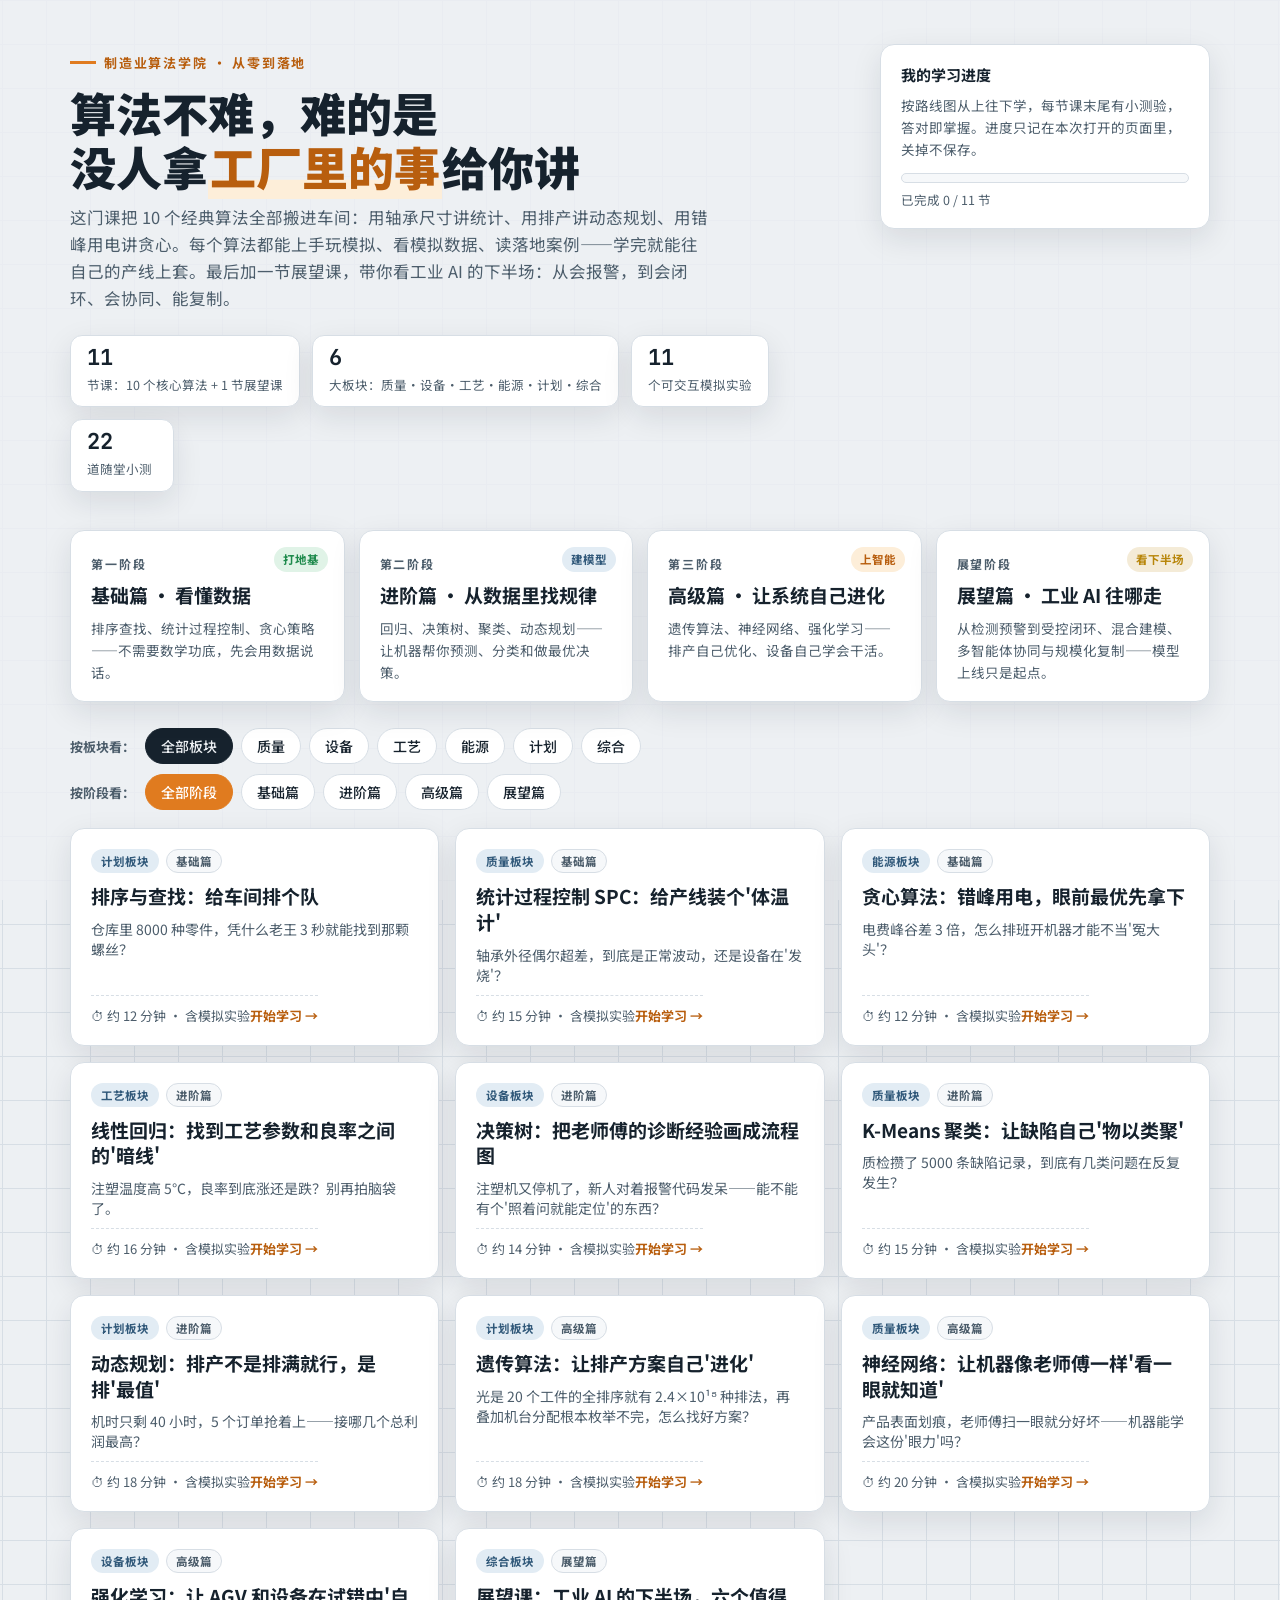
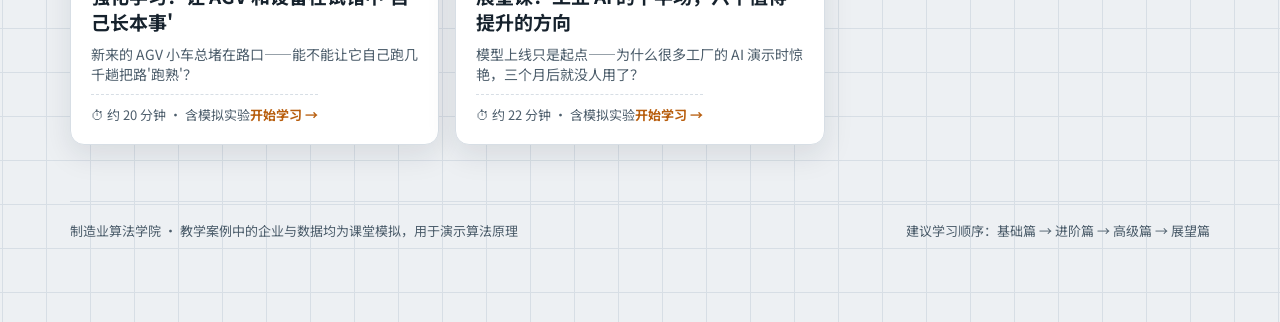
==== index.html @ 88071938 "发布制造业算法学院网站（11 节课互动版）" ====
<!doctype html>
<html lang="zh-CN">
  <head>
    <meta charset="utf-8" />
    <meta name="viewport" content="width=device-width, initial-scale=1, viewport-fit=cover" />
    <meta name="color-scheme" content="light dark" />
    <link rel="icon" href="data:," />
    <title>算法学习网站 · 制造业算法学院</title>
    <link rel="preconnect" href="https://fonts.googleapis.com" />
    <link rel="preconnect" href="https://fonts.gstatic.com" crossorigin />
    <link href="https://fonts.googleapis.com/css2?family=Noto+Sans+SC:wght@400;500;700;900&family=JetBrains+Mono:wght@500;700&display=swap" rel="stylesheet" />
    <style>
      :root{
        --bg:#edf0f3; --panel:#ffffff; --panel2:#f6f8fa; --ink:#16222d; --ink2:#4c5d6b;
        --line:#d7dee5; --accent:#e07b1f; --accent-ink:#b85e0e; --accent-soft:#fdeed9;
        --steel:#31597a; --steel-soft:#e2ecf4; --good:#1e8a4c; --good-soft:#e0f3e7;
        --bad:#c93a2e; --bad-soft:#fbe7e3; --gold:#b8860b;
        --shadow:0 10px 30px rgba(22,34,45,.10);
        --radius:14px;
      }
      @media (prefers-color-scheme: dark){
        :root{
          --bg:#0e141a; --panel:#17222d; --panel2:#1d2a37; --ink:#e8eef3; --ink2:#a7b8c6;
          --line:#2b3b4a; --accent:#f59a3d; --accent-ink:#ffb066; --accent-soft:#3a2a16;
          --steel:#7fb0d8; --steel-soft:#1d3247; --good:#4cc47e; --good-soft:#17382a;
          --bad:#f0766a; --bad-soft:#3d201c; --gold:#e3b64f;
          --shadow:0 10px 30px rgba(0,0,0,.45);
        }
      }
      *{box-sizing:border-box}
      body{
        margin:0; background:var(--bg); color:var(--ink);
        font-family:"Noto Sans SC",system-ui,-apple-system,"PingFang SC","Microsoft YaHei",sans-serif;
        line-height:1.65; -webkit-font-smoothing:antialiased;
        background-image:
          linear-gradient(var(--line) 1px, transparent 1px),
          linear-gradient(90deg, var(--line) 1px, transparent 1px);
        background-size:44px 44px; background-position:center top;
      }
      body::before{content:""; position:fixed; inset:0; background:var(--bg); opacity:.82; z-index:-1}
      .mono{font-family:"JetBrains Mono",ui-monospace,monospace}
      .wrap{max-width:1180px; margin:0 auto; padding:0 20px 80px}

      /* ---------- hero ---------- */
      .hero{padding:44px 0 8px}
      .hero-top{display:flex; gap:28px; align-items:flex-start; flex-wrap:wrap}
      .hero-main{flex:1 1 520px; min-width:280px}
      .crumb{display:inline-flex; align-items:center; gap:8px; font-size:13px; font-weight:700; letter-spacing:.14em; color:var(--accent-ink); text-transform:uppercase}
      .crumb::before{content:""; width:26px; height:3px; background:var(--accent); display:inline-block}
      h1{font-size:clamp(30px,5vw,46px); line-height:1.18; margin:12px 0 10px; font-weight:900}
      h1 .hl{color:var(--accent-ink); box-shadow:inset 0 -0.42em 0 var(--accent-soft); padding:0 2px}
      .hero-sub{font-size:16.5px; color:var(--ink2); max-width:640px; margin:0}
      .hero-stats{display:flex; gap:12px; margin-top:22px; flex-wrap:wrap}
      .stat{background:var(--panel); border:1px solid var(--line); border-radius:12px; padding:10px 16px; min-width:104px; box-shadow:var(--shadow)}
      .stat b{display:block; font-size:22px; line-height:1.1}
      .stat span{font-size:12.5px; color:var(--ink2)}
      .hero-card{flex:0 1 330px; background:var(--panel); border:1px solid var(--line); border-radius:var(--radius); box-shadow:var(--shadow); padding:18px 20px}
      .hero-card h3{margin:0 0 6px; font-size:15px}
      .hero-card p{margin:0 0 12px; font-size:13.5px; color:var(--ink2)}
      .pbar{height:10px; background:var(--panel2); border:1px solid var(--line); border-radius:99px; overflow:hidden}
      .pbar>i{display:block; height:100%; width:0%; background:var(--accent); transition:width .5s ease}
      .pbar-note{font-size:12.5px; color:var(--ink2); margin-top:7px}

      /* ---------- roadmap ---------- */
      .roadmap{display:grid; grid-template-columns:repeat(4,1fr); gap:14px; margin:30px 0 6px}
      @media (max-width:1020px){.roadmap{grid-template-columns:repeat(2,1fr)}}
      .stage{border-radius:var(--radius); padding:18px 20px; border:1px solid var(--line); background:var(--panel); box-shadow:var(--shadow); position:relative}
      .stage .lv{font-size:12px; font-weight:700; letter-spacing:.16em; color:var(--ink2)}
      .stage h3{margin:4px 0 6px; font-size:19px}
      .stage p{margin:0; font-size:13.5px; color:var(--ink2)}
      .stage .tag{position:absolute; top:16px; right:16px; font-size:11.5px; font-weight:700; padding:3px 9px; border-radius:99px}
      .stage.s1 .tag{background:var(--good-soft); color:var(--good)}
      .stage.s2 .tag{background:var(--steel-soft); color:var(--steel)}
      .stage.s3 .tag{background:var(--accent-soft); color:var(--accent-ink)}
      .stage.s4 .tag{background:rgba(184,134,11,.16); color:var(--gold)}

      /* ---------- filters ---------- */
      .filters{display:flex; gap:8px; flex-wrap:wrap; margin:26px 0 18px; align-items:center}
      .filters .flabel{font-size:13px; font-weight:700; color:var(--ink2); margin-right:2px}
      .chip{border:1px solid var(--line); background:var(--panel); color:var(--ink); border-radius:99px; padding:7px 15px; font-size:14px; font-weight:500; cursor:pointer; font-family:inherit; transition:all .15s}
      .chip:hover{border-color:var(--accent)}
      .chip.on{background:var(--ink); color:var(--bg); border-color:var(--ink)}
      .chip.lv.on{background:var(--accent); border-color:var(--accent); color:#fff}

      /* ---------- lesson grid ---------- */
      .grid{display:grid; grid-template-columns:repeat(auto-fill,minmax(330px,1fr)); gap:16px}
      .card{background:var(--panel); border:1px solid var(--line); border-radius:var(--radius); padding:20px; box-shadow:var(--shadow); cursor:pointer; display:flex; flex-direction:column; gap:10px; transition:transform .15s, border-color .15s; text-align:left; font-family:inherit; color:inherit; width:100%}
      .card:hover{transform:translateY(-3px); border-color:var(--accent)}
      .card .meta{display:flex; gap:7px; flex-wrap:wrap; align-items:center}
      .pill{font-size:11.5px; font-weight:700; padding:3px 9px; border-radius:99px; background:var(--panel2); border:1px solid var(--line); color:var(--ink2)}
      .pill.cat{background:var(--steel-soft); color:var(--steel); border-color:transparent}
      .pill.done{background:var(--good-soft); color:var(--good); border-color:transparent}
      .card h3{margin:0; font-size:19px; line-height:1.35}
      .card .hook{margin:0; font-size:14px; color:var(--ink2)}
      .card .foot{margin-top:auto; display:flex; justify-content:space-between; align-items:center; font-size:13px; color:var(--ink2); border-top:1px dashed var(--line); padding-top:10px}
      .card .go{color:var(--accent-ink); font-weight:700}
      .empty{grid-column:1/-1; text-align:center; color:var(--ink2); padding:44px 0; font-size:15px}

      /* ---------- lesson view ---------- */
      #lessonView{display:none}
      .backbtn{border:1px solid var(--line); background:var(--panel); color:var(--ink); border-radius:10px; padding:8px 16px; font-size:14px; font-weight:600; cursor:pointer; font-family:inherit; margin:26px 0 16px}
      .backbtn:hover{border-color:var(--accent)}
      .lhead{background:var(--panel); border:1px solid var(--line); border-radius:var(--radius); box-shadow:var(--shadow); padding:26px 28px}
      .lhead h2{margin:8px 0 6px; font-size:clamp(24px,4vw,34px); line-height:1.25}
      .lhead .analogy{font-size:16px; color:var(--ink2); margin:0}
      .lhead .analogy b{color:var(--accent-ink)}
      .cols{display:grid; grid-template-columns:1fr 1fr; gap:16px; margin-top:16px}
      .box{background:var(--panel); border:1px solid var(--line); border-radius:var(--radius); box-shadow:var(--shadow); padding:22px 24px; margin-top:16px}
      .cols .box{margin-top:0}
      .box h3{margin:0 0 12px; font-size:17px; display:flex; align-items:center; gap:9px}
      .box h3 .n{display:inline-flex; width:26px; height:26px; border-radius:8px; background:var(--accent); color:#fff; font-size:14px; align-items:center; justify-content:center; flex:none}
      .box p{margin:0 0 10px; font-size:14.5px}
      .box p:last-child{margin-bottom:0}
      .box ul{margin:6px 0 0; padding-left:20px; font-size:14.5px}
      .box li{margin-bottom:5px}
      .formula{background:var(--panel2); border:1px solid var(--line); border-radius:10px; padding:12px 16px; font-size:14.5px; margin:10px 0}
      .casebox{border-left:4px solid var(--steel); background:var(--steel-soft); border-radius:0 12px 12px 0; padding:16px 20px; margin-top:12px}
      .casebox h4{margin:0 0 6px; font-size:15px; color:var(--steel)}
      .casebox p{font-size:14.5px; margin:0 0 8px}
      .kpis{display:flex; gap:10px; flex-wrap:wrap; margin-top:10px}
      .kpi{background:var(--panel); border:1px solid var(--line); border-radius:10px; padding:8px 14px; font-size:13px}
      .kpi b{display:block; font-size:18px; color:var(--accent-ink)}

      /* demo */
      .demo-controls{display:flex; gap:8px; flex-wrap:wrap; margin-bottom:14px; align-items:center}
      .btn{border:1px solid var(--line); background:var(--panel2); color:var(--ink); border-radius:10px; padding:8px 15px; font-size:14px; font-weight:600; cursor:pointer; font-family:inherit; transition:all .15s}
      .btn:hover{border-color:var(--accent)}
      .btn.primary{background:var(--accent); border-color:var(--accent); color:#fff}
      .btn.primary:hover{filter:brightness(1.07)}
      .btn.warn{background:var(--bad-soft); border-color:var(--bad); color:var(--bad)}
      .btn:disabled{opacity:.45; cursor:not-allowed}
      .demo-controls label{font-size:13.5px; color:var(--ink2); display:inline-flex; gap:7px; align-items:center}
      .demo-controls input[type=range]{accent-color:var(--accent)}
      .demo-controls select{font-family:inherit; font-size:14px; padding:7px 10px; border-radius:9px; border:1px solid var(--line); background:var(--panel); color:var(--ink)}
      canvas.demo{width:100%; height:auto; display:block; background:var(--panel2); border:1px solid var(--line); border-radius:12px}
      .demo-note{font-size:13.5px; color:var(--ink2); margin-top:10px; min-height:22px}
      .demo-note b{color:var(--ink)}
      .readout{display:flex; gap:10px; flex-wrap:wrap; margin-top:10px}
      .readout .ro{background:var(--panel2); border:1px solid var(--line); border-radius:10px; padding:8px 14px; font-size:13px}
      .readout .ro b{display:block; font-size:17px}

      /* data table */
      .tablewrap{overflow-x:auto}
      table{border-collapse:collapse; width:100%; font-size:13.5px; min-width:520px}
      th,td{border-bottom:1px solid var(--line); padding:8px 10px; text-align:right; white-space:nowrap}
      th{color:var(--ink2); font-weight:700; background:var(--panel2)}
      th:first-child,td:first-child{text-align:left}
      tr.badrow td{color:var(--bad); font-weight:700}
      .dlbtn{margin-top:12px}

      /* quiz */
      .q{margin-bottom:18px}
      .q p{font-weight:700; margin:0 0 9px}
      .opts{display:grid; gap:8px}
      .opt{border:1px solid var(--line); background:var(--panel2); color:var(--ink); border-radius:10px; padding:10px 14px; font-size:14.5px; text-align:left; cursor:pointer; font-family:inherit; transition:all .15s}
      .opt:hover{border-color:var(--accent)}
      .opt.right{border-color:var(--good); background:var(--good-soft)}
      .opt.wrong{border-color:var(--bad); background:var(--bad-soft)}
      .qexp{font-size:13.5px; color:var(--ink2); margin-top:8px; display:none}
      .qexp.show{display:block}
      .finishrow{display:flex; gap:10px; align-items:center; flex-wrap:wrap; margin-top:6px}
      .finishmsg{font-size:14px; color:var(--good); font-weight:700; display:none}
      .finishmsg.show{display:block}

      footer{margin-top:56px; border-top:1px solid var(--line); padding-top:18px; font-size:13px; color:var(--ink2); display:flex; justify-content:space-between; gap:14px; flex-wrap:wrap}

      @media (max-width:820px){
        .roadmap{grid-template-columns:1fr}
        .cols{grid-template-columns:1fr}
        .lhead{padding:20px}
        .box{padding:18px}
      }
    </style>
  </head>
  <body>
    <div class="wrap">
      <!-- ============ HOME ============ -->
      <div id="homeView">
        <header class="hero">
          <div class="hero-top">
            <div class="hero-main">
              <span class="crumb">制造业算法学院 · 从零到落地</span>
              <h1>算法不难，难的是<br />没人拿<span class="hl">工厂里的事</span>给你讲</h1>
              <p class="hero-sub">这门课把 10 个经典算法全部搬进车间：用轴承尺寸讲统计、用排产讲动态规划、用错峰用电讲贪心。每个算法都能上手玩模拟、看模拟数据、读落地案例——学完就能往自己的产线上套。最后加一节展望课，带你看工业 AI 的下半场：从会报警，到会闭环、会协同、能复制。</p>
              <div class="hero-stats">
                <div class="stat"><b class="mono">11</b><span>节课：10 个核心算法 + 1 节展望课</span></div>
                <div class="stat"><b class="mono">6</b><span>大板块：质量·设备·工艺·能源·计划·综合</span></div>
                <div class="stat"><b class="mono">11</b><span>个可交互模拟实验</span></div>
                <div class="stat"><b class="mono">22</b><span>道随堂小测</span></div>
              </div>
            </div>
            <aside class="hero-card">
              <h3>我的学习进度</h3>
              <p>按路线图从上往下学，每节课末尾有小测验，答对即掌握。进度只记在本次打开的页面里，关掉不保存。</p>
              <div class="pbar"><i id="pbarFill"></i></div>
              <div class="pbar-note" id="pbarNote">已完成 0 / 11 节</div>
            </aside>
          </div>
        </header>

        <section class="roadmap" aria-label="学习路线">
          <div class="stage s1"><span class="lv">第一阶段</span><span class="tag">打地基</span><h3>基础篇 · 看懂数据</h3><p>排序查找、统计过程控制、贪心策略——不需要数学功底，先会用数据说话。</p></div>
          <div class="stage s2"><span class="lv">第二阶段</span><span class="tag">建模型</span><h3>进阶篇 · 从数据里找规律</h3><p>回归、决策树、聚类、动态规划——让机器帮你预测、分类和做最优决策。</p></div>
          <div class="stage s3"><span class="lv">第三阶段</span><span class="tag">上智能</span><h3>高级篇 · 让系统自己进化</h3><p>遗传算法、神经网络、强化学习——排产自己优化、设备自己学会干活。</p></div>
          <div class="stage s4"><span class="lv">展望阶段</span><span class="tag">看下半场</span><h3>展望篇 · 工业 AI 往哪走</h3><p>从检测预警到受控闭环、混合建模、多智能体协同与规模化复制——模型上线只是起点。</p></div>
        </section>

        <div class="filters" id="catFilters">
          <span class="flabel">按板块看：</span>
        </div>
        <div class="filters" id="lvFilters" style="margin-top:-8px">
          <span class="flabel">按阶段看：</span>
        </div>

        <main class="grid" id="lessonGrid"></main>
      </div>

      <!-- ============ LESSON ============ -->
      <div id="lessonView">
        <button class="backbtn" id="backBtn">← 返回课程目录</button>
        <div id="lessonBody"></div>
      </div>

      <footer>
        <span>制造业算法学院 · 教学案例中的企业与数据均为课堂模拟，用于演示算法原理</span>
        <span>建议学习顺序：基础篇 → 进阶篇 → 高级篇 → 展望篇</span>
      </footer>
    </div>

    <script>
      "use strict";
      /* ================= helpers ================= */
      const $ = (s, el) => (el || document).querySelector(s);
      const $$ = (s, el) => Array.from((el || document).querySelectorAll(s));
      const rand = (a, b) => a + Math.random() * (b - a);
      const randi = (a, b) => Math.floor(rand(a, b + 1));
      const gauss = () => (Math.random() + Math.random() + Math.random() - 1.5) / 1.5;
      const fmt = (n, d) => Number(n).toFixed(d == null ? 2 : d);
      function setupCanvas(cv, h) {
        const w = cv.clientWidth || 640;
        const dpr = window.devicePixelRatio || 1;
        cv.width = w * dpr; cv.height = h * dpr;
        cv.style.height = h + "px";
        const ctx = cv.getContext("2d");
        ctx.setTransform(dpr, 0, 0, dpr, 0, 0);
        return { ctx, w, h };
      }
      function cssVar(name) { return getComputedStyle(document.documentElement).getPropertyValue(name).trim(); }
      function colors() {
        return {
          ink: cssVar("--ink"), ink2: cssVar("--ink2"), line: cssVar("--line"),
          accent: cssVar("--accent"), steel: cssVar("--steel"), good: cssVar("--good"),
          bad: cssVar("--bad"), panel: cssVar("--panel"), panel2: cssVar("--panel2"), gold: cssVar("--gold")
        };
      }

      /* ================= course data ================= */
      const CATS = ["全部", "质量", "设备", "工艺", "能源", "计划", "综合"];
      const LEVELS = ["全部", "基础篇", "进阶篇", "高级篇", "展望篇"];

      const LESSONS = [
        {
          id: "sort", level: "基础篇", cat: "计划", minutes: 12,
          title: "排序与查找：给车间排个队",
          hook: "仓库里 8000 种零件，凭什么老王 3 秒就能找到那颗螺丝？",
          analogy: "像图书管理员整理书架：书按编号排好（排序），找书时对半翻（查找），比一本本翻快几百倍。",
          explain: [
            "排序就是把一堆乱序的东西按规则排整齐。最笨但最好懂的是<b>冒泡排序</b>：相邻两个比一比，大的往后沉，一轮一轮把最大值'冒'到末尾，像水里的气泡往上浮。数据量一大它就慢，于是有了<b>快速排序</b>：随便挑一个'标杆'，比它小的站左边、大的站右边，再对左右两队递归处理——分而治之，通常快几十倍。",
            "排好序之后，查找就有了神技<b>二分查找</b>：每次翻到中间，看目标在左半还是右半，直接砍掉一半。8000 个零件最多查 13 次（2¹³=8192），而挨个找平均要 4000 次。",
            "在工厂里，排序无处不在：订单按交期排序决定先做谁、库存按周转率排序决定先盘点谁、设备按故障风险排序决定先保养谁。算法的第一课，就是先学会'排队'。"
          ],
          points: ["冒泡排序：相邻比较交换，适合理解原理和小数据", "快速排序：分而治之，是工业界最常用的通用排序", "二分查找：前提是数据已排序，8000 条数据最多 13 步", "时间复杂度：O(n²) 与 O(n log n) 在大数据量下差距是数量级的"],
          demo: "sort",
          table: {
            title: "模拟数据：某仓库 12 种紧固件按库存周转天数排序（节选）",
            head: ["零件编号", "名称", "周转天数(天)", "二分查找步数", "顺序查找步数"],
            rows: [["M6-304-020", "内六角螺栓 M6", "4.2", "≤4", "1~12"], ["W-08-SPR", "弹簧垫圈 8mm", "6.8", "≤4", "1~12"], ["N-M10-ZN", "法兰螺母 M10", "9.5", "≤4", "1~12"], ["B-M12-88", "高强螺栓 M12", "15.1", "≤4", "1~12"], ["P-D5-30", "开口销 5×30", "22.7", "≤4", "1~12"], ["R-AL-12", "铝铆钉 4×12", "31.4", "≤4", "1~12"]],
            note: "全仓 8192 个 SKU 时：二分查找最多 13 步，顺序查找平均 4096 步——差 315 倍。"
          },
          caseStudy: {
            title: "落地案例：汽车零部件厂的立体仓库拣货优化",
            body: "某汽车零部件厂立体仓库有 8000 多个货位，拣货员按订单逐个找料，平均一单要走 6 分钟。改造分两步：先把全部 SKU 按出库频次排序，高频料自动迁移到离出货口最近的'黄金货位'；再给拣货系统加上按货位编号排序的批量拣货路径，同一趟把相邻货位的料一次取完。",
            kpis: [["单均拣货时间", "6.0 分钟 → 2.1 分钟"], ["日出库单量", "+38%"], ["改造投入", "仅软件，无硬件采购"]]
          },
          quiz: [
            { q: "二分查找能用的前提条件是什么？", opts: ["数据量必须超过 1000", "数据必须已经排好序", "数据必须是数字"], a: 1, exp: "二分查找靠'砍掉一半'工作，只有排好序才能判断目标在哪一半。" },
            { q: "8192 条已排序数据，二分查找最多需要多少步？", opts: ["13 步", "128 步", "4096 步"], a: 0, exp: "2¹³ = 8192，每一步砍掉一半，13 步必然找到或确认不存在。" }
          ]
        },
        {
          id: "spc", level: "基础篇", cat: "质量", minutes: 15,
          title: "统计过程控制 SPC：给产线装个'体温计'",
          hook: "轴承外径偶尔超差，到底是正常波动，还是设备在'发烧'？",
          analogy: "像人的体温：36.5℃ 上下浮动 0.3℃ 是正常的，突然冲到 38℃ 就是生病了——SPC 干的就是给产线量体温。",
          explain: [
            "任何工序的输出都有波动，比如轴承外径目标 25.00mm，实际测出来总在 24.98~25.02 之间跳。这种波动分两种：<b>偶然波动</b>（温度、电压的微小变化，人人都有，正常）和<b>异常波动</b>（刀具磨损、夹具松动，必须干预）。SPC 的核心任务就是把这两种波动分开。",
            "方法很简单：持续抽样测量，算出均值 μ 和标准差 σ，画两条<b>控制限</b>：μ±3σ。点落在控制限内、随机分布，就是'体温正常'；点越线、或连续多点朝一个方向跑，就是异常信号——这时别急着调机，先找原因。",
            "注意：控制限来自过程自身的波动，不是客户给的规格限。过程'健康'（受控）但能力不足（Cpk 低）和过程失控是两回事，SPC 先解决前者判断。"
          ],
          points: ["μ±3σ 控制限内约含 99.73% 的正常数据", "判异准则：点越界、连续 7 点同侧、连续 6 点同向趋势", "先判断'受控与否'，再谈'能力够不够'（Cpk）", "SPC 的价值是提前预警，而不是事后挑废品"],
          demo: "spc",
          table: {
            title: "模拟数据：轴承外径抽样测量（目标 25.00mm，每 30 分钟抽 1 件）",
            head: ["样本号", "测量值(mm)", "与均值偏差", "判定"],
            rows: [["1", "25.004", "+0.004", "正常"], ["2", "24.996", "-0.004", "正常"], ["3", "25.008", "+0.008", "正常"], ["4", "25.011", "+0.011", "正常"], ["5", "25.014", "+0.014", "趋势警告"], ["6", "25.019", "+0.019", "越上限·异常"]],
            note: "μ=25.000，σ=0.006，上控制限 = 25.018。第 6 点越限且前面已连续上行——典型的刀具磨损信号。"
          },
          caseStudy: {
            title: "落地案例：精密轴承厂的刀具磨损预警",
            body: "某轴承厂外圆磨削工序长期靠老师傅'听声音'判断换刀，废品率在 1.8% 上下。上了 SPC 后，在磨床出口加了自动测量+控制图：连续 6 点上行趋势一出现就自动提醒点检。三个月后确认主因正是砂轮钝化，换刀节点从'坏了再换'变成'趋势到了就换'。",
            kpis: [["废品率", "1.8% → 0.6%"], ["非计划停机", "-42%"], ["年节约（返工+报废）", "约 210 万元"]]
          },
          quiz: [
            { q: "控制图上的点越过 μ+3σ，最合理的解读是？", opts: ["这件肯定是废品，扔掉即可", "过程可能出现异常原因，应停机排查", "把控制限放宽到 ±4σ"], a: 1, exp: "越界说明波动模式变了，重点不是这一件产品，而是过程出了异常原因。" },
            { q: "连续 7 个点都落在均值同一侧但都没越界，应该？", opts: ["完全正常，不用管", "触发判异准则，过程均值可能已偏移", "立即报废这 7 件"], a: 1, exp: "链长判异：连续 7 点同侧也是异常信号，说明均值可能已经悄悄漂移。" }
          ]
        },
        {
          id: "greedy", level: "基础篇", cat: "能源", minutes: 12,
          title: "贪心算法：错峰用电，眼前最优先拿下",
          hook: "电费峰谷差 3 倍，怎么排班开机器才能不当'冤大头'？",
          analogy: "像自助餐夹菜：每次只夹眼前最划算的那盘。不回头、不瞻前顾后——简单粗暴，但很多时候真管用。",
          explain: [
            "贪心算法的策略是：<b>每一步都做当前看起来最划算的选择</b>，不纠结全局。比如错峰用电：把每台设备的活儿逐个安排到'当前电价最低、且总负荷还没超限'的时段，排满为止。",
            "它的优点是快、好懂、容易落地；缺点是眼光短浅——眼前的最优拼起来不一定是全局最优（比如为了省电把关键订单拖到最后，反而误了交期）。所以贪心通常用来快速生成一个'不错'的方案，再用更高级的算法（后面的动态规划、遗传算法）去精修。",
            "判断一个问题能不能用贪心，关键看它有没有'贪心选择性质'：局部最优能拼出全局最优。找零钱（用最大面额先凑）、活动排期、错峰用电都是经典适用场景。"
          ],
          points: ["核心：每一步选当前最优，不回溯", "优点：速度快、实现简单、结果通常'够好'", "缺点：可能错过全局最优，需要业务规则兜底", "常见搭档：先贪心出初版方案，再用优化算法精修"],
          demo: "greedy",
          table: {
            title: "模拟数据：某厂分时电价（元/kWh）",
            head: ["时段", "电价", "电网负荷水平", "建议"],
            rows: [["00:00–06:00 谷段", "0.32", "低", "安排可延后工序"], ["06:00–08:00 平段", "0.68", "中", "正常生产"], ["08:00–11:00 峰段", "1.15", "高", "只保留瓶颈设备"], ["11:00–13:00 平段", "0.68", "中", "午间补产"], ["18:00–21:00 尖峰", "1.42", "最高", "大功率设备避让"]],
            note: "同一度电，尖峰价是谷段的 4.4 倍。注塑机、空压机、热处理炉是'移峰填谷'的主力。"
          },
          caseStudy: {
            title: "落地案例：注塑车间的'夜班电老虎'改造",
            body: "某家电注塑车间 26 台注塑机全天候开着，白天尖峰时段电费占比惊人。能源团队用贪心策略重排生产：把非紧急订单的成型工序优先塞进 22:00–06:00 谷段，尖峰段只留瓶颈机台和赶交期订单，并给每台机器设了时段功率上限。规则简单到班组长手算都能执行。",
            kpis: [["月电费", "-18.6%"], ["尖峰负荷", "4200kW → 2900kW"], ["订单准时率", "保持 98% 以上"]]
          },
          quiz: [
            { q: "贪心算法最大的风险是什么？", opts: ["运行速度太慢", "局部最优拼起来可能不是全局最优", "需要大量训练数据"], a: 1, exp: "贪心只看眼前，可能为小利丢大局，所以重要场景常与全局优化算法搭配。" },
            { q: "下列哪个场景最适合贪心？", opts: ["需要绝对最优的航天轨道计算", "按电价从低到高依次安排可延后工序", "预测下季度销量"], a: 1, exp: "错峰排产每一步选最便宜时段，符合贪心选择性质，且业务上允许近似最优。" }
          ]
        },
        {
          id: "regression", level: "进阶篇", cat: "工艺", minutes: 16,
          title: "线性回归：找到工艺参数和良率之间的'暗线'",
          hook: "注塑温度高 5℃，良率到底涨还是跌？别再拍脑袋了。",
          analogy: "像老中医号脉积累经验：看得多了，就知道'温度每升 1℃，良率大约动几个点'——回归就是把老师傅的经验变成一条公式。",
          explain: [
            "回归分析要回答的是：<b>一个变量变了，另一个变量平均跟着变多少</b>。把历史数据画成散点（横轴注塑温度、纵轴良率），再找一条穿过点云中央的直线，让所有点到直线的总误差最小——这就是最小二乘法。",
            "直线的斜率就是工艺人员最想要的答案：温度每升高 1℃，良率平均变化几个百分点。有了公式，就能预测没试过的参数组合、反推参数窗口，还能算出 R² 判断这条'暗线'靠不靠谱（越接近 1 越可信）。",
            "要注意：相关不等于因果。温度与良率相关，可能背后是模具预热状态在同时影响两者。回归给的是强有力的线索，最终结论仍要靠 DOE 试验验证——这正是工艺工程师的价值所在。"
          ],
          points: ["斜率 = 自变量每变 1 单位，因变量的平均变化量", "R² 衡量模型解释力，低于 0.5 的结论要谨慎", "残差图能暴露'直线拟合错了'的非线性关系", "多变量回归可同时评估温度、压力、速度的贡献"],
          demo: "regression",
          table: {
            title: "模拟数据：注塑温度与外观良率（30 批次抽样）",
            head: ["批次", "料筒温度(℃)", "保压(MPa)", "良率(%)"],
            rows: [["B01", "228", "55", "91.2"], ["B02", "232", "56", "92.8"], ["B03", "238", "58", "94.1"], ["B04", "244", "60", "95.6"], ["B05", "250", "61", "96.3"], ["B06", "258", "63", "95.1（过冲回落）"]],
            note: "良率随温度先升后降——真实工艺常有最佳窗口，线性回归先帮你找到'上升段'的规律，再定位峰值区。"
          },
          caseStudy: {
            title: "落地案例：家电外壳注塑的良率爬坡",
            body: "某家电厂注塑外壳缩水缺陷居高不下，工艺组凭经验反复调参两个月无果。数据团队拉出 3 个月 900 多批次记录做多元回归，发现良率对料筒温度的敏感度是保压的 3 倍，且存在交互效应。按模型建议把温度窗口收紧到 242–248℃ 并微调保压，缩水缺陷率一周内从 4.7% 降到 1.1%。",
            kpis: [["缩水缺陷率", "4.7% → 1.1%"], ["调参试错批次", "-70%"], ["年节约物料", "约 160 万元"]]
          },
          quiz: [
            { q: "回归方程斜率为 0.42（温度→良率），含义是？", opts: ["温度升高 1℃，良率平均提高约 0.42 个百分点", "良率有 42% 由温度决定", "温度和良率无关"], a: 0, exp: "斜率的单位就是'因变量/自变量'，表示平均边际变化量。" },
            { q: "R² = 0.31 的模型，最稳妥的做法是？", opts: ["直接按它调工艺参数上线", "谨慎使用，继续找遗漏变量或做 DOE 验证", "把数据删一半重算"], a: 1, exp: "R² 低说明大部分波动没被解释，直接上线调参风险大。" }
          ]
        },
        {
          id: "tree", level: "进阶篇", cat: "设备", minutes: 14,
          title: "决策树：把老师傅的诊断经验画成流程图",
          hook: "注塑机又停机了，新人对着报警代码发呆——能不能有个'照着问就能定位'的东西？",
          analogy: "像玩'二十个问题'猜物游戏：每个问题把可能性砍掉一半，问到最后答案自己浮出来。",
          explain: [
            "决策树就是把判断过程组织成一棵树：每个节点问一个问题（温度正常吗？压力有没有？），按答案走分支，最后叶子给出结论（液压泵故障，建议更换）。它最大的好处是<b>完全透明</b>——每一步判断都看得见，老师傅能审核，新人能照着走。",
            "机器怎么自己'长'出这棵树？原则是每次挑那个<b>最能把故障和正常分开的问题</b>先问（信息增益最大的特征）。比如 200 条维修记录里，先问'电流是否异常'能一下分开 80% 的情况，那就把它放根节点。",
            "决策树是很多高级模型的地基：随机森林就是'种一片树投票'，后面学的梯度提升也是树的组合。先把一棵树吃透，后面的都不难。"
          ],
          points: ["每个节点 = 一个判断问题，叶子 = 一个结论", "选问题原则：优先选区分能力最强（信息增益最大）的特征", "优点：透明、可解释、不需要数据标准化", "缺点：树太深会'死记硬背'（过拟合），需要剪枝限深"],
          demo: "tree",
          table: {
            title: "模拟数据：注塑机停机维修记录（200 条）中的特征区分力",
            head: ["候选问题", "异常时占比", "信息增益", "在树中的位置"],
            rows: [["液压油温 > 75℃？", "38%", "0.41", "根节点"], ["系统压力 < 12MPa？", "31%", "0.33", "第二层"], ["伺服电流波动 > 15%？", "27%", "0.28", "第二层"], ["冷却水流量正常？", "12%", "0.12", "第三层"], ["滤芯使用 > 90 天？", "9%", "0.08", "第三层"]],
            note: "信息增益越高的问题越先问——先问最能缩小范围的问题，是决策树的灵魂。"
          },
          caseStudy: {
            title: "落地案例：设备部的'新员工诊断手册'数字化",
            body: "某塑胶厂设备部把近三年 1200 条维修工单喂给决策树模型，自动提炼出注塑机、空压机两类设备的诊断树，再由老师傅逐条审核修正，做成平板上的交互式诊断助手。新员工照着树一步步排查，平均故障定位时间从 47 分钟降到 15 分钟，且误换备件的情况大幅减少。",
            kpis: [["平均故障定位", "47 分钟 → 15 分钟"], ["误换备件率", "-56%"], ["新人独立上岗周期", "3 个月 → 6 周"]]
          },
          quiz: [
            { q: "决策树优先把哪个问题放在根节点？", opts: ["老师傅最常问的", "信息增益最大、最能区分故障与正常的", "最容易检测的"], a: 1, exp: "按区分能力排序提问，才能用最少的步骤定位问题。" },
            { q: "决策树太深导致过拟合，直观表现是？", opts: ["在历史工单上全对，遇到新故障就抓瞎", "树变透明了", "训练速度变快"], a: 0, exp: "过拟合 = 把历史噪声也背了下来，泛化能力差，需要剪枝或限定深度。" }
          ]
        },
        {
          id: "kmeans", level: "进阶篇", cat: "质量", minutes: 15,
          title: "K-Means 聚类：让缺陷自己'物以类聚'",
          hook: "质检攒了 5000 条缺陷记录，到底有几类问题在反复发生？",
          analogy: "像开学分宿舍：先随便指几个宿舍长，大家往最近的宿舍长那儿站，再重新选宿舍中心，反复几次，宿舍就分好了。",
          explain: [
            "聚类是<b>没有标准答案的分类</b>：没人告诉你数据该分几类，让算法按'距离近 = 相似'自己抱团。K-Means 的流程四步：① 随机选 K 个中心点；② 每个数据点投靠最近的中心；③ 每个团重新计算中心（取平均）；④ 重复②③直到中心不再挪动。",
            "放到质量管理里：把每条缺陷记录变成一组特征（发生时段、设备温度、产品型号、缺陷尺寸……），聚类后常常会发现惊人的结构——比如缺陷自动聚成'夜班+低温'一团、'某模具'一团，根因分析的方向一下就清楚了。",
            "用之前有两个坑要知道：一是特征量纲要先标准化（温度几十、尺寸零点几，不处理距离会被温度主导）；二是 K 要自己定，常用'肘部法则'看拐点。"
          ],
          points: ["核心循环：投靠最近中心 → 重算中心，直到稳定", "K 是人为指定的簇数，可用肘部法则辅助", "特征必须先标准化，否则大量纲特征会主导距离", "聚类结果需要业务解读：簇是数学结构，根因要人确认"],
          demo: "kmeans",
          table: {
            title: "模拟数据：缺陷记录聚类结果（5000 条 → 4 个簇）",
            head: ["簇", "记录数", "典型特征", "初步根因指向"],
            rows: [["簇 1", "1860", "夜班、模温偏低、缩水类", "夜班模具预热不足"], ["簇 2", "1420", "3 号模具、飞边类", "3 号模具配合间隙变大"], ["簇 3", "980", "高温时段、气泡类", "原料含水率超标"], ["簇 4", "740", "分散、无明显共性", "偶发因素，持续观察"]],
            note: "聚类不直接给根因，但把 5000 条记录变成 4 个可调查的方向——这就是它的价值。"
          },
          caseStudy: {
            title: "落地案例：压铸厂的缺陷'破案'提速",
            body: "某铝压铸厂月均缺陷记录 4000 余条，质量例会只能挑数量最多的缺陷类型讨论。引入聚类后，把缺陷按设备、班次、温度、压力、合金批次多维聚类，发现占总量 34% 的气孔缺陷高度集中在'雨季 + 某供应商原料'的组合上。更换原料干燥工艺后，该簇缺陷下降 62%。",
            kpis: [["气孔缺陷", "-62%"], ["根因定位周期", "2 周 → 2 天"], ["质量例会效率", "从报数改为定点攻关"]]
          },
          quiz: [
            { q: "K-Means 中 K 的含义是？", opts: ["迭代次数上限", "预先指定的簇（类别）数量", "数据点总数"], a: 1, exp: "K 是你要分成的团数，需要结合业务和肘部法则确定。" },
            { q: "聚类前为什么要做特征标准化？", opts: ["让图表更好看", "防止量纲大的特征（如温度）在距离计算中一家独大", "减少数据量"], a: 1, exp: "距离对量纲敏感，不标准化时几十量级的温度会淹没零点几量级的尺寸特征。" }
          ]
        },
        {
          id: "dp", level: "进阶篇", cat: "计划", minutes: 18,
          title: "动态规划：排产不是排满就行，是排'最值'",
          hook: "机时只剩 40 小时，5 个订单抢着上——接哪几个总利润最高？",
          analogy: "像拼乐高：一座大城堡（大问题）拆成一面面墙（小问题），每面墙的拼法算一次存好，最后组装时不用重拼。",
          explain: [
            "动态规划（DP）解决的是<b>'资源有限、选择很多、要全局最划算'的问题</b>。它的做法是：把大问题拆成层层递进的小问题，先解最小的，把答案记在表格里；再借这些答案拼出大一号的问题——每个小问题只算一次，绝不重复劳动。",
            "经典场景就是背包问题：产能（背包容量）有限，每个订单占工时、带利润，选哪些装进去总利润最大？DP 会逐行填表：'考虑到第 i 个订单、剩余 j 小时'的最优解。表格填满，右下角就是全局最优——这是贪心给不了的保证。",
            "排产、备件库存、换模顺序、切割下料都藏着 DP 的影子。它的代价是问题规模不能太大（状态爆炸），所以工业现场常把它用在单机台、单班次这种粒度上滚动求解。"
          ],
          points: ["核心思想：拆小问题 + 记答案（备忘录）+ 逐层拼大", "状态定义是关键：'处理到哪一步 + 还剩多少资源'", "能保证全局最优，这是与贪心的根本区别", "规模过大时状态爆炸，需配合滚动窗口或近似算法"],
          demo: "dp",
          table: {
            title: "模拟数据：5 个候选订单（本周瓶颈机台剩余 40 小时）",
            head: ["订单", "占用工时(h)", "利润(万元)", "交期紧迫度", "DP 结论"],
            rows: [["O1 汽车支架", "12", "9.6", "高", "✅ 接"], ["O2 泵体壳体", "18", "12.4", "中", "✅ 接"], ["O3 法兰盘", "8", "5.1", "低", "❌ 让位"], ["O4 阀体", "10", "8.3", "高", "✅ 接"], ["O5 齿轮箱盖", "15", "10.2", "中", "❌ 超时"]],
            note: "DP 最优组合 O1+O2+O4 = 40 小时、利润 30.3 万；若按'先来先得'接 O1+O2+O3 只有 27.1 万且 O4 高紧迫订单被误期。"
          },
          caseStudy: {
            title: "落地案例：机加工车间的周排产从'拍脑袋'到'算得出最优'",
            body: "某机加工车间每周一排产会要开 3 小时，计划员凭经验拼单，仍常出现瓶颈机台超负荷、急单插不进。改用 DP 做单瓶颈滚动排产后：以 4 小时为粒度滚动求解本周订单组合，计划员只需审核例外。排产会缩到 40 分钟，瓶颈机台利用率和急单交付率同时上升。",
            kpis: [["瓶颈机台利用率", "78% → 91%"], ["急单准时交付率", "82% → 96%"], ["排产会议时长", "3 小时 → 40 分钟"]]
          },
          quiz: [
            { q: "动态规划与贪心最根本的区别是？", opts: ["DP 速度更快", "DP 通过保存子问题答案保证全局最优", "DP 不需要数据"], a: 1, exp: "贪心只顾眼前，DP 系统地比较所有组合（借助子问题答案），能给出可证明的最优解。" },
            { q: "DP 里'状态'通常怎么定义？", opts: ["随便记个数就行", "'处理进度 + 剩余资源'这类能概括局面的量", "就是最终答案"], a: 1, exp: "状态定义得好，转移方程才写得出——这是 DP 设计的核心功夫。" }
          ]
        },
        {
          id: "ga", level: "高级篇", cat: "计划", minutes: 18,
          title: "遗传算法：让排产方案自己'进化'",
          hook: "光是 20 个工件的全排序就有 2.4×10¹⁸ 种排法，再叠加机台分配根本枚举不完，怎么找好方案？",
          analogy: "像育种：养一群方案，好的留下配对繁殖，差的淘汰——一代代下来，后代越来越能干。",
          explain: [
            "有些优化问题组合爆炸到无法枚举（车间调度就是典型），精确算法算到天荒地老。这时请出进化思路：<b>遗传算法</b>。把每个排产方案编码成一条'染色体'（工件顺序），随机生成一代种群，算每个方案的适应度（比如完工时间越短越好），让优秀方案'交叉配对+少量变异'产生下一代。",
            "几十代之后，种群整体水平大幅提升，通常能得到非常接近最优的方案。它不保证绝对最优，但能在几分钟内给出人算不出来的好排产——对每天都在变的车间，这就够了。",
            "关键参数就三个：种群规模（多样性）、变异率（探索新可能）、代数（计算预算）。和后面的强化学习一样，遗传算法属于'不给公式、靠试错进化'的智能优化家族。"
          ],
          points: ["编码：把方案变成可交叉、变异的'染色体'", "适应度函数决定进化方向，必须对准业务目标", "交叉保留优良片段，变异防止过早收敛到次优", "适合组合爆炸问题：排产、路径、布局、参数寻优"],
          demo: "ga",
          table: {
            title: "模拟数据：8 工件 × 3 机台排产，遗传算法进化过程",
            head: ["代数", "最优完工时间(h)", "种群平均(h)", "说明"],
            rows: [["第 1 代", "46.5", "58.2", "随机方案，惨不忍睹"], ["第 10 代", "38.9", "44.6", "优良顺序片段开始传播"], ["第 25 代", "34.2", "37.8", "整体水平明显抬升"], ["第 50 代", "32.6", "34.1", "接近收敛"], ["人工排产", "41.0", "—", "老师傅经验方案作对照"]],
            note: "50 代进化把完工时间从随机的 46.5 小时压到 32.6 小时，比人工排产还短 20%。"
          },
          caseStudy: {
            title: "落地案例：多品种小批量工厂的 APS 排产",
            body: "某精密零件厂产品 300 多种、月订单 2000+，人工排产只能顾大放小，设备闲忙不均。APS 系统以遗传算法为核心：每晚把次日订单、设备状态、换模时间喂进去，20 分钟生成全厂排产甘特图；急单插入时增量重排。运行半年，平均订单周期缩短 19%，计划员从'排产员'转型为'异常处理员'。",
            kpis: [["平均订单周期", "-19%"], ["设备负荷均衡度", "+27%"], ["排产人力", "3 人 → 1 人审核"]]
          },
          quiz: [
            { q: "遗传算法中'变异'的作用是？", opts: ["让方案随机出错，应避免", "引入新基因，防止种群过早收敛到次优解", "加快计算速度"], a: 1, exp: "没有变异，种群很快会变得千篇一律；适度变异保持探索能力。" },
            { q: "遗传算法适合哪类问题？", opts: ["答案唯一且能直接算出的公式题", "组合爆炸、无法枚举、需要好方案而非证明最优的问题", "数据清洗"], a: 1, exp: "排产、路径规划等组合优化正是遗传算法的主场。" }
          ]
        },
        {
          id: "nn", level: "高级篇", cat: "质量", minutes: 20,
          title: "神经网络：让机器像老师傅一样'看一眼就知道'",
          hook: "产品表面划痕，老师傅扫一眼就分好坏——机器能学会这份'眼力'吗？",
          analogy: "像带徒弟：拿一万张'好件/坏件'照片反复给他看、纠错，看多了他自己就摸到了门道——虽然说不清具体规则。",
          explain: [
            "神经网络由一层层'神经元'组成：输入层接收数据（像素、传感器读数），隐藏层逐层提取特征（先认边缘、再认形状、最后认缺陷模式），输出层给出判断（合格概率 97%）。每个连接都有一个权重，训练就是用大量标注样本反复微调这些权重，让判断越来越准——这个过程叫反向传播。",
            "在工厂里它最出圈的应用是<b>机器视觉质检</b>：摄像头拍下产品，网络在几十毫秒内判出划痕、凹坑、污渍。传统算法要工程师手写规则，新缺陷一出就抓瞎；神经网络只要补样本重训就能跟上。",
            "它的短板也要心里有数：是个'黑盒'，说不清为什么判坏；吃数据，小样本场景反而是决策树这类模型更稳。所以现场常是组合拳：神经网络负责看，SPC 负责监控它的稳定性。"
          ],
          points: ["结构：输入层 → 隐藏层（提特征）→ 输出层（给判断）", "训练 = 用标注样本反复调权重（反向传播）", "强项：图像、声音、振动等'说不清规则'的感知任务", "短板：黑盒、吃数据，上线后要用 SPC 思维监控漂移"],
          demo: "nn",
          table: {
            title: "模拟数据：视觉质检模型在验证集上的表现（2000 张）",
            head: ["缺陷类型", "样本数", "检出率", "误报率"],
            rows: [["划痕", "420", "98.6%", "1.2%"], ["凹坑", "310", "97.4%", "1.8%"], ["污渍", "380", "96.8%", "2.4%"], ["裂纹", "150", "99.3%", "0.7%"], ["合格品", "740", "—", "总误报 1.6%"]],
            note: "裂纹漏检代价最高，所以单独看它的检出率；误报率决定人工复检工作量，要一起权衡。"
          },
          caseStudy: {
            title: "落地案例：手机盖板玻璃的 AI 视觉质检",
            body: "某消费电子代工厂盖板玻璃质检岗有 46 名检验员，三班倒仍漏检不断，不同检验员标准还不一致。部署视觉检测系统后：高速相机+深度学习模型在线全检，存疑件自动分流人工复检。上线 3 个月，漏检率从 2.3% 降到 0.2% 以下，检验员转岗到复检与设备维护岗，标准一致性问题彻底消失。",
            kpis: [["漏检率", "2.3% → 0.2%"], ["单件检测耗时", "3.2 秒 → 0.4 秒"], ["检验人力", "46 人 → 9 人（复检+维护）"]]
          },
          quiz: [
            { q: "神经网络训练时调整的是什么？", opts: ["摄像头的角度", "神经元之间连接的权重", "产品的规格限"], a: 1, exp: "反向传播根据预测误差逐层调整权重，让网络的判断逐步贴近标注答案。" },
            { q: "下列哪个任务最适合神经网络？", opts: ["按固定公式算工资", "从照片中识别表面缺陷", "按交期给订单排序"], a: 1, exp: "图像识别这类'有规律但写不出规则'的感知任务，正是神经网络的强项。" }
          ]
        },
        {
          id: "rl", level: "高级篇", cat: "设备", minutes: 20,
          title: "强化学习：让 AGV 和设备在试错中'自己长本事'",
          hook: "新来的 AGV 小车总堵在路口——能不能让它自己跑几千趟把路'跑熟'？",
          analogy: "像学骑自行车：没人给你公式，摔一次（负反馈）就少犯一次，骑顺了（正反馈）就强化——练得多了自然成老手。",
          explain: [
            "强化学习只有四个要素：<b>智能体</b>（AGV）、<b>环境</b>（车间通道）、<b>动作</b>（走哪条路）、<b>奖励</b>（按时送达 +10，堵车 -5，绕远 -1）。智能体在环境中反复试错，把'在什么状态下做什么动作好'记成一张经验表（或一个神经网络），目标是让长期总奖励最大。",
            "它和前面算法最大的不同：<b>没有标准答案给它抄</b>，全靠奖励信号自己摸索。所以它特别适合规则复杂、环境多变、又难以建模的场景：AGV 路径、多机协同、空压站群控、工艺参数自寻优。",
            "落地时有个关键技巧：先在仿真环境里让它'跑几万趟'练好，再迁移到真实设备小步验证——没人敢让一台没练过的 AGV 直接在车间里横冲直撞找经验。"
          ],
          points: ["四要素：智能体、环境、动作、奖励", "学的是'状态→动作'的策略，目标是长期总奖励", "探索 vs 利用：偶尔试新路，才不会错过更优解", "工业落地标配：仿真预训练 + 真实环境小步验证"],
          demo: "rl",
          table: {
            title: "模拟数据：AGV 在仿真车间中的训练进程（单趟任务）",
            head: ["训练轮次", "平均送达时间", "堵车次数/百趟", "平均绕行距离"],
            rows: [["第 100 趟", "312 秒", "41", "+38%"], ["第 1000 趟", "228 秒", "17", "+19%"], ["第 5000 趟", "186 秒", "6", "+7%"], ["第 20000 趟", "174 秒", "3", "+3%"], ["固定路线方案", "205 秒", "11", "+12%"]],
            note: "练到 2 万趟后，AGV 学会提前避开高峰通道，全面超过工程师设定的固定路线。"
          },
          caseStudy: {
            title: "落地案例：空压站群控的'自学'节能",
            body: "某轮胎厂空压站 7 台空压机靠 PLC 按压力阈值启停，加载率长期只有 55%，电费居高不下。改造时先用历史数据搭了仿真环境，让强化学习智能体在里面练了相当于 3 年的启停调度，再上线接管建议模式、一个月后转自动。策略学会了'预判班次用气高峰提前蓄压、低谷让高效机多干活'。",
            kpis: [["空压站电耗", "-13.8%"], ["平均加载率", "55% → 74%"], ["年节约电费", "约 340 万元"]]
          },
          quiz: [
            { q: "强化学习靠什么信号学习？", opts: ["人工标注的正确答案", "动作带来的奖励与惩罚（长期累计）", "老师傅的口头指导"], a: 1, exp: "RL 没有标准答案，靠奖励信号在试错中摸索长期最优策略。" },
            { q: "工业现场部署强化学习前通常先做什么？", opts: ["直接全量上线边跑边学", "在仿真环境预训练，再小步迁移到真机验证", "先写一份详细规则手册"], a: 1, exp: "仿真里试错零成本、零风险，是 RL 工业落地的标准路径。" }
          ]
        },
        {
          id: "outlook", level: "展望篇", cat: "综合", minutes: 22,
          title: "展望课：工业 AI 的下半场，六个值得提升的方向",
          hook: "模型上线只是起点——为什么很多工厂的 AI 演示时惊艳，三个月后就没人用了？",
          analogy: "像一家餐厅从'能炒出一盘好菜'到'能稳定开连锁'：前者靠一位大厨，后者靠标准、品控、供应链和复制能力。工业 AI 也一样，拼的不是单个模型多聪明，而是整套系统能不能持续、协同、可复制地赚钱。",
          explain: [
            "前面十节课，我们把单个算法一个个练成了'单项技能'：会检测、会预测、会排产。但走进真实工厂你会发现，天花板不在算法本身，而在六个系统问题上。这一课不讲新公式，讲路线图——<b>先看清自己卡在哪一层，再决定下一笔钱投哪儿</b>，别一上来就追最热的模型。",
            "<b>方向一 · 从检测预警到受控闭环控制。</b>现在多数 AI 只做到'看见和报警'：发现缺陷、发出预警，调不调、调多少全靠人。下一步是让 AI 在安全护栏内直接调参——但必须分级：低风险参数自动调（受控自动）、中风险先弹确认（人工确认）、高风险只给建议（关闭自动）。就像把新手司机升级成老司机，不是一下子放手，而是先在空旷路段让他练，护栏、限速、随时接管一样不能少。闭环的价值不在'全自动'三个字，而在响应从'小时级'压到'分钟级'。",
            "<b>方向二 · 机理模型与数据模型混合建模。</b>纯数据模型有个硬伤：它只见过历史工况，新配方、新原料一来就抓瞎，还容易学出'违背物理常识'的结论。机理模型正好相反：懂传热、懂流体、懂反应动力学，算得慢但不会胡说。把两者拼起来——<b>机理给边界和骨架，数据补经验和细节</b>——就像老师傅带徒弟：老师傅讲清原理和禁区，徒弟负责在禁区内快速试错。发泡、注塑、热处理这类强物理过程，尤其适合这条路，物理信息神经网络（PINN）就是把方程直接写进训练目标的新玩法。",
            "<b>方向三 · 小样本与数据治理。</b>工厂最缺的从来不是算法，是干净、带标签的数据：缺陷样本一个月才攒几十个，标注还全靠老师傅肉眼，MES、PLC、质检系统各说各话、时间戳都对不齐。提升办法分两手：一手治数据——统一编码、自动打标、把老师傅的判断沉淀成案例库（还记得决策树那节的诊断手册吗？）；一手练'少吃多餐'的本事——迁移学习借别家产线的经验、合成数据补稀有缺陷、主动学习专挑最值得标注的样本让老师傅看。<b>数据治理听着不性感，却是决定上限的地基。</b>",
            "<b>方向四 · 从单工序到全价值链多智能体协同。</b>单条线优化到头，只是局部最优：发泡调得再好，前道注塑来料波动、后道总装节拍跟不上，整体收益还是被卡住。下一步是让质检、排产、设备维护、能耗几个智能体（Agent）坐到一张桌子上算总账——排产 Agent 想赶交期，维护 Agent 说设备该保养了，能耗 Agent 提醒现在是尖峰电价，它们协商出一个全局方案，而不是各管一段、互相打架。这是从'一个聪明工具'到'一个会配合的班组'的跃迁。",
            "<b>方向五 · 可靠性、可解释与模型持续运维（MLOps）。</b>模型上线那天不是终点，是衰老的开始：原料批次变了、设备大修了、季节换了，数据分布悄悄漂移，准确率三个月掉一截还没人发现。靠谱的做法是给模型也装上 SPC 控制图（对，就是基础篇那节）——监控它的输入分布、置信度和误报漏报率，漂移越线就报警、触发再训练；同时让它能'说人话'：为什么判这件是缺陷、依据是哪几个特征，老师傅信得过，才会真的用。<b>没有运维的 AI 项目，本质上是一次性演示。</b>",
            "<b>方向六 · 规模化复制与 ROI。</b>一条灯塔线跑通，只证明了'能做'，没证明'划算'。真正的分水岭是复制：第二条线要改多少参数？换个工厂、换批设备还能不能用？答案藏在标准化里——数据接口标准化、模型做成可配置的'模板'、新线只做小样本校准。算 ROI 时也别只算省了几个人，要算全账：良率提升、停机减少、能耗下降是收益，标注、运维、算力、改造停机是成本，<b>回收期算得过来，项目才活得下去</b>。",
            "六个方向不是要你同时开工。给个实用的优先级口诀：<b>先补地基（方向三、五），再挖深度（方向一、二），最后扩版图（方向四、六）</b>。地基不牢时追闭环和多智能体，就像地基没打就盖三楼——下面的模拟实验里，你可以亲手推演一家工厂三年怎么走这张路线图。"
          ],
          points: ["方向一 闭环控制：分级下发（关闭/人工确认/受控自动）+ 安全护栏 + 可回退", "方向二 混合建模：机理给物理边界，数据补经验细节，强物理过程优先用", "方向三 小样本与数据治理：统一编码、案例库、迁移学习、合成数据、主动学习", "方向四 多智能体协同：质检/排产/维护/能耗共同算总账，跳出单工序局部最优", "方向五 可靠与运维：用 SPC 思维监控模型漂移，可解释赢信任，再训练成常态", "方向六 规模化与 ROI：模板化复制、小样本校准新线，全账算回收期"],
          demo: "outlook",
          table: {
            title: "模拟数据：某中型制造企业工业 AI 成熟度评估（课堂模拟，满分 100）",
            head: ["提升方向", "现状得分", "一年目标", "当前最明显的短板"],
            rows: [["① 受控闭环控制", "35", "60", "只报警不调参，响应靠人工"], ["② 混合建模", "40", "65", "纯数据模型，换配方就漂移"], ["③ 小样本与数据治理", "30", "62", "标签靠人工，系统间编码不一"], ["④ 多智能体协同", "20", "45", "各工序系统互不通气"], ["⑤ 可靠性与持续运维", "28", "60", "无漂移监控，上线后无人管"], ["⑥ 规模化复制与 ROI", "22", "50", "每条线都要从头定制"]],
            note: "六个方向里得分最低的恰恰是最'不性感'的两项：数据治理（30）和持续运维（28）——这也是多数 AI 项目悄悄烂尾的真正起点。先补地基，再谈进阶。"
          },
          caseStudy: {
            title: "落地案例（课堂模拟）：汽车内饰发泡车间的三年升级之路",
            body: "某汽车内饰厂（课堂模拟企业）第一年先补地基：统一三套系统的物料编码，把老师傅的调参经验做成案例库，并给已上线的缺陷检测模型加上漂移监控——先止住'模型越用越不准'的漏。第二年在一条发泡线上试点受控闭环：温度、压力两个低风险参数改为受控自动下发（带上下限护栏和一键回退），其余仍走人工确认；同时上线机理+数据混合模型，换新配方时先用机理模型圈定安全窗口，再让数据模型在窗口内寻优，调试周期明显缩短。第三年把质检、排产、维护、能耗四个智能体联起来算总账，并把整套方案做成模板复制到另外两个工厂，新厂只用两周小样本校准就达到老厂九成水平。",
            kpis: [["综合良率", "91.2% → 96.5%"], ["参数调整响应", "45 分钟 → 8 分钟（受控自动）"], ["新配方调试周期", "12 天 → 4 天"], ["复制到新工厂周期", "约 3 个月 → 3 周 · 回收期约 11 个月"]]
          },
          quiz: [
            { q: "推进受控闭环控制时，最关键的设计是什么？", opts: ["自动调参的比例越高越好，尽快实现全自动", "分级下发 + 安全护栏 + 随时可回退，先低风险参数试点", "先把人工岗位全部撤掉再上线"], a: 1, exp: "闭环拼的不是胆量是分寸：关闭/人工确认/受控自动三级分开，低风险先行、护栏和回退齐全，自动比例才敢慢慢放大。" },
            { q: "模型上线三个月后准确率明显下滑，最优先排查什么？", opts: ["立刻换一个更大的模型", "数据分布是否漂移，并检查再训练与监控机制（MLOps）", "把报警阈值调松一点，眼不见为净"], a: 1, exp: "原料、设备、季节变化都会让数据漂移。没有漂移监控和再训练机制，换再大的模型也会重蹈覆辙——先查漂移，再谈换模型。" }
          ]
        }
      ];

      /* ================= home render ================= */
      let curCat = "全部", curLv = "全部";
      const done = {}; // in-memory only
      const grid = $("#lessonGrid");

      function renderFilters() {
        const cf = $("#catFilters");
        cf.querySelectorAll(".chip").forEach(n => n.remove());
        CATS.forEach(c => {
          const b = document.createElement("button");
          b.className = "chip" + (c === curCat ? " on" : "");
          b.textContent = c === "全部" ? "全部板块" : c;
          b.onclick = () => { curCat = c; renderFilters(); renderGrid(); };
          cf.appendChild(b);
        });
        const lf = $("#lvFilters");
        lf.querySelectorAll(".chip").forEach(n => n.remove());
        LEVELS.forEach(l => {
          const b = document.createElement("button");
          b.className = "chip lv" + (l === curLv ? " on" : "");
          b.textContent = l === "全部" ? "全部阶段" : l;
          b.onclick = () => { curLv = l; renderFilters(); renderGrid(); };
          lf.appendChild(b);
        });
      }

      function renderGrid() {
        grid.innerHTML = "";
        const list = LESSONS.filter(l => (curCat === "全部" || l.cat === curCat) && (curLv === "全部" || l.level === curLv));
        if (!list.length) {
          grid.innerHTML = '<div class="empty">这个组合下暂时没有课程，换个筛选试试。</div>';
          return;
        }
        list.forEach(l => {
          const card = document.createElement("button");
          card.className = "card";
          card.innerHTML =
            '<div class="meta"><span class="pill cat">' + l.cat + '板块</span><span class="pill">' + l.level + '</span>' +
            (done[l.id] ? '<span class="pill done">✓ 已学完</span>' : '') + '</div>' +
            "<h3>" + l.title + "</h3>" +
            '<p class="hook">' + l.hook + "</p>" +
            '<div class="foot"><span>⏱ 约 ' + l.minutes + ' 分钟 · 含模拟实验</span><span class="go">开始学习 →</span></div>';
          card.onclick = () => openLesson(l.id);
          grid.appendChild(card);
        });
      }

      function updateProgress() {
        const n = Object.keys(done).filter(k => done[k]).length;
        $("#pbarFill").style.width = (n / LESSONS.length * 100) + "%";
        $("#pbarNote").textContent = "已完成 " + n + " / " + LESSONS.length + " 节" + (n === LESSONS.length ? " · 全部学完，🎉 你已经打通从基础到高级的完整链路！" : "");
      }

      /* ================= lesson view ================= */
      let animTimers = [];
      function clearAnims() { animTimers.forEach(t => { cancelAnimationFrame(t.raf); clearInterval(t.iv); clearTimeout(t.to); }); animTimers = []; }

      function openLesson(id) {
        const l = LESSONS.find(x => x.id === id);
        if (!l) return;
        clearAnims();
        $("#homeView").style.display = "none";
        $("#lessonView").style.display = "block";
        window.scrollTo({ top: 0 });
        const body = $("#lessonBody");
        body.innerHTML =
          '<div class="lhead"><div class="meta" style="display:flex;gap:7px;flex-wrap:wrap"><span class="pill cat">' + l.cat + '板块</span><span class="pill">' + l.level + '</span><span class="pill">⏱ 约 ' + l.minutes + ' 分钟</span></div>' +
          "<h2>" + l.title + "</h2>" +
          '<p class="analogy">先打个比方：<b>' + l.analogy + "</b></p></div>" +

          '<div class="box"><h3><span class="n">1</span>通俗讲解</h3>' +
          l.explain.map(p => "<p>" + p + "</p>").join("") +
          '<div class="formula"><b>记住这几点：</b><ul>' + l.points.map(p => "<li>" + p + "</li>").join("") + "</ul></div></div>" +

          '<div class="box"><h3><span class="n">2</span>动手模拟实验</h3><div id="demoMount"></div></div>' +

          '<div class="cols"><div class="box"><h3><span class="n">3</span>模拟数据</h3><p style="font-weight:700">' + l.table.title + '</p><div class="tablewrap"><table><thead><tr>' +
          l.table.head.map(h => "<th>" + h + "</th>").join("") + "</tr></thead><tbody>" +
          l.table.rows.map(r => "<tr>" + r.map(c => "<td>" + c + "</td>").join("") + "</tr>").join("") +
          "</tbody></table></div><p style='margin-top:10px;color:var(--ink2);font-size:13.5px'>" + l.table.note + "</p>" +
          '<button class="btn dlbtn" id="dlCsv">⬇ 下载这份模拟数据 (CSV)</button></div>' +

          '<div class="box"><h3><span class="n">4</span>制造业落地案例</h3><div class="casebox"><h4>' + l.caseStudy.title + "</h4><p>" + l.caseStudy.body + '</p><div class="kpis">' +
          l.caseStudy.kpis.map(k => '<div class="kpi">' + k[0] + "<b>" + k[1] + "</b></div>").join("") + "</div></div></div></div>" +

          '<div class="box"><h3><span class="n">5</span>随堂小测</h3><div id="quizMount"></div>' +
          '<div class="finishrow"><button class="btn primary" id="finishBtn">' + (done[l.id] ? "已学完 ✓ 再点一次可取消" : "我学完了，标记完成") + '</button><span class="finishmsg" id="finishMsg">🎉 本节已计入学习进度</span></div></div>';

        // quiz
        const qm = $("#quizMount");
        l.quiz.forEach((q, qi) => {
          const div = document.createElement("div");
          div.className = "q";
          div.innerHTML = "<p>" + (qi + 1) + ". " + q.q + '</p><div class="opts"></div><div class="qexp">' + q.exp + "</div>";
          const optsEl = div.querySelector(".opts");
          q.opts.forEach((o, oi) => {
            const b = document.createElement("button");
            b.className = "opt";
            b.textContent = "ABCD"[oi] + ". " + o;
            b.onclick = () => {
              optsEl.querySelectorAll(".opt").forEach(x => x.classList.remove("right", "wrong"));
              b.classList.add(oi === q.a ? "right" : "wrong");
              optsEl.children[q.a].classList.add("right");
              div.querySelector(".qexp").classList.add("show");
            };
            optsEl.appendChild(b);
          });
          qm.appendChild(div);
        });

        // csv download
        $("#dlCsv").onclick = () => {
          const rows = [l.table.head].concat(l.table.rows).map(r => r.map(c => '"' + String(c).replace(/✅|❌/g, "").replace(/"/g, '""') + '"').join(",")).join("\n");
          const blob = new Blob(["\ufeff" + rows], { type: "text/csv;charset=utf-8" });
          const a = document.createElement("a");
          a.href = URL.createObjectURL(blob);
          a.download = l.id + "-模拟数据.csv";
          a.click();
          setTimeout(() => URL.revokeObjectURL(a.href), 2000);
        };

        // finish
        $("#finishBtn").onclick = () => {
          done[l.id] = !done[l.id];
          $("#finishBtn").textContent = done[l.id] ? "已学完 ✓ 再点一次可取消" : "我学完了，标记完成";
          $("#finishMsg").classList.toggle("show", !!done[l.id]);
          updateProgress();
        };
        if (done[l.id]) $("#finishMsg").classList.add("show");

        // demo
        DEMOS[l.demo]($("#demoMount"));
      }

      $("#backBtn").onclick = () => {
        clearAnims();
        $("#lessonView").style.display = "none";
        $("#homeView").style.display = "block";
        renderGrid();
        window.scrollTo({ top: 0 });
      };

      /* ================= DEMOS ================= */
      const DEMOS = {};

      function mountShell(mount, controlsHTML, noteText) {
        mount.innerHTML =
          '<div class="demo-controls">' + controlsHTML + "</div>" +
          '<canvas class="demo"></canvas>' +
          '<div class="readout"></div>' +
          '<p class="demo-note">' + (noteText || "") + "</p>";
        return { cv: mount.querySelector("canvas"), note: mount.querySelector(".demo-note"), ro: mount.querySelector(".readout") };
      }
      function setRO(roEl, items) {
        roEl.innerHTML = items.map(i => '<div class="ro">' + i[0] + "<b>" + i[1] + "</b></div>").join("");
      }

      /* ---------- 1. sorting ---------- */
      DEMOS.sort = function (mount) {
        const { cv, note, ro } = mountShell(mount,
          '<button class="btn primary" data-a="bubble">▶ 冒泡排序</button>' +
          '<button class="btn primary" data-a="quick">▶ 快速排序</button>' +
          '<button class="btn" data-a="shuffle">打乱数据</button>',
          "柱子是 24 个零件的库存周转天数。点一种排序看它怎么归位——注意两种算法的步数差距。");
        let data = [], steps = [], idx = 0, timer = null, comparisons = 0;
        function shuffle() {
          data = Array.from({ length: 24 }, () => randi(8, 98));
          steps = []; idx = 0; comparisons = 0;
          stop(); draw(null, new Set());
          setRO(ro, [["当前状态", "乱序"], ["已比较次数", "0"]]);
        }
        function stop() { if (timer) { clearInterval(timer); timer = null; } }
        function buildSteps(kind) {
          const a = data.slice(), st = [];
          const sorted = new Set();
          if (kind === "bubble") {
            for (let end = a.length - 1; end > 0; end--) {
              for (let i = 0; i < end; i++) {
                st.push({ a: a.slice(), cmp: [i, i + 1], sorted: new Set(sorted) });
                if (a[i] > a[i + 1]) { const t = a[i]; a[i] = a[i + 1]; a[i + 1] = t; st.push({ a: a.slice(), cmp: [i, i + 1], sorted: new Set(sorted) }); }
              }
              sorted.add(end);
            }
          } else {
            const qs = (lo, hi) => {
              if (lo > hi) { if (lo === hi) sorted.add(lo); return; }
              if (lo === hi) { sorted.add(lo); return; }
              const pivot = a[hi]; let i = lo;
              for (let j = lo; j < hi; j++) {
                st.push({ a: a.slice(), cmp: [j, hi], sorted: new Set(sorted) });
                if (a[j] < pivot) { const t = a[i]; a[i] = a[j]; a[j] = t; st.push({ a: a.slice(), cmp: [i, j], sorted: new Set(sorted) }); i++; }
              }
              const t = a[i]; a[i] = a[hi]; a[hi] = t;
              sorted.add(i);
              st.push({ a: a.slice(), cmp: [i, hi], sorted: new Set(sorted) });
              qs(lo, i - 1); qs(i + 1, hi);
            };
            qs(0, a.length - 1);
            for (let k = 0; k < a.length; k++) sorted.add(k);
          }
          st.push({ a: a.slice(), cmp: [], sorted: new Set(Array.from({ length: a.length }, (_, i) => i)) });
          return st;
        }
        function draw(cmp, sortedSet) {
          const { ctx, w } = setupCanvas(cv, 260); const c = colors();
          const bw = w / data.length;
          data.forEach((v, i) => {
            const h = (v / 100) * 210;
            ctx.fillStyle = sortedSet.has(i) ? c.good : (cmp && cmp.includes(i) ? c.accent : c.steel);
            ctx.fillRect(i * bw + 3, 240 - h, bw - 6, h);
            ctx.fillStyle = c.ink2; ctx.font = "10px sans-serif"; ctx.textAlign = "center";
            ctx.fillText(v, i * bw + bw / 2, 254);
          });
        }
        function play(kind) {
          stop(); steps = buildSteps(kind); idx = 0; comparisons = 0;
          timer = setInterval(() => {
            if (idx >= steps.length) {
              stop(); data = steps.length ? steps[steps.length - 1].a : data; draw([], new Set(data.map((_, i) => i)));
              setRO(ro, [["当前状态", "已排好序 ✓"], ["总比较次数", comparisons]]);
              note.innerHTML = kind === "bubble"
                ? "<b>冒泡排序</b>一步步把大值往后沉，24 条数据比较了 <b>" + comparisons + "</b> 次。数据量涨到 8000 时，这个数字会涨到约 3200 万次。"
                : "<b>快速排序</b>靠分而治之，24 条数据只比较了 <b>" + comparisons + "</b> 次。排好序后，二分查找 8000 条数据最多只要 13 步。";
              return;
            }
            const s = steps[idx++]; data = s.a; comparisons++;
            draw(s.cmp, s.sorted);
            setRO(ro, [["当前状态", "排序中…"], ["已比较次数", comparisons]]);
          }, 30);
          animTimers.push({ iv: timer });
        }
        mount.querySelector('[data-a="bubble"]').onclick = () => play("bubble");
        mount.querySelector('[data-a="quick"]').onclick = () => play("quick");
        mount.querySelector('[data-a="shuffle"]').onclick = shuffle;
        shuffle();
      };

      /* ---------- 2. SPC control chart ---------- */
      DEMOS.spc = function (mount) {
        const { cv, note, ro } = mountShell(mount,
          '<button class="btn primary" data-a="normal">生成：正常过程</button>' +
          '<button class="btn warn" data-a="drift">注入异常：刀具磨损漂移</button>',
          "控制限 = 均值 ± 3σ。正常波动在限内随机跳动；一旦越线或连续上行，就是过程在'喊疼'。");
        const MU = 25.0, SIG = 0.006;
        let pts = [];
        function gen(drift) {
          pts = [];
          for (let i = 0; i < 36; i++) {
            let v = MU + gauss() * SIG * 1.6;
            if (drift && i >= 17) v += (i - 16) * 0.0016;
            pts.push(v);
          }
          draw(drift);
        }
        function draw(drift) {
          const { ctx, w } = setupCanvas(cv, 280); const c = colors();
          const lo = MU - 4.5 * SIG, hi = MU + 4.5 * SIG;
          const Y = v => 250 - (v - lo) / (hi - lo) * 220;
          const X = i => 44 + i * (w - 60) / 35;
          ctx.strokeStyle = c.line; ctx.fillStyle = c.ink2; ctx.font = "11px sans-serif"; ctx.textAlign = "right";
          [MU + 3 * SIG, MU, MU - 3 * SIG].forEach(v => {
            ctx.beginPath(); ctx.moveTo(40, Y(v)); ctx.lineTo(w - 12, Y(v));
            ctx.strokeStyle = v === MU ? c.steel : c.bad; ctx.setLineDash(v === MU ? [] : [6, 4]); ctx.stroke(); ctx.setLineDash([]);
            ctx.fillText(fmt(v, 3), 38, Y(v) + 4);
          });
          ctx.fillStyle = c.bad; ctx.textAlign = "left";
          ctx.fillText("上控制限 UCL", w - 108, Y(MU + 3 * SIG) - 7);
          ctx.fillText("下控制限 LCL", w - 108, Y(MU - 3 * SIG) + 15);
          ctx.fillStyle = c.steel; ctx.fillText("目标均值 25.000", w - 130, Y(MU) - 7);
          ctx.beginPath();
          pts.forEach((v, i) => { i ? ctx.lineTo(X(i), Y(v)) : ctx.moveTo(X(i), Y(v)); });
          ctx.strokeStyle = c.ink2; ctx.lineWidth = 1.4; ctx.stroke(); ctx.lineWidth = 1;
          let ooc = 0, runUp = 1, maxRun = 1;
          pts.forEach((v, i) => {
            if (i && v > pts[i - 1]) { runUp++; maxRun = Math.max(maxRun, runUp); } else runUp = 1;
            const bad = v > MU + 3 * SIG || v < MU - 3 * SIG;
            if (bad) ooc++;
            ctx.beginPath(); ctx.arc(X(i), Y(v), bad ? 5 : 3.4, 0, 7);
            ctx.fillStyle = bad ? c.bad : c.accent; ctx.fill();
          });
          const mean = pts.reduce((s, v) => s + v, 0) / pts.length;
          setRO(ro, [["样本均值", fmt(mean, 3) + " mm"], ["越界点数", ooc + " 个"], ["最长连续上升", maxRun + " 点"]]);
          note.innerHTML = drift
            ? "第 18 件起刀具开始磨损，尺寸一路爬升，<b>" + ooc + " 个点越过上控制限</b>且出现长串上升趋势——SPC 在批量报废之前就报警了。"
            : "点子在控制限内随机分布、无趋势——这就是<b>受控状态</b>：波动只是'体温的正常起伏'，不要乱调机，越调越乱（过度调整是新手最常见的错）。";
        }
        mount.querySelector('[data-a="normal"]').onclick = () => gen(false);
        mount.querySelector('[data-a="drift"]').onclick = () => gen(true);
        gen(false);
      };

      /* ---------- 3. greedy peak shaving ---------- */
      DEMOS.greedy = function (mount) {
        const { cv, note, ro } = mountShell(mount,
          '<button class="btn" data-a="before">方案 A：全部 8 点开工</button>' +
          '<button class="btn primary" data-a="greedy">方案 B：贪心错峰</button>',
          "4 个可延后的活儿：注塑机组 800kW×6h、热处理炉 600kW×4h、空压机增开 450kW×5h、清洗线 300kW×3h。贪心逐个把它们塞进'电价最低且不超负荷上限'的时段。");
        const price = h => h < 6 ? 0.32 : h < 8 ? 0.68 : h < 11 ? 1.15 : h < 13 ? 0.68 : h < 18 ? 0.92 : h < 21 ? 1.42 : 0.32;
        const base = Array.from({ length: 24 }, (_, h) => 900 + 1500 * Math.exp(-Math.pow(h - 10, 2) / 18) + 1300 * Math.exp(-Math.pow(h - 19, 2) / 8) + rand(-60, 60));
        const jobs = [
          { name: "注塑机组", kw: 800, dur: 6 }, { name: "热处理炉", kw: 600, dur: 4 },
          { name: "空压机增开", kw: 450, dur: 5 }, { name: "清洗线", kw: 300, dur: 3 }
        ];
        const CAP = 3300;
        function schedule(greedyMode) {
          const load = base.slice(), place = [];
          jobs.forEach(j => {
            let bestStart = 8, bestCost = Infinity;
            const starts = greedyMode ? Array.from({ length: 24 - j.dur + 1 }, (_, i) => i) : [8];
            starts.forEach(s => {
              let cost = 0, ok = true;
              for (let h = s; h < s + j.dur; h++) { cost += price(h) * j.kw; if (load[h] + j.kw > CAP && greedyMode) { ok = false; break; } }
              if (ok && cost < bestCost) { bestCost = cost; bestStart = s; }
            });
            for (let h = bestStart; h < bestStart + j.dur; h++) load[h] += j.kw;
            place.push({ name: j.name, start: bestStart, dur: j.dur });
          });
          const jobCost = jobs.reduce((s, j, i) => {
            let cst = 0; for (let h = place[i].start; h < place[i].start + j.dur; h++) cst += price(h) * j.kw;
            return s + cst;
          }, 0);
          return { load, place, jobCost };
        }
        function draw(mode) {
          const r = schedule(mode === "greedy");
          const { ctx, w } = setupCanvas(cv, 280); const c = colors();
          const bw = (w - 50) / 24, maxV = 4200;
          for (let h = 0; h < 24; h++) {
            const x = 34 + h * bw;
            const bh = base[h] / maxV * 200, jh = (r.load[h] - base[h]) / maxV * 200;
            ctx.fillStyle = price(h) >= 1.15 ? c.bad : price(h) >= 0.9 ? c.gold : c.steel;
            ctx.globalAlpha = 0.75; ctx.fillRect(x + 1, 236 - bh, bw - 2, bh); ctx.globalAlpha = 1;
            if (jh > 0) { ctx.fillStyle = c.accent; ctx.fillRect(x + 1, 236 - bh - jh, bw - 2, jh); }
            if (h % 3 === 0) { ctx.fillStyle = c.ink2; ctx.font = "10px sans-serif"; ctx.textAlign = "center"; ctx.fillText(h + ":00", x + bw / 2, 252); }
          }
          ctx.strokeStyle = c.bad; ctx.setLineDash([6, 4]);
          ctx.beginPath(); ctx.moveTo(30, 236 - CAP / maxV * 200); ctx.lineTo(w - 8, 236 - CAP / maxV * 200); ctx.stroke(); ctx.setLineDash([]);
          ctx.fillStyle = c.bad; ctx.textAlign = "left"; ctx.font = "11px sans-serif";
          ctx.fillText("负荷上限 " + CAP + " kW", 36, 236 - CAP / maxV * 200 - 6);
          ctx.fillStyle = c.ink2; ctx.fillText("■ 基础负荷（红=尖峰价时段）", 36, 18); ctx.fillStyle = c.accent; ctx.fillText("■ 可延后工序", 260, 18);
          const peak = Math.max.apply(null, r.load);
          setRO(ro, [["全厂峰值负荷", Math.round(peak) + " kW"], ["这批活儿的电费", "¥" + Math.round(r.jobCost)], ["排布", r.place.map(p => p.name + " " + p.start + "点").join(" · ")]]);
          note.innerHTML = mode === "greedy"
            ? "贪心把活儿逐个塞进谷段和午间平段：<b>峰值从超限压回上限以内</b>，同一批活儿电费明显下降——规则简单到班组长手算就能执行。"
            : "全部 8 点开工：基础负荷叠上 4 个活儿，<b>峰值冲破上限</b>，不但要交高额需量电费，还可能被限电。点一下方案 B 看贪心怎么拆。";
        }
        mount.querySelector('[data-a="before"]').onclick = () => draw("before");
        mount.querySelector('[data-a="greedy"]').onclick = () => draw("greedy");
        draw("before");
      };

      /* ---------- 4. regression ---------- */
      DEMOS.regression = function (mount) {
        const { cv, note, ro } = mountShell(mount,
          '<label>设定料筒温度 <input type="range" min="220" max="262" value="244" data-r="temp"> <b class="mono" data-r="tv">244℃</b></label>' +
          '<button class="btn" data-a="regen">换一批数据</button>',
          "每批数据都由'温度→良率'的真实规律加随机噪声生成。调温度滑杆，看模型预测的良率怎么走。");
        let pts = [], fit = null, tempSet = 244;
        function gen() {
          pts = [];
          for (let i = 0; i < 42; i++) {
            const x = rand(221, 261);
            const y = Math.min(98.5, 58 + 0.155 * (x - 220) - 0.0035 * Math.pow(Math.max(0, x - 250), 2) + gauss() * 1.5);
            pts.push([x, y]);
          }
          const n = pts.length, mx = pts.reduce((s, p) => s + p[0], 0) / n, my = pts.reduce((s, p) => s + p[1], 0) / n;
          let sxy = 0, sxx = 0, syy = 0;
          pts.forEach(p => { sxy += (p[0] - mx) * (p[1] - my); sxx += Math.pow(p[0] - mx, 2); syy += Math.pow(p[1] - my, 2); });
          const b = sxy / sxx, a = my - b * mx;
          fit = { a, b, r2: Math.pow(sxy / Math.sqrt(sxx * syy), 2) };
          draw();
        }
        function draw() {
          const { ctx, w } = setupCanvas(cv, 280); const c = colors();
          const X = v => 46 + (v - 218) / 46 * (w - 66), Y = v => 244 - (v - 52) / 48 * 204;
          ctx.strokeStyle = c.line; ctx.strokeRect(46, 40, w - 66, 204);
          ctx.fillStyle = c.ink2; ctx.font = "11px sans-serif"; ctx.textAlign = "center";
          ctx.fillText("料筒温度 (℃)", w / 2, 266);
          ctx.save(); ctx.translate(13, 142); ctx.rotate(-Math.PI / 2); ctx.fillText("良率 (%)", 0, 0); ctx.restore();
          pts.forEach(p => { ctx.beginPath(); ctx.arc(X(p[0]), Y(p[1]), 3.6, 0, 7); ctx.fillStyle = c.steel; ctx.globalAlpha = .75; ctx.fill(); ctx.globalAlpha = 1; });
          ctx.beginPath(); ctx.moveTo(X(220), Y(fit.a + fit.b * 220)); ctx.lineTo(X(262), Y(fit.a + fit.b * 262));
          ctx.strokeStyle = c.accent; ctx.lineWidth = 2.4; ctx.stroke(); ctx.lineWidth = 1;
          const pred = fit.a + fit.b * tempSet;
          ctx.strokeStyle = c.bad; ctx.setLineDash([5, 4]);
          ctx.beginPath(); ctx.moveTo(X(tempSet), Y(52)); ctx.lineTo(X(tempSet), Y(pred)); ctx.lineTo(X(218), Y(pred)); ctx.stroke(); ctx.setLineDash([]);
          ctx.beginPath(); ctx.arc(X(tempSet), Y(pred), 5.5, 0, 7); ctx.fillStyle = c.bad; ctx.fill();
          setRO(ro, [["回归方程", "良率 = " + fmt(fit.a, 1) + " + " + fmt(fit.b, 3) + " × 温度"], ["R²", fmt(fit.r2, 2)], [tempSet + "℃ 预测良率", fmt(pred, 1) + "%"]]);
          note.innerHTML = "斜率 <b>" + fmt(fit.b, 3) + "</b> 的含义：温度每升高 1℃，良率平均提高约 " + fmt(fit.b, 2) + " 个百分点（在当前数据范围内）。注意 250℃ 后数据开始回落——真实工艺有最佳窗口，线性模型只在拟合区间内可信。";
        }
        const slider = mount.querySelector('[data-r="temp"]');
        slider.oninput = () => { tempSet = +slider.value; mount.querySelector('[data-r="tv"]').textContent = tempSet + "℃"; draw(); };
        mount.querySelector('[data-a="regen"]').onclick = gen;
        gen();
      };

      /* ---------- 5. decision tree ---------- */
      DEMOS.tree = function (mount) {
        mount.innerHTML =
          '<p style="margin:0 0 6px;font-size:14.5px">场景：注塑机无报警停机。跟着决策树一步步回答问题，看它怎么定位故障。点答案往下走：</p>' +
          '<div class="readout" data-r="path"></div><div data-r="stage" style="margin-top:14px"></div>';
        const N = {
          q1: { q: "① 液压油温是否超过 75℃？", yes: "q2", no: "q4" },
          q2: { q: "② 系统压力是否低于 12MPa？", yes: "leaf_pump", no: "q3" },
          q3: { q: "③ 冷却水流量是否正常？", yes: "leaf_oil", no: "leaf_cooler" },
          q4: { q: "② 伺服电机电流波动是否超过 15%？", yes: "leaf_servo", no: "q5" },
          q5: { q: "③ 滤芯使用是否已超过 90 天？", yes: "leaf_filter", no: "leaf_watch" },
          leaf_pump: { leaf: "液压泵磨损 / 内泄", act: "停机检查液压泵容积效率，更换密封件，复测压力。" },
          leaf_oil: { leaf: "油液劣化或溢流阀持续发热", act: "化验油液清洁度与黏度，检查溢流阀设定，必要时换油。" },
          leaf_cooler: { leaf: "冷却器堵塞或冷却水泵故障", act: "清洗冷却器水路，检查水泵扬程与阀门开度。" },
          leaf_servo: { leaf: "伺服驱动器或编码器异常", act: "调取驱动报警历史，检查编码器线缆与接地，备件替换验证。" },
          leaf_filter: { leaf: "液压滤芯堵塞", act: "更换滤芯并记录压差，纳入 90 天周期点检。" },
          leaf_watch: { leaf: "未见典型异常", act: "恢复运行并加密巡检频次，同步采集振动频谱待进一步分析。" }
        };
        let cur = "q1", path = [];
        const stage = mount.querySelector('[data-r="stage"]'), pathEl = mount.querySelector('[data-r="path"]');
        function render() {
          pathEl.innerHTML = path.map(p => '<div class="ro">' + p + "</div>").join("") || '<div class="ro">诊断路径会显示在这里</div>';
          const n = N[cur];
          if (n.leaf) {
            stage.innerHTML = '<div class="casebox" style="margin-top:0"><h4>🎯 定位结论：' + n.leaf + "</h4><p>" + n.act + '</p></div>' +
              '<button class="btn primary" data-a="restart" style="margin-top:12px">↺ 再诊一次</button>';
          } else {
            stage.innerHTML = '<p style="font-weight:700;font-size:16px;margin:4px 0 12px">' + n.q + "</p>" +
              '<div style="display:flex;gap:10px"><button class="btn primary" data-a="yes">是</button><button class="btn" data-a="no">否</button></div>';
          }
          const y = stage.querySelector('[data-a="yes"]'), nn = stage.querySelector('[data-a="no"]'), rs = stage.querySelector('[data-a="restart"]');
          if (y) y.onclick = () => { path.push(N[cur].q.replace(/^[①②③]\s*/, "") + " → 是"); cur = N[cur].yes; render(); };
          if (nn) nn.onclick = () => { path.push(N[cur].q.replace(/^[①②③]\s*/, "") + " → 否"); cur = N[cur].no; render(); };
          if (rs) rs.onclick = () => { cur = "q1"; path = []; render(); };
        }
        render();
      };

      /* ---------- 6. k-means ---------- */
      DEMOS.kmeans = function (mount) {
        const { cv, note, ro } = mountShell(mount,
          '<label>簇数 K <select data-r="k"><option>2</option><option selected>3</option><option>4</option><option>5</option></select></label>' +
          '<button class="btn primary" data-a="step">单步迭代</button>' +
          '<button class="btn" data-a="auto">自动跑完</button>' +
          '<button class="btn" data-a="regen">换一批缺陷数据</button>',
          "每个点 = 一条缺陷记录（横轴：发生时段对应的模温偏差，纵轴：压力偏差）。× 是簇中心。反复点'单步迭代'，看点如何'投靠'最近的中心、中心又如何移动。");
        let pts = [], centers = [], assign = [], iter = 0, timer = null;
        const PALETTE = ["#e07b1f", "#31597a", "#1e8a4c", "#c93a2e", "#b8860b"];
        function gen() {
          pts = [];
          const blobs = [[0.28, 0.3], [0.68, 0.62], [0.45, 0.8], [0.8, 0.25]];
          const nb = randi(3, 4);
          for (let b = 0; b < nb; b++) for (let i = 0; i < 34; i++)
            pts.push([Math.min(0.98, Math.max(0.02, blobs[b][0] + gauss() * 0.09)), Math.min(0.98, Math.max(0.02, blobs[b][1] + gauss() * 0.09))]);
          reset();
        }
        function reset() {
          const K = +mount.querySelector('[data-r="k"]').value;
          centers = []; iter = 0;
          const used = new Set();
          while (centers.length < K) { const i = randi(0, pts.length - 1); if (!used.has(i)) { used.add(i); centers.push(pts[i].slice()); } }
          assign = pts.map(() => -1);
          if (timer) { clearInterval(timer); timer = null; }
          draw(); setRO(ro, [["迭代次数", "0"], ["簇内误差 SSE", "—"]]);
          note.innerHTML = "已随机撒下 <b>" + K + " 个中心</b>。点'单步迭代'开始第一次投靠。";
        }
        function step() {
          let moved = 0;
          assign = pts.map(p => { let bi = 0, bd = 1e9; centers.forEach((c, i) => { const d = Math.pow(p[0] - c[0], 2) + Math.pow(p[1] - c[1], 2); if (d < bd) { bd = d; bi = i; } }); return bi; });
          centers = centers.map((c, i) => {
            const mem = pts.filter((_, j) => assign[j] === i);
            if (!mem.length) return c;
            const nc = [mem.reduce((s, p) => s + p[0], 0) / mem.length, mem.reduce((s, p) => s + p[1], 0) / mem.length];
            moved += Math.abs(nc[0] - c[0]) + Math.abs(nc[1] - c[1]);
            return nc;
          });
          iter++;
          const sse = pts.reduce((s, p, j) => s + Math.pow(p[0] - centers[assign[j]][0], 2) + Math.pow(p[1] - centers[assign[j]][1], 2), 0);
          draw(); setRO(ro, [["迭代次数", iter], ["簇内误差 SSE", fmt(sse, 3)], ["中心移动量", fmt(moved, 3)]]);
          note.innerHTML = moved < 0.005
            ? "中心几乎不再移动——<b>收敛了</b>。现在回看每个簇的业务含义：它们是不是分别对应'夜班低温''某号模具'？聚类给方向，根因靠人确认。"
            : "第 " + iter + " 次迭代：点重新投靠、中心跟着人群挪。误差 SSE 在下降，说明簇越来越'紧实'。";
          return moved;
        }
        function draw() {
          const { ctx, w } = setupCanvas(cv, 300); const c = colors();
          ctx.strokeStyle = c.line; ctx.strokeRect(30, 14, w - 44, 252);
          ctx.fillStyle = c.ink2; ctx.font = "11px sans-serif"; ctx.textAlign = "center";
          ctx.fillText("模温偏差 →", w / 2, 288);
          const X = v => 30 + v * (w - 44), Y = v => 266 - v * 252;
          pts.forEach((p, i) => {
            ctx.beginPath(); ctx.arc(X(p[0]), Y(p[1]), 4, 0, 7);
            ctx.fillStyle = assign[i] < 0 ? c.ink2 : PALETTE[assign[i] % PALETTE.length]; ctx.fill();
          });
          centers.forEach((cn, i) => {
            ctx.strokeStyle = PALETTE[i % PALETTE.length]; ctx.lineWidth = 3;
            const x = X(cn[0]), y = Y(cn[1]);
            ctx.beginPath(); ctx.moveTo(x - 8, y - 8); ctx.lineTo(x + 8, y + 8); ctx.moveTo(x + 8, y - 8); ctx.lineTo(x - 8, y + 8); ctx.stroke(); ctx.lineWidth = 1;
          });
        }
        mount.querySelector('[data-a="step"]').onclick = () => step();
        mount.querySelector('[data-a="regen"]').onclick = gen;
        mount.querySelector('[data-r="k"]').onchange = reset;
        mount.querySelector('[data-a="auto"]').onclick = () => {
          if (timer) return;
          timer = setInterval(() => { if (step() < 0.005) { clearInterval(timer); timer = null; } }, 550);
          animTimers.push({ iv: timer });
        };
        gen();
      };

      /* ---------- 7. dynamic programming ---------- */
      DEMOS.dp = function (mount) {
        const { cv, note, ro } = mountShell(mount,
          '<label>可用机时 <input type="range" min="10" max="30" value="24" data-r="cap"> <b class="mono" data-r="cv">24 小时</b></label>',
          "表格每一格 = '考虑到第 i 个订单、可用 j 小时'时的最高利润。拖动机时滑杆，看 DP 填出的最优解怎么变——这是贪心给不了的全局最优保证。");
        const orders = [
          { n: "O1 支架", h: 6, p: 5.2 }, { n: "O2 泵体", h: 10, p: 8.0 },
          { n: "O3 法兰", h: 8, p: 5.6 }, { n: "O4 阀体", h: 12, p: 10.8 },
          { n: "O5 箱盖", h: 14, p: 11.2 }, { n: "O6 齿轮", h: 9, p: 8.1 }
        ];
        function solve(cap) {
          const dp = [Array(cap + 1).fill(0)];
          orders.forEach(o => {
            const prev = dp[dp.length - 1], row = [];
            for (let j = 0; j <= cap; j++) row.push(j >= o.h ? Math.max(prev[j], prev[j - o.h] + o.p) : prev[j]);
            dp.push(row);
          });
          const chosen = []; let j = cap;
          for (let i = orders.length; i >= 1; i--) if (dp[i][j] !== dp[i - 1][j]) { chosen.push(i - 1); j -= orders[i - 1].h; }
          return { dp, chosen: chosen.reverse(), cap };
        }
        function draw(cap) {
          const r = solve(cap);
          const { ctx, w } = setupCanvas(cv, 250); const c = colors();
          const cols = cap + 1, rows = orders.length + 1;
          const cw = (w - 86) / cols, chh = 30;
          ctx.font = "10px sans-serif"; ctx.textAlign = "center";
          for (let i = 0; i < rows; i++) {
            ctx.fillStyle = c.ink2; ctx.textAlign = "left";
            ctx.fillText(i === 0 ? "不接单" : orders[i - 1].n, 4, 30 + i * chh + chh / 2 + 3);
            ctx.textAlign = "center";
            for (let j = 0; j < cols; j++) {
              const x = 84 + j * cw, y = 30 + i * chh;
              const inPath = r.chosen.includes(i - 1) && i > 0;
              ctx.fillStyle = inPath ? c.accentSoft || c.panel2 : c.panel2;
              ctx.fillStyle = (i === rows - 1 && j === cap) ? c.accent : (inPath ? "#fdeed9" : c.panel2);
              if (document.documentElement.classList.contains("dark")) ctx.fillStyle = c.panel2;
              ctx.fillRect(x + 0.5, y + 0.5, cw - 1, chh - 1);
              ctx.fillStyle = (i === rows - 1 && j === cap) ? "#fff" : c.ink;
              ctx.fillText(fmt(r.dp[i][j], 1), x + cw / 2, y + chh / 2 + 3);
            }
          }
          ctx.fillStyle = c.ink2; ctx.textAlign = "center";
          for (let j = 0; j < cols; j += 2) ctx.fillText(j + "h", 84 + j * cw + cw / 2, 20);
          const usedH = r.chosen.reduce((s, i) => s + orders[i].h, 0);
          setRO(ro, [["最优总利润", fmt(r.dp[orders.length][cap], 1) + " 万元"], ["接单组合", r.chosen.map(i => orders[i].n).join(" + ") || "无"], ["占用机时", usedH + " / " + cap + " 小时"]]);
          note.innerHTML = "右下角的 <b>" + fmt(r.dp[orders.length][cap], 1) + "</b> 就是答案：它由左上方一格格子问题的答案逐层拼出。试着把机时拖到 30 或 14，看最优组合如何整体换人——这正是'全局最优'和'先来先得'的区别。";
        }
        const sl = mount.querySelector('[data-r="cap"]');
        sl.oninput = () => { mount.querySelector('[data-r="cv"]').textContent = sl.value + " 小时"; draw(+sl.value); };
        draw(24);
      };

      /* ---------- 8. genetic algorithm ---------- */
      DEMOS.ga = function (mount) {
        const { cv, note, ro } = mountShell(mount,
          '<button class="btn primary" data-a="run">▶ 开始进化</button>' +
          '<button class="btn" data-a="reset">重置种群</button>',
          "8 个工件在 3 台机床上流水加工，染色体 = 加工顺序。每一代：选优 → 交叉 → 变异，看完工时间怎么被'进化'压下来。");
        const T = [
          [4, 3, 5], [2, 6, 3], [5, 2, 4], [3, 4, 2], [6, 3, 3], [2, 5, 6], [4, 4, 2], [3, 2, 5]
        ];
        function makespan(seq) {
          const c = [0, 0, 0];
          seq.forEach(j => { let prev = 0; for (let m = 0; m < 3; m++) { c[m] = Math.max(c[m], prev) + T[j][m]; prev = c[m]; } });
          return c[2];
        }
        const MANUAL = makespan([0, 1, 2, 3, 4, 5, 6, 7]);
        let pop = [], genN = 0, hist = [], timer = null, bestSeq = null;
        function randomSeq() { const s = [0, 1, 2, 3, 4, 5, 6, 7]; for (let i = 7; i > 0; i--) { const j = randi(0, i); const t = s[i]; s[i] = s[j]; s[j] = t; } return s; }
        function reset() {
          pop = Array.from({ length: 40 }, randomSeq); genN = 0; hist = [];
          if (timer) { clearInterval(timer); timer = null; }
          evolve(true); draw();
        }
        function evolve(first) {
          pop.sort((a, b) => makespan(a) - makespan(b));
          bestSeq = pop[0].slice();
          hist.push(makespan(pop[0]));
          if (first) return;
          const next = pop.slice(0, 6);
          while (next.length < 40) {
            const p1 = pop[randi(0, 12)], p2 = pop[randi(0, 12)];
            const cut = randi(2, 5);
            let child = p1.slice(0, cut);
            p2.forEach(g => { if (!child.includes(g)) child.push(g); });
            if (Math.random() < 0.25) { const i = randi(0, 7), j = randi(0, 7); const t = child[i]; child[i] = child[j]; child[j] = t; }
            next.push(child);
          }
          pop = next; genN++;
        }
        function draw() {
          const { ctx, w } = setupCanvas(cv, 260); const c = colors();
          ctx.strokeStyle = c.line; ctx.strokeRect(44, 16, w - 60, 190);
          const maxY = Math.max.apply(null, hist.concat([MANUAL])) * 1.08, minY = Math.min.apply(null, hist) * 0.9;
          const X = i => 44 + i / Math.max(60, hist.length) * (w - 60), Y = v => 206 - (v - minY) / (maxY - minY) * 190;
          ctx.strokeStyle = c.bad; ctx.setLineDash([6, 4]);
          ctx.beginPath(); ctx.moveTo(44, Y(MANUAL)); ctx.lineTo(w - 16, Y(MANUAL)); ctx.stroke(); ctx.setLineDash([]);
          ctx.fillStyle = c.bad; ctx.font = "11px sans-serif"; ctx.textAlign = "left";
          ctx.fillText("人工排产 " + MANUAL + "h", 48, Y(MANUAL) - 6);
          ctx.beginPath();
          hist.forEach((v, i) => { i ? ctx.lineTo(X(i), Y(v)) : ctx.moveTo(X(i), Y(v)); });
          ctx.strokeStyle = c.accent; ctx.lineWidth = 2.4; ctx.stroke(); ctx.lineWidth = 1;
          ctx.fillStyle = c.ink2; ctx.fillText("最优完工时间 (h)", 48, 30);
          const best = hist[hist.length - 1];
          setRO(ro, [["进化代数", genN], ["当前最优完工", best + " 小时"], ["比人工排产", (best < MANUAL ? "快 " + (MANUAL - best) + " 小时 🎉" : "还在进化中")], ["最优顺序", bestSeq.map(i => "J" + (i + 1)).join("→")]]);
          note.innerHTML = genN === 0
            ? "初始种群全是随机顺序，最优完工时间 <b>" + best + " 小时</b>，还不如老师傅。点'开始进化'看它反超。"
            : "第 " + genN + " 代最优 <b>" + best + " 小时</b>。" + (best < MANUAL ? "已经反超人工排产（" + MANUAL + " 小时）——优良的'顺序片段'在种群里传播开来，这就是交叉的力量。" : "优秀基因正在传播，继续跑几代看看。");
        }
        mount.querySelector('[data-a="run"]').onclick = (e) => {
          if (timer) { clearInterval(timer); timer = null; e.target.textContent = "▶ 继续进化"; return; }
          e.target.textContent = "⏸ 暂停";
          timer = setInterval(() => { for (let k = 0; k < 3; k++) evolve(false); draw(); if (genN >= 90) { clearInterval(timer); timer = null; e.target.textContent = "▶ 开始进化"; } }, 120);
          animTimers.push({ iv: timer });
        };
        mount.querySelector('[data-a="reset"]').onclick = reset;
        reset();
      };

      /* ---------- 9. neural network ---------- */
      DEMOS.nn = function (mount) {
        const { cv, note, ro } = mountShell(mount,
          '<label>表面亮度差 <input type="range" min="0" max="100" value="30" data-r="f0"></label>' +
          '<label>划痕长度 <input type="range" min="0" max="100" value="20" data-r="f1"></label>' +
          '<label>凹坑深度 <input type="range" min="0" max="100" value="15" data-r="f2"></label>',
          "拖动三个特征，看信号怎样流过隐藏层、最后汇成一个'缺陷概率'。权重是离线用 2 万张标注照片训练好的，这里只做演示推断。");
        const W1 = [[1.4, -0.6, 0.9, 0.3], [0.8, 1.7, -0.4, 1.1], [1.9, 0.5, 1.2, -0.7]];
        const B1 = [-0.9, -1.2, -0.7, -0.5];
        const W2 = [1.6, 1.3, 1.5, 0.9], B2 = -1.6;
        const sig = x => 1 / (1 + Math.exp(-x));
        const relu = x => Math.max(0, x);
        function forward(f) {
          const h = W1[0].map((_, j) => relu(f[0] * W1[0][j] + f[1] * W1[1][j] + f[2] * W1[2][j] + B1[j]));
          const out = sig(h.reduce((s, v, j) => s + v * W2[j], 0) + B2);
          return { h, out };
        }
        function draw() {
          const f = [0, 1, 2].map(i => +mount.querySelector('[data-r="f' + i + '"]').value / 100);
          const { h, out } = forward(f);
          const { ctx, w } = setupCanvas(cv, 280); const c = colors();
          const layers = [{ x: w * 0.16, vals: f, labels: ["亮度差", "划痕", "凹坑"] }, { x: w * 0.52, vals: h.map(v => Math.min(1, v)), labels: ["特征1", "特征2", "特征3", "特征4"] }, { x: w * 0.86, vals: [out], labels: ["缺陷概率"] }];
          const Ys = n => Array.from({ length: n }, (_, i) => 150 + (i - (n - 1) / 2) * 62);
          for (let l = 0; l < 2; l++) {
            const A = layers[l], B = layers[l + 1], ya = Ys(A.vals.length), yb = Ys(B.vals.length);
            A.vals.forEach((_, i) => B.vals.forEach((_, j) => {
              const wgt = l === 0 ? W1[i][j] : W2[j];
              ctx.strokeStyle = wgt > 0 ? c.accent : c.steel; ctx.globalAlpha = 0.18 + Math.min(0.6, Math.abs(wgt) / 3);
              ctx.lineWidth = 1 + Math.abs(wgt); ctx.beginPath(); ctx.moveTo(A.x, ya[i]); ctx.lineTo(B.x, yb[j]); ctx.stroke();
            }));
          }
          ctx.globalAlpha = 1; ctx.lineWidth = 1;
          layers.forEach((L, li) => {
            const ys = Ys(L.vals.length);
            L.vals.forEach((v, i) => {
              ctx.beginPath(); ctx.arc(L.x, ys[i], li === 2 ? 30 : 21, 0, 7);
              ctx.fillStyle = li === 2 ? (out > 0.5 ? c.bad : c.good) : c.panel; ctx.fill();
              ctx.strokeStyle = c.ink2; ctx.stroke();
              ctx.beginPath(); ctx.arc(L.x, ys[i], (li === 2 ? 30 : 21) * Math.max(0.12, v), 0, 7);
              ctx.fillStyle = li === 2 ? "#fff" : c.accent; ctx.globalAlpha = li === 2 ? 0.92 : 0.75; ctx.fill(); ctx.globalAlpha = 1;
              ctx.fillStyle = c.ink2; ctx.font = "11.5px sans-serif"; ctx.textAlign = "center";
              ctx.fillText(L.labels[i], L.x, ys[i] + (li === 2 ? 52 : 40));
              if (li === 2) { ctx.fillStyle = "#fff"; ctx.font = "bold 15px sans-serif"; ctx.fillText(Math.round(out * 100) + "%", L.x, ys[i] + 5); }
            });
          });
          ctx.fillStyle = c.ink2; ctx.font = "12px sans-serif";
          ctx.fillText("输入层（传感器特征）", layers[0].x, 26); ctx.fillText("隐藏层（自动提取特征）", layers[1].x, 26); ctx.fillText("输出层", layers[2].x, 26);
          const verdict = out > 0.65 ? "判定：缺陷件，自动剔除" : out > 0.4 ? "判定：存疑，分流人工复检" : "判定：合格，放行";
          setRO(ro, [["缺陷概率", Math.round(out * 100) + "%"], ["结论", verdict]]);
          note.innerHTML = "注意：你全程<b>没有写过一条判断规则</b>——'划痕多长算坏'这类知识全藏在权重数字里，是训练数据一点点'教'出来的。这既是它的强大之处，也是它黑盒难解释的原因。";
        }
        [0, 1, 2].forEach(i => { mount.querySelector('[data-r="f' + i + '"]').oninput = draw; });
        draw();
      };

      /* ---------- 10. reinforcement learning (AGV grid) ---------- */
      DEMOS.rl = function (mount) {
        const { cv, note, ro } = mountShell(mount,
          '<button class="btn primary" data-a="train">▶ 训练 2000 趟</button>' +
          '<button class="btn" data-a="reset">重置经验</button>',
          "6×6 车间网格：左下是上料点，右上是卸货点，灰格是货架。AGV 每走一步 -1 分，撞墙 -5 分，按时到达 +20 分。它不知道地图，全靠试错攒经验（Q 表）。");
        const N = 6, OBS = new Set(["2,1", "2,2", "2,3", "3,3", "1,4", "4,1"]);
        const START = [0, 5], GOAL = [5, 0];
        let Q = {}, episodes = 0, recent = [];
        const key = (x, y, a) => x + "," + y + "," + a;
        function qv(x, y, a) { return Q[key(x, y, a)] || 0; }
        function bestA(x, y) { let ba = 0, bv = -1e9; for (let a = 0; a < 4; a++) if (qv(x, y, a) > bv) { bv = qv(x, y, a); ba = a; } return ba; }
        function stepEnv(x, y, a) {
          const dx = [0, 1, 0, -1][a], dy = [-1, 0, 1, 0][a];
          const nx = x + dx, ny = y + dy;
          if (nx < 0 || ny < 0 || nx >= N || ny >= N || OBS.has(nx + "," + ny)) return [x, y, -5, false];
          if (nx === GOAL[0] && ny === GOAL[1]) return [nx, ny, 20, true];
          return [nx, ny, -1, false];
        }
        function episode() {
          let x = START[0], y = START[1], steps = 0;
          const eps = Math.max(0.06, 0.5 - episodes / 4000);
          while (steps < 120) {
            const a = Math.random() < eps ? randi(0, 3) : bestA(x, y);
            const r = stepEnv(x, y, a);
            const maxNext = Math.max.apply(null, [0, 1, 2, 3].map(aa => qv(r[0], r[1], aa)));
            Q[key(x, y, a)] = qv(x, y, a) + 0.25 * (r[2] + 0.92 * (r[3] ? 0 : maxNext) - qv(x, y, a));
            x = r[0]; y = r[1]; steps++;
            if (r[3]) break;
          }
          episodes++; recent.push(steps); if (recent.length > 100) recent.shift();
        }
        function greedyPath() {
          const path = [[START[0], START[1]]]; let x = START[0], y = START[1];
          for (let i = 0; i < 30; i++) {
            if (x === GOAL[0] && y === GOAL[1]) break;
            const r = stepEnv(x, y, bestA(x, y));
            if (r[0] === x && r[1] === y) break;
            x = r[0]; y = r[1]; path.push([x, y]);
          }
          return path;
        }
        function draw() {
          const { ctx, w } = setupCanvas(cv, 320); const c = colors();
          const cell = Math.min(52, (w - 30) / N), ox = (w - cell * N) / 2, oy = 8;
          let maxQ = 0.001;
          for (let x = 0; x < N; x++) for (let y = 0; y < N; y++) maxQ = Math.max(maxQ, qv(x, y, bestA(x, y)));
          for (let x = 0; x < N; x++) for (let y = 0; y < N; y++) {
            const px = ox + x * cell, py = oy + y * cell;
            if (OBS.has(x + "," + y)) { ctx.fillStyle = c.ink2; ctx.fillRect(px + 1, py + 1, cell - 2, cell - 2); }
            else {
              const v = Math.max(0, qv(x, y, bestA(x, y))) / maxQ;
              ctx.fillStyle = c.panel2; ctx.fillRect(px + 1, py + 1, cell - 2, cell - 2);
              ctx.fillStyle = c.good; ctx.globalAlpha = v * 0.45; ctx.fillRect(px + 1, py + 1, cell - 2, cell - 2); ctx.globalAlpha = 1;
            }
            ctx.strokeStyle = c.line; ctx.strokeRect(px + 1, py + 1, cell - 2, cell - 2);
          }
          ctx.fillStyle = c.good; ctx.fillRect(ox + GOAL[0] * cell + 1, oy + GOAL[1] * cell + 1, cell - 2, cell - 2);
          ctx.fillStyle = "#fff"; ctx.font = "bold 11px sans-serif"; ctx.textAlign = "center";
          ctx.fillText("卸货", ox + GOAL[0] * cell + cell / 2, oy + GOAL[1] * cell + cell / 2 + 4);
          const path = greedyPath();
          ctx.strokeStyle = c.accent; ctx.lineWidth = 3.4; ctx.beginPath();
          path.forEach((p, i) => { const cx = ox + p[0] * cell + cell / 2, cy = oy + p[1] * cell + cell / 2; i ? ctx.lineTo(cx, cy) : ctx.moveTo(cx, cy); });
          ctx.stroke(); ctx.lineWidth = 1;
          ctx.beginPath(); ctx.arc(ox + START[0] * cell + cell / 2, oy + START[1] * cell + cell / 2, 9, 0, 7); ctx.fillStyle = c.accent; ctx.fill();
          ctx.fillStyle = "#fff"; ctx.font = "bold 10px sans-serif"; ctx.fillText("车", ox + START[0] * cell + cell / 2, oy + START[1] * cell + cell / 2 + 3.5);
          const avg = recent.length ? recent.reduce((s, v) => s + v, 0) / recent.length : 0;
          const reached = path[path.length - 1][0] === GOAL[0] && path[path.length - 1][1] === GOAL[1];
          setRO(ro, [["已训练趟数", episodes], ["最近百趟平均步数", recent.length ? fmt(avg, 1) : "—"], ["当前最优路线", reached ? (path.length - 1) + " 步到达" : "还没找到路"]]);
          note.innerHTML = episodes === 0
            ? "还没训练：AGV 只会乱撞，绿色经验值全空。点'训练 2000 趟'——在仿真里它几秒钟就能跑完。"
            : reached
              ? "训练后它找到了一条 <b>" + (path.length - 1) + " 步</b>的路线（理论最短 10 步），绿色越深的格子它越'有把握'。真实上线前还会加安全规则兜底，经验只负责效率。"
              : "还在摸索中，继续训练——它离找到稳定路线不远了。";
        }
        mount.querySelector('[data-a="train"]').onclick = () => { for (let i = 0; i < 2000; i++) episode(); draw(); };
        mount.querySelector('[data-a="reset"]').onclick = () => { Q = {}; episodes = 0; recent = []; draw(); };
        draw();
      };

      /* ---------- 11. outlook roadmap ---------- */
      DEMOS.outlook = function (mount) {
        const { cv, note, ro } = mountShell(mount,
          '<button class="btn" data-a="now">① 现状：只会报警</button>' +
          '<button class="btn primary" data-a="y1">② 第一年：先补地基</button>' +
          '<button class="btn primary" data-a="y3">③ 第三年：闭环 + 协同 + 复制</button>',
          "六个方向的成熟度（课堂模拟评估，满分 100）。依次点三个阶段，看一家工厂的升级顺序——注意第一年涨得最快的不是最炫的闭环，而是数据治理和持续运维这两块地基。");
        const labels = ["受控闭环", "混合建模", "小样本·治理", "多智能体", "可靠·运维", "规模复制"];
        const stages = {
          now: { vals: [35, 40, 30, 20, 28, 22], label: "现状", yield: "91.2%", payback: "—", msg: "<b>现状画像：</b>模型能检测、能报警，但调参靠人、换工况就漂、上线后无人运维。综合成熟度只有 <b>29 分</b>——这不是算法不行，是地基和运维没跟上。" },
          y1: { vals: [48, 52, 62, 30, 60, 34], label: "第一年", yield: "93.8%", payback: "开始回本", msg: "<b>第一年先补地基：</b>数据治理 30→62、持续运维 28→60 涨幅最大；闭环只在低风险参数上小步试点。综合成熟度 <b>48 分</b>，良率先涨 2.6 个点——钱花在刀刃上。" },
          y3: { vals: [85, 88, 84, 80, 86, 82], label: "第三年", yield: "96.5%", payback: "约 11 个月（新厂复制）", msg: "<b>第三年扩版图：</b>地基牢了，闭环、多智能体和规模复制才敢全面铺开，六个方向齐头并进到 80+。综合成熟度 <b>84 分</b>——这时拼的已经不是单个模型，而是整套可复制的系统。" }
        };
        let cur = "now";
        function draw() {
          const s = stages[cur];
          const { ctx, w } = setupCanvas(cv, 300); const c = colors();
          const maxBarW = w - 190;
          ctx.font = "12.5px sans-serif";
          s.vals.forEach((v, i) => {
            const y = 26 + i * 44;
            ctx.fillStyle = c.ink; ctx.textAlign = "right";
            ctx.fillText(labels[i], 108, y + 16);
            ctx.fillStyle = c.panel; ctx.strokeStyle = c.line;
            ctx.fillRect(118, y, maxBarW, 22); ctx.strokeRect(118, y, maxBarW, 22);
            const isBase = (i === 2 || i === 4);
            ctx.fillStyle = cur === "now" ? c.steel : (isBase && cur === "y1" ? c.good : c.accent);
            ctx.fillRect(118, y, maxBarW * v / 100, 22);
            ctx.fillStyle = c.ink; ctx.textAlign = "left"; ctx.font = "bold 12.5px sans-serif";
            ctx.fillText(v + " 分", 124 + maxBarW * v / 100, y + 16);
            ctx.font = "12.5px sans-serif";
          });
          ctx.fillStyle = c.ink2; ctx.textAlign = "left";
          ctx.fillText("0", 118, 292); ctx.fillText("成熟度（满分 100）", w / 2 - 50, 292); ctx.fillText("100", 112 + maxBarW, 292);
          const avg = Math.round(s.vals.reduce((a, b) => a + b, 0) / s.vals.length);
          setRO(ro, [["阶段", s.label], ["综合成熟度", avg + " / 100"], ["综合良率（模拟）", s.yield], ["回收期（模拟）", s.payback]]);
          note.innerHTML = s.msg;
        }
        ["now", "y1", "y3"].forEach(k => {
          mount.querySelector('[data-a="' + k + '"]').onclick = () => { cur = k; draw(); };
        });
        draw();
      };

      /* ================= init ================= */
      renderFilters();
      renderGrid();
      updateProgress();
    </script>
  </body>
</html>
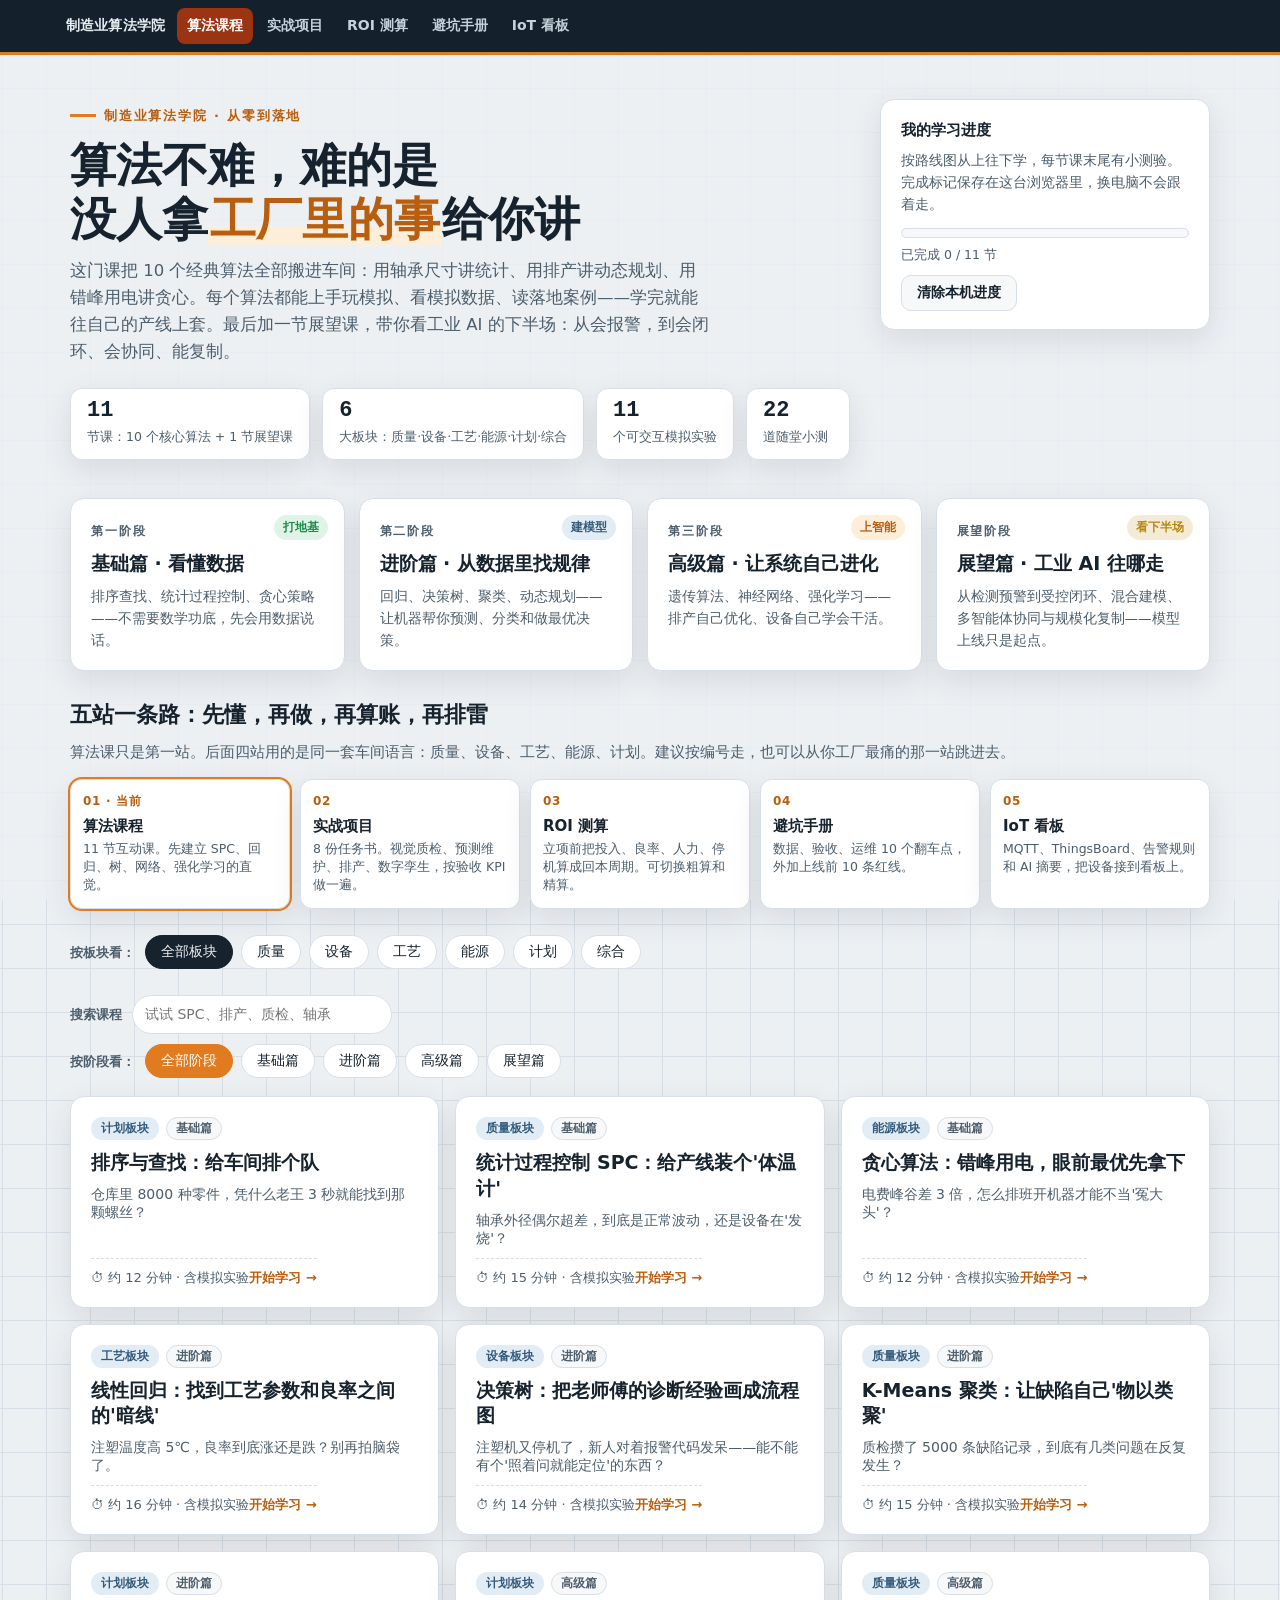
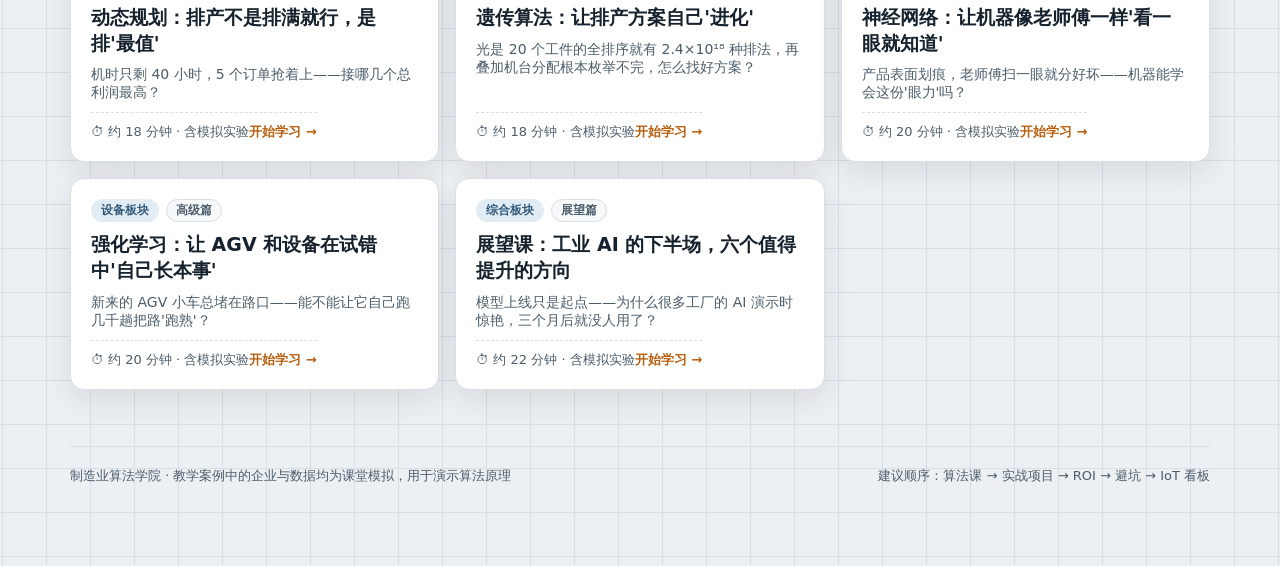
==== commit a6279b73: "把五个学习站收成一条可导航的路径 补上全站导航、课程深链接和本机进度，校准 SPC 国标判异、ROI 粗算/精算与预测维护的振动口径，并去掉对 Google Fonts 的依赖。实战项目页的首图改为独" ====
--- a/index.html
+++ b/index.html
@@ -4,11 +4,15 @@
     <meta charset="utf-8" />
     <meta name="viewport" content="width=device-width, initial-scale=1, viewport-fit=cover" />
     <meta name="color-scheme" content="light dark" />
-    <link rel="icon" href="data:," />
-    <title>算法学习网站 · 制造业算法学院</title>
-    <link rel="preconnect" href="https://fonts.googleapis.com" />
-    <link rel="preconnect" href="https://fonts.gstatic.com" crossorigin />
-    <link href="https://fonts.googleapis.com/css2?family=Noto+Sans+SC:wght@400;500;700;900&family=JetBrains+Mono:wght@500;700&display=swap" rel="stylesheet" />
+    <title>制造业算法学院 · 用工厂里的事讲算法</title>
+    <meta name="description" content="面向制造业工程师的中文互动课：11 节算法课、8 个落地项目、ROI 测算、避坑手册和 IoT 看板实战。SPC、预测性维护、视觉质检、排产与强化学习，全部用车间场景讲清楚。" />
+    <meta property="og:title" content="制造业算法学院" />
+    <meta property="og:description" content="从排序、SPC 到神经网络和强化学习，再用项目、ROI 和避坑清单把算法落到产线。" />
+    <meta property="og:type" content="website" />
+    <meta property="og:locale" content="zh_CN" />
+    <link rel="canonical" href="https://nalgnep.github.io/muse-projects/" />
+    <link rel="icon" href="assets/favicon.svg" type="image/svg+xml" />
+    <meta name="theme-color" content="#14202b" />
     <style>
       :root{
         --bg:#edf0f3; --panel:#ffffff; --panel2:#f6f8fa; --ink:#16222d; --ink2:#4c5d6b;
@@ -170,7 +174,28 @@
         .lhead{padding:20px}
         .box{padding:18px}
       }
+
+      .path{margin:26px 0 4px}
+      .path h2{font-size:22px;margin:4px 0 8px}
+      .path .plead{margin:0 0 14px;color:var(--ink2);font-size:14.5px}
+      .path-grid{list-style:none;margin:0;padding:0;display:grid;grid-template-columns:repeat(5,1fr);gap:10px}
+      .path-grid a{display:flex;flex-direction:column;gap:4px;height:100%;background:var(--panel);border:1px solid var(--line);border-radius:12px;padding:12px 12px 14px;text-decoration:none;color:inherit;box-shadow:var(--shadow)}
+      .path-grid a:hover{border-color:var(--accent)}
+      .path-grid .here{outline:2px solid var(--accent)}
+      .path-grid .n{font-size:12px;font-weight:800;letter-spacing:.06em;color:var(--accent-ink)}
+      .path-grid b{font-size:15px;line-height:1.35}
+      .path-grid .d{font-size:12.5px;color:var(--ink2);line-height:1.45}
+      .expert{margin-top:14px;border:1px solid var(--line);border-left:4px solid var(--steel);background:var(--panel2);border-radius:0 12px 12px 0;padding:12px 16px}
+      .expert b{display:block;font-size:13px;letter-spacing:.08em;color:var(--steel);margin-bottom:4px}
+      .expert p{margin:0;font-size:14.5px}
+      .nexts{display:flex;flex-wrap:wrap;gap:8px;margin-top:10px}
+      .nexts a{display:inline-flex;align-items:center;border:1px solid var(--line);background:var(--panel);color:var(--accent-ink);font-weight:700;font-size:13.5px;border-radius:999px;padding:7px 12px;text-decoration:none}
+      .nexts a:hover{border-color:var(--accent)}
+      #lessonSearch{font:inherit;font-size:14px;padding:7px 12px;border-radius:999px;border:1px solid var(--line);background:var(--panel);color:var(--ink);min-width:min(260px,72vw)}
+      @media (max-width:980px){.path-grid{grid-template-columns:1fr 1fr}}
+      @media (max-width:560px){.path-grid{grid-template-columns:1fr}}
     </style>
+    <link rel="stylesheet" href="assets/site.css" />
   </head>
   <body>
     <div class="wrap">
@@ -191,9 +216,10 @@
             </div>
             <aside class="hero-card">
               <h3>我的学习进度</h3>
-              <p>按路线图从上往下学，每节课末尾有小测验，答对即掌握。进度只记在本次打开的页面里，关掉不保存。</p>
-              <div class="pbar"><i id="pbarFill"></i></div>
+              <p>按路线图从上往下学，每节课末尾有小测验。完成标记保存在这台浏览器里，换电脑不会跟着走。</p>
+              <div class="pbar" role="progressbar" aria-valuemin="0" aria-valuemax="11" aria-valuenow="0" id="pbar"><i id="pbarFill"></i></div>
               <div class="pbar-note" id="pbarNote">已完成 0 / 11 节</div>
+              <button class="btn" id="resetProgress" type="button" style="margin-top:10px">清除本机进度</button>
             </aside>
           </div>
         </header>
@@ -205,8 +231,24 @@
           <div class="stage s4"><span class="lv">展望阶段</span><span class="tag">看下半场</span><h3>展望篇 · 工业 AI 往哪走</h3><p>从检测预警到受控闭环、混合建模、多智能体协同与规模化复制——模型上线只是起点。</p></div>
         </section>
 
+        <section class="path" aria-label="整站学习路径">
+          <h2>五站一条路：先懂，再做，再算账，再排雷</h2>
+          <p class="plead">算法课只是第一站。后面四站用的是同一套车间语言：质量、设备、工艺、能源、计划。建议按编号走，也可以从你工厂最痛的那一站跳进去。</p>
+          <ol class="path-grid">
+            <li><a class="here" href="#lessonGrid"><span class="n">01 · 当前</span><b>算法课程</b><span class="d">11 节互动课。先建立 SPC、回归、树、网络、强化学习的直觉。</span></a></li>
+            <li><a href="industrial-ai-projects/"><span class="n">02</span><b>实战项目</b><span class="d">8 份任务书。视觉质检、预测维护、排产、数字孪生，按验收 KPI 做一遍。</span></a></li>
+            <li><a href="industrial-ai-roi-calculator/"><span class="n">03</span><b>ROI 测算</b><span class="d">立项前把投入、良率、人力、停机算成回本周期。可切换粗算和精算。</span></a></li>
+            <li><a href="industrial-ai-pitfalls/"><span class="n">04</span><b>避坑手册</b><span class="d">数据、验收、运维 10 个翻车点，外加上线前 10 条红线。</span></a></li>
+            <li><a href="industrial-ai-iot-dashboard/"><span class="n">05</span><b>IoT 看板</b><span class="d">MQTT、ThingsBoard、告警规则和 AI 摘要，把设备接到看板上。</span></a></li>
+          </ol>
+        </section>
+
         <div class="filters" id="catFilters">
           <span class="flabel">按板块看：</span>
+        </div>
+        <div class="filters">
+          <label class="flabel" for="lessonSearch">搜索课程</label>
+          <input id="lessonSearch" type="search" placeholder="试试 SPC、排产、质检、轴承" autocomplete="off" />
         </div>
         <div class="filters" id="lvFilters" style="margin-top:-8px">
           <span class="flabel">按阶段看：</span>
@@ -223,7 +265,7 @@
 
       <footer>
         <span>制造业算法学院 · 教学案例中的企业与数据均为课堂模拟，用于演示算法原理</span>
-        <span>建议学习顺序：基础篇 → 进阶篇 → 高级篇 → 展望篇</span>
+        <span>建议顺序：算法课 → 实战项目 → ROI → 避坑 → IoT 看板</span>
       </footer>
     </div>
 
@@ -236,6 +278,15 @@
       const randi = (a, b) => Math.floor(rand(a, b + 1));
       const gauss = () => (Math.random() + Math.random() + Math.random() - 1.5) / 1.5;
       const fmt = (n, d) => Number(n).toFixed(d == null ? 2 : d);
+      function normal() {
+        let u = 0, v = 0, s = 0;
+        while (s === 0 || s >= 1) {
+          u = Math.random() * 2 - 1;
+          v = Math.random() * 2 - 1;
+          s = u * u + v * v;
+        }
+        return u * Math.sqrt(-2 * Math.log(s) / s);
+      }
       function setupCanvas(cv, h) {
         const w = cv.clientWidth || 640;
         const dpr = window.devicePixelRatio || 1;
@@ -265,11 +316,12 @@
           hook: "仓库里 8000 种零件，凭什么老王 3 秒就能找到那颗螺丝？",
           analogy: "像图书管理员整理书架：书按编号排好（排序），找书时对半翻（查找），比一本本翻快几百倍。",
           explain: [
-            "排序就是把一堆乱序的东西按规则排整齐。最笨但最好懂的是<b>冒泡排序</b>：相邻两个比一比，大的往后沉，一轮一轮把最大值'冒'到末尾，像水里的气泡往上浮。数据量一大它就慢，于是有了<b>快速排序</b>：随便挑一个'标杆'，比它小的站左边、大的站右边，再对左右两队递归处理——分而治之，通常快几十倍。",
+            "排序就是把一堆乱序的东西按规则排整齐。最笨但最好懂的是<b>冒泡排序</b>：相邻两个比一比，大的往后沉，一轮一轮把最大值'冒'到末尾，像水里的气泡往上浮。数据量一大它就慢，于是有了<b>快速排序</b>：随便挑一个'标杆'，比它小的站左边、大的站右边，再对左右两队递归处理——分而治之，平均情况下通常快几十倍。标杆每次都挑得很偏时，它会退化得和冒泡一样慢，所以真正上线的排序库会在退化时自动换算法。",
             "排好序之后，查找就有了神技<b>二分查找</b>：每次翻到中间，看目标在左半还是右半，直接砍掉一半。8000 个零件最多查 13 次（2¹³=8192），而挨个找平均要 4000 次。",
             "在工厂里，排序无处不在：订单按交期排序决定先做谁、库存按周转率排序决定先盘点谁、设备按故障风险排序决定先保养谁。算法的第一课，就是先学会'排队'。"
           ],
-          points: ["冒泡排序：相邻比较交换，适合理解原理和小数据", "快速排序：分而治之，是工业界最常用的通用排序", "二分查找：前提是数据已排序，8000 条数据最多 13 步", "时间复杂度：O(n²) 与 O(n log n) 在大数据量下差距是数量级的"],
+          points: ["冒泡排序：相邻比较交换，适合理解原理和小数据", "快速排序：分而治之，平均 O(n log n)，最坏会退回 O(n²)", "二分查找：前提是数据已排序，8192 条最多 13 次比较", "生产库常用内省排序或 Timsort，而不是手写快排"],
+          expert: "C++ 的 std::sort 是内省排序：快速排序递归太深就改堆排序，避免最坏情况。Java、Python 对对象多用 Timsort，它利用现实数据里已经有序的片段。二分查找的比较上界是 floor(log2 n)+1，所以 8192 条最多 13 次。课上的动画只演示分治思想，不要把「随便挑一个标杆」直接搬进生产代码。",
           demo: "sort",
           table: {
             title: "模拟数据：某仓库 12 种紧固件按库存周转天数排序（节选）",
@@ -294,16 +346,17 @@
           analogy: "像人的体温：36.5℃ 上下浮动 0.3℃ 是正常的，突然冲到 38℃ 就是生病了——SPC 干的就是给产线量体温。",
           explain: [
             "任何工序的输出都有波动，比如轴承外径目标 25.00mm，实际测出来总在 24.98~25.02 之间跳。这种波动分两种：<b>偶然波动</b>（温度、电压的微小变化，人人都有，正常）和<b>异常波动</b>（刀具磨损、夹具松动，必须干预）。SPC 的核心任务就是把这两种波动分开。",
-            "方法很简单：持续抽样测量，算出均值 μ 和标准差 σ，画两条<b>控制限</b>：μ±3σ。点落在控制限内、随机分布，就是'体温正常'；点越线、或连续多点朝一个方向跑，就是异常信号——这时别急着调机，先找原因。",
+            "方法很简单：持续抽样测量，算出均值 μ 和标准差 σ，画两条<b>控制限</b>：μ±3σ。点落在控制限内、随机分布，就是'体温正常'。国内产线的正式判异看 GB/T 4091：1 点越出控制限、连续 9 点落在中心线同一侧、连续 6 点递增或递减，都是异常信号——这时别急着调机，先找原因。",
             "注意：控制限来自过程自身的波动，不是客户给的规格限。过程'健康'（受控）但能力不足（Cpk 低）和过程失控是两回事，SPC 先解决前者判断。"
           ],
-          points: ["μ±3σ 控制限内约含 99.73% 的正常数据", "判异准则：点越界、连续 7 点同侧、连续 6 点同向趋势", "先判断'受控与否'，再谈'能力够不够'（Cpk）", "SPC 的价值是提前预警，而不是事后挑废品"],
+          points: ["μ±3σ 控制限内约含 99.73% 的正态数据", "GB/T 4091：1 点越界、连续 9 点同侧、连续 6 点单调", "控制限来自过程，规格限来自客户，不要画在一张图上混判", "先判断受控与否，再谈能力够不够（Cpk）"],
+          expert: "坊间讲义里的「连续 7 点同侧」来自更早的西方电气规则，和现行 GB/T 4091 不一致。准则 2 是连续 9 点在中心线同一侧，准则 3 才是连续 6 点递增或递减。验收文件、控制计划请写国标编号。这节演示用的是个体值图，方便看懂；批量生产更常见的是均值-极差图或均值-标准差图，子组大小要先定下来，不能把单值和均值的控制限混用。",
           demo: "spc",
           table: {
             title: "模拟数据：轴承外径抽样测量（目标 25.00mm，每 30 分钟抽 1 件）",
             head: ["样本号", "测量值(mm)", "与均值偏差", "判定"],
             rows: [["1", "25.004", "+0.004", "正常"], ["2", "24.996", "-0.004", "正常"], ["3", "25.008", "+0.008", "正常"], ["4", "25.011", "+0.011", "正常"], ["5", "25.014", "+0.014", "趋势警告"], ["6", "25.019", "+0.019", "越上限·异常"]],
-            note: "μ=25.000，σ=0.006，上控制限 = 25.018。第 6 点越限且前面已连续上行——典型的刀具磨损信号。"
+            note: "μ=25.000，σ=0.006，上控制限 = 25.018。第 6 点越出控制限（准则 1）。从第 2 点起已经连续上行，再多两点就构成准则 3 的连续 6 点递增。这是刀具磨损的典型形状。"
           },
           caseStudy: {
             title: "落地案例：精密轴承厂的刀具磨损预警",
@@ -312,7 +365,7 @@
           },
           quiz: [
             { q: "控制图上的点越过 μ+3σ，最合理的解读是？", opts: ["这件肯定是废品，扔掉即可", "过程可能出现异常原因，应停机排查", "把控制限放宽到 ±4σ"], a: 1, exp: "越界说明波动模式变了，重点不是这一件产品，而是过程出了异常原因。" },
-            { q: "连续 7 个点都落在均值同一侧但都没越界，应该？", opts: ["完全正常，不用管", "触发判异准则，过程均值可能已偏移", "立即报废这 7 件"], a: 1, exp: "链长判异：连续 7 点同侧也是异常信号，说明均值可能已经悄悄漂移。" }
+            { q: "连续 9 个点都落在中心线同一侧，但都没有越出控制限。按 GB/T 4091 应该？", opts: ["完全正常，不用管", "触发准则 2，过程均值可能已经偏移", "立即报废这 9 件"], a: 1, exp: "GB/T 4091 准则 2：连续 9 点落在中心线同一侧即判异。老资料里的「7 点」来自更早的西方电气规则，验收时以国标为准。判的是过程，不是把这 9 件直接报废。" }
           ]
         },
         {
@@ -323,9 +376,10 @@
           explain: [
             "贪心算法的策略是：<b>每一步都做当前看起来最划算的选择</b>，不纠结全局。比如错峰用电：把每台设备的活儿逐个安排到'当前电价最低、且总负荷还没超限'的时段，排满为止。",
             "它的优点是快、好懂、容易落地；缺点是眼光短浅——眼前的最优拼起来不一定是全局最优（比如为了省电把关键订单拖到最后，反而误了交期）。所以贪心通常用来快速生成一个'不错'的方案，再用更高级的算法（后面的动态规划、遗传算法）去精修。",
-            "判断一个问题能不能用贪心，关键看它有没有'贪心选择性质'：局部最优能拼出全局最优。找零钱（用最大面额先凑）、活动排期、错峰用电都是经典适用场景。"
+            "判断一个问题能不能用贪心，关键看它有没有'贪心选择性质'：局部最优能拼出全局最优。活动排期，以及人民币这种币值规范的找零钱，可以保证最优。换成 1、3、4 元面额，每次拿最大的就会错。错峰用电通常够用，但交期、换型和最小开机时间一加上，就不能盲信眼前最便宜的那个时段。"
           ],
-          points: ["核心：每一步选当前最优，不回溯", "优点：速度快、实现简单、结果通常'够好'", "缺点：可能错过全局最优，需要业务规则兜底", "常见搭档：先贪心出初版方案，再用优化算法精修"],
+          points: ["核心：每一步选当前最优，不回溯", "只有具备贪心选择性质时，局部最优才等于全局最优", "错峰用电要加交期和换型约束，否则省下的电费会被罚金吃掉", "常见搭档：先贪心出可执行初案，再用动态规划或遗传算法精修"],
+          expert: "「找零钱总是拿最大面额」只在币值体系规范时成立，例如人民币。1、3、4 元凑 6 元，贪心会拿 4+1+1，最优是 3+3。车间里的错峰同样不是纯贪心：一台热处理炉有最小保温时间，一个急单有交期，贪心排完可能省了电、误了货。把它当成初案生成器，而不是最优性证明。",
           demo: "greedy",
           table: {
             title: "模拟数据：某厂分时电价（元/kWh）",
@@ -353,7 +407,8 @@
             "直线的斜率就是工艺人员最想要的答案：温度每升高 1℃，良率平均变化几个百分点。有了公式，就能预测没试过的参数组合、反推参数窗口，还能算出 R² 判断这条'暗线'靠不靠谱（越接近 1 越可信）。",
             "要注意：相关不等于因果。温度与良率相关，可能背后是模具预热状态在同时影响两者。回归给的是强有力的线索，最终结论仍要靠 DOE 试验验证——这正是工艺工程师的价值所在。"
           ],
-          points: ["斜率 = 自变量每变 1 单位，因变量的平均变化量", "R² 衡量模型解释力，低于 0.5 的结论要谨慎", "残差图能暴露'直线拟合错了'的非线性关系", "多变量回归可同时评估温度、压力、速度的贡献"],
+          points: ["斜率 = 自变量每变 1 单位，因变量的平均变化量", "R² 衡量解释力，低于 0.5 时不要直接拿去调机", "残差呈曲线，说明不该用直线外推", "相关不是因果，关键结论要用 DOE 复核"],
+          expert: "注塑良率对温度经常是先升后降的窗口，一条直线只能描述窗口的某一侧。残差图一旦弯了，就改用二次项、分段，或者直接做实验设计，不要把斜率无限外推。温度和良率一起动，也可能是模具状态在同时驱动两者——回归给线索，不给因果。",
           demo: "regression",
           table: {
             title: "模拟数据：注塑温度与外观良率（30 批次抽样）",
@@ -409,7 +464,8 @@
             "放到质量管理里：把每条缺陷记录变成一组特征（发生时段、设备温度、产品型号、缺陷尺寸……），聚类后常常会发现惊人的结构——比如缺陷自动聚成'夜班+低温'一团、'某模具'一团，根因分析的方向一下就清楚了。",
             "用之前有两个坑要知道：一是特征量纲要先标准化（温度几十、尺寸零点几，不处理距离会被温度主导）；二是 K 要自己定，常用'肘部法则'看拐点。"
           ],
-          points: ["核心循环：投靠最近中心 → 重算中心，直到稳定", "K 是人为指定的簇数，可用肘部法则辅助", "特征必须先标准化，否则大量纲特征会主导距离", "聚类结果需要业务解读：簇是数学结构，根因要人确认"],
+          points: ["核心循环：投靠最近中心 → 重算中心，直到稳定", "K 要人指定，肘部法则只是参考，最后要业务解释得通", "先标准化；班次、模具号这类类别字段不能和温度直接拼距离", "一次随机初始化可能停在差解，实务上要多次重启取最好的"],
+          expert: "K-Means 用的是欧氏距离，对初始中心敏感。sklearn 默认会多次重启（n_init），取簇内平方和最小的那次。类别型字段要先编码，而且不要和连续变量无脑拼在一个向量里，否则距离没有物理含义。簇是调查方向，不是根因结论。",
           demo: "kmeans",
           table: {
             title: "模拟数据：缺陷记录聚类结果（5000 条 → 4 个簇）",
@@ -493,7 +549,8 @@
             "在工厂里它最出圈的应用是<b>机器视觉质检</b>：摄像头拍下产品，网络在几十毫秒内判出划痕、凹坑、污渍。传统算法要工程师手写规则，新缺陷一出就抓瞎；神经网络只要补样本重训就能跟上。",
             "它的短板也要心里有数：是个'黑盒'，说不清为什么判坏；吃数据，小样本场景反而是决策树这类模型更稳。所以现场常是组合拳：神经网络负责看，SPC 负责监控它的稳定性。"
           ],
-          points: ["结构：输入层 → 隐藏层（提特征）→ 输出层（给判断）", "训练 = 用标注样本反复调权重（反向传播）", "强项：图像、声音、振动等'说不清规则'的感知任务", "短板：黑盒、吃数据，上线后要用 SPC 思维监控漂移"],
+          points: ["结构：输入层 → 隐藏层（提特征）→ 输出层（给判断）", "训练 = 用标注样本反复调权重（反向传播）", "阈值按漏检成本和误杀成本调，不要默认 0.5", "上线后用 SPC 的思路盯输入分布、误报率和漏检，漂移就回流样本"],
+          expert: "缺陷占比很低时，总准确率 99% 可能意味着缺陷全漏了。按类别看召回和误杀，再按「漏一件的客诉」和「误杀一件的复检」调置信度阈值。新缺陷只有几十张图时，规则或浅模型加硬样本回流，往往比从头训大网络稳。模型说不清理由时，把不确定的件分流给人工，不要让黑盒直接拦截高代价缺陷。",
           demo: "nn",
           table: {
             title: "模拟数据：视觉质检模型在验证集上的表现（2000 张）",
@@ -575,8 +632,31 @@
       ];
 
       /* ================= home render ================= */
-      let curCat = "全部", curLv = "全部";
-      const done = {}; // in-memory only
+      let curCat = "全部", curLv = "全部", query = "";
+      const done = {};
+      const PROG_KEY = "mfg-academy-progress-v1";
+      function loadDone() {
+        try {
+          const raw = JSON.parse(localStorage.getItem(PROG_KEY) || "{}");
+          if (raw && typeof raw === "object") Object.assign(done, raw);
+        } catch (e) {}
+      }
+      function saveDone() {
+        try { localStorage.setItem(PROG_KEY, JSON.stringify(done)); } catch (e) {}
+      }
+      const NEXT = {
+        sort: [["industrial-ai-projects/#p5", "去做：智能排产"], ["industrial-ai-projects/#p7", "去做：需求预测与库存"]],
+        spc: [["industrial-ai-projects/#p6", "去做：焊接根因分析"], ["industrial-ai-pitfalls/#pit-06", "对照：没有基线就没有验收"]],
+        greedy: [["industrial-ai-projects/#p4", "去做：峰谷负荷调度"], ["industrial-ai-roi-calculator/", "算一笔电费账"]],
+        regression: [["industrial-ai-projects/#p3", "去做：注塑工艺优化"]],
+        tree: [["industrial-ai-projects/#p2", "去做：预测性维护"], ["industrial-ai-projects/#p6", "去做：焊接根因分析"]],
+        kmeans: [["industrial-ai-projects/#p6", "去做：焊接根因分析"], ["industrial-ai-pitfalls/#pit-03", "对照：只采好天气数据"]],
+        dp: [["industrial-ai-projects/#p5", "去做：智能排产"], ["industrial-ai-projects/#p7", "去做：安全库存"]],
+        ga: [["industrial-ai-projects/#p5", "去做：智能排产"]],
+        nn: [["industrial-ai-projects/#p1", "去做：视觉质检"], ["industrial-ai-pitfalls/#pit-05", "对照：别拿实验室精度验收"]],
+        rl: [["industrial-ai-projects/#p8", "去做：数字孪生闭环"], ["industrial-ai-iot-dashboard/", "动手：把设备接到看板"]],
+        outlook: [["industrial-ai-roi-calculator/", "先把回收期算清楚"], ["industrial-ai-pitfalls/#redline", "上线前过 10 条红线"], ["industrial-ai-projects/", "按 90 天路线选一个项目"]]
+      };
       const grid = $("#lessonGrid");
 
       function renderFilters() {
@@ -585,6 +665,8 @@
         CATS.forEach(c => {
           const b = document.createElement("button");
           b.className = "chip" + (c === curCat ? " on" : "");
+          b.type = "button";
+          b.setAttribute("aria-pressed", c === curCat ? "true" : "false");
           b.textContent = c === "全部" ? "全部板块" : c;
           b.onclick = () => { curCat = c; renderFilters(); renderGrid(); };
           cf.appendChild(b);
@@ -594,6 +676,8 @@
         LEVELS.forEach(l => {
           const b = document.createElement("button");
           b.className = "chip lv" + (l === curLv ? " on" : "");
+          b.type = "button";
+          b.setAttribute("aria-pressed", l === curLv ? "true" : "false");
           b.textContent = l === "全部" ? "全部阶段" : l;
           b.onclick = () => { curLv = l; renderFilters(); renderGrid(); };
           lf.appendChild(b);
@@ -602,9 +686,10 @@
 
       function renderGrid() {
         grid.innerHTML = "";
-        const list = LESSONS.filter(l => (curCat === "全部" || l.cat === curCat) && (curLv === "全部" || l.level === curLv));
+        const q = query.toLowerCase();
+        const list = LESSONS.filter(l => (curCat === "全部" || l.cat === curCat) && (curLv === "全部" || l.level === curLv) && (!q || (l.title + l.hook + l.cat + l.level + l.analogy).toLowerCase().includes(q)));
         if (!list.length) {
-          grid.innerHTML = '<div class="empty">这个组合下暂时没有课程，换个筛选试试。</div>';
+          grid.innerHTML = '<div class="empty">没有匹配的课程。试试「SPC」「排产」或「质检」，或清空搜索。</div>';
           return;
         }
         list.forEach(l => {
@@ -624,16 +709,19 @@
       function updateProgress() {
         const n = Object.keys(done).filter(k => done[k]).length;
         $("#pbarFill").style.width = (n / LESSONS.length * 100) + "%";
-        $("#pbarNote").textContent = "已完成 " + n + " / " + LESSONS.length + " 节" + (n === LESSONS.length ? " · 全部学完，🎉 你已经打通从基础到高级的完整链路！" : "");
+        $("#pbar").setAttribute("aria-valuenow", String(n));
+        $("#pbarNote").textContent = "已完成 " + n + " / " + LESSONS.length + " 节" + (n === LESSONS.length ? " · 全部学完。下一步去实战项目里选一个任务书。" : "");
+        saveDone();
       }
 
       /* ================= lesson view ================= */
       let animTimers = [];
       function clearAnims() { animTimers.forEach(t => { cancelAnimationFrame(t.raf); clearInterval(t.iv); clearTimeout(t.to); }); animTimers = []; }
 
-      function openLesson(id) {
+      function openLesson(id, fromPop) {
         const l = LESSONS.find(x => x.id === id);
         if (!l) return;
+        if (!fromPop && location.hash !== "#" + id) history.pushState({ lesson: id }, "", "#" + id);
         clearAnims();
         $("#homeView").style.display = "none";
         $("#lessonView").style.display = "block";
@@ -646,7 +734,8 @@
 
           '<div class="box"><h3><span class="n">1</span>通俗讲解</h3>' +
           l.explain.map(p => "<p>" + p + "</p>").join("") +
-          '<div class="formula"><b>记住这几点：</b><ul>' + l.points.map(p => "<li>" + p + "</li>").join("") + "</ul></div></div>" +
+          '<div class="formula"><b>记住这几点：</b><ul>' + l.points.map(p => "<li>" + p + "</li>").join("") + "</ul></div>" +
+          (l.expert ? '<div class="expert"><b>专家校准</b><p>' + l.expert + "</p></div>" : "") + "</div>" +
 
           '<div class="box"><h3><span class="n">2</span>动手模拟实验</h3><div id="demoMount"></div></div>' +
 
@@ -660,7 +749,8 @@
           l.caseStudy.kpis.map(k => '<div class="kpi">' + k[0] + "<b>" + k[1] + "</b></div>").join("") + "</div></div></div></div>" +
 
           '<div class="box"><h3><span class="n">5</span>随堂小测</h3><div id="quizMount"></div>' +
-          '<div class="finishrow"><button class="btn primary" id="finishBtn">' + (done[l.id] ? "已学完 ✓ 再点一次可取消" : "我学完了，标记完成") + '</button><span class="finishmsg" id="finishMsg">🎉 本节已计入学习进度</span></div></div>';
+          '<div class="finishrow"><button class="btn primary" id="finishBtn" type="button">' + (done[l.id] ? "已学完 · 再点一次可取消" : "我学完了，标记完成") + '</button><span class="finishmsg" id="finishMsg">本节已计入这台浏览器的学习进度</span></div></div>' +
+          ((NEXT[l.id] && NEXT[l.id].length) ? '<div class="box"><h3><span class="n">6</span>接着往下走</h3><p>同一套方法在其他站里有任务书、测算或排雷清单。</p><div class="nexts">' + NEXT[l.id].map(it => '<a href="' + it[0] + '">' + it[1] + "</a>").join("") + "</div></div>" : "");
 
         // quiz
         const qm = $("#quizMount");
@@ -698,7 +788,7 @@
         // finish
         $("#finishBtn").onclick = () => {
           done[l.id] = !done[l.id];
-          $("#finishBtn").textContent = done[l.id] ? "已学完 ✓ 再点一次可取消" : "我学完了，标记完成";
+          $("#finishBtn").textContent = done[l.id] ? "已学完 · 再点一次可取消" : "我学完了，标记完成";
           $("#finishMsg").classList.toggle("show", !!done[l.id]);
           updateProgress();
         };
@@ -708,13 +798,22 @@
         DEMOS[l.demo]($("#demoMount"));
       }
 
-      $("#backBtn").onclick = () => {
+      function showHome() {
         clearAnims();
         $("#lessonView").style.display = "none";
         $("#homeView").style.display = "block";
         renderGrid();
         window.scrollTo({ top: 0 });
+      }
+      $("#backBtn").onclick = () => {
+        if (location.hash) history.pushState({ lesson: null }, "", location.pathname + location.search);
+        showHome();
       };
+      window.addEventListener("popstate", () => {
+        const id = (location.hash || "").replace(/^#/, "");
+        if (LESSONS.some(l => l.id === id)) openLesson(id, true);
+        else showHome();
+      });
 
       /* ================= DEMOS ================= */
       const DEMOS = {};
@@ -752,7 +851,7 @@
           if (kind === "bubble") {
             for (let end = a.length - 1; end > 0; end--) {
               for (let i = 0; i < end; i++) {
-                st.push({ a: a.slice(), cmp: [i, i + 1], sorted: new Set(sorted) });
+                st.push({ a: a.slice(), cmp: [i, i + 1], sorted: new Set(sorted), hit: 1 });
                 if (a[i] > a[i + 1]) { const t = a[i]; a[i] = a[i + 1]; a[i + 1] = t; st.push({ a: a.slice(), cmp: [i, i + 1], sorted: new Set(sorted) }); }
               }
               sorted.add(end);
@@ -763,7 +862,7 @@
               if (lo === hi) { sorted.add(lo); return; }
               const pivot = a[hi]; let i = lo;
               for (let j = lo; j < hi; j++) {
-                st.push({ a: a.slice(), cmp: [j, hi], sorted: new Set(sorted) });
+                st.push({ a: a.slice(), cmp: [j, hi], sorted: new Set(sorted), hit: 1 });
                 if (a[j] < pivot) { const t = a[i]; a[i] = a[j]; a[j] = t; st.push({ a: a.slice(), cmp: [i, j], sorted: new Set(sorted) }); i++; }
               }
               const t = a[i]; a[i] = a[hi]; a[hi] = t;
@@ -799,7 +898,7 @@
                 : "<b>快速排序</b>靠分而治之，24 条数据只比较了 <b>" + comparisons + "</b> 次。排好序后，二分查找 8000 条数据最多只要 13 步。";
               return;
             }
-            const s = steps[idx++]; data = s.a; comparisons++;
+            const s = steps[idx++]; data = s.a; if (s.hit) comparisons++;
             draw(s.cmp, s.sorted);
             setRO(ro, [["当前状态", "排序中…"], ["已比较次数", comparisons]]);
           }, 30);
@@ -822,7 +921,7 @@
         function gen(drift) {
           pts = [];
           for (let i = 0; i < 36; i++) {
-            let v = MU + gauss() * SIG * 1.6;
+            let v = MU + normal() * SIG;
             if (drift && i >= 17) v += (i - 16) * 0.0016;
             pts.push(v);
           }
@@ -857,7 +956,7 @@
           const mean = pts.reduce((s, v) => s + v, 0) / pts.length;
           setRO(ro, [["样本均值", fmt(mean, 3) + " mm"], ["越界点数", ooc + " 个"], ["最长连续上升", maxRun + " 点"]]);
           note.innerHTML = drift
-            ? "第 18 件起刀具开始磨损，尺寸一路爬升，<b>" + ooc + " 个点越过上控制限</b>且出现长串上升趋势——SPC 在批量报废之前就报警了。"
+            ? "第 18 件起刀具开始磨损，尺寸一路爬升，<b>" + ooc + " 个点越过上控制限</b>。最长连续上升 " + maxRun + " 点；满 6 点就是 GB/T 4091 准则 3，不等批量报废再动手。"
             : "点子在控制限内随机分布、无趋势——这就是<b>受控状态</b>：波动只是'体温的正常起伏'，不要乱调机，越调越乱（过度调整是新手最常见的错）。";
         }
         mount.querySelector('[data-a="normal"]').onclick = () => gen(false);
@@ -1380,9 +1479,24 @@
       };
 
       /* ================= init ================= */
+      loadDone();
       renderFilters();
       renderGrid();
       updateProgress();
+      $("#lessonSearch").addEventListener("input", () => {
+        query = $("#lessonSearch").value.trim();
+        renderGrid();
+      });
+      $("#resetProgress").onclick = () => {
+        if (!window.confirm("清除这台浏览器里的课程完成标记？")) return;
+        Object.keys(done).forEach(k => delete done[k]);
+        saveDone();
+        updateProgress();
+        renderGrid();
+      };
+      const startId = (location.hash || "").replace(/^#/, "");
+      if (LESSONS.some(l => l.id === startId)) openLesson(startId, true);
     </script>
+    <script src="assets/site.js"></script>
   </body>
 </html>
--- a/assets/site.css
+++ b/assets/site.css
@@ -0,0 +1,108 @@
+/* Shared chrome for the five-station learning site. Page themes stay local. */
+:root { --site-nav-offset: 52px; }
+html { scroll-padding-top: 64px; }
+
+body {
+  font-family: "PingFang SC", "Hiragino Sans GB", "Microsoft YaHei", "WenQuanYi Micro Hei", "Noto Sans SC", "Source Han Sans SC", system-ui, -apple-system, sans-serif;
+}
+code, pre, .mono, kbd, samp {
+  font-family: "Noto Sans Mono", ui-monospace, "WenQuanYi Micro Hei Mono", "Cascadia Mono", Consolas, monospace;
+}
+
+.site-nav {
+  position: sticky;
+  top: 0;
+  z-index: 40;
+  background: #14202b;
+  color: #e7eef4;
+  border-bottom: 3px solid #e07b1f;
+}
+.site-nav a { color: inherit; text-decoration: none; }
+.site-nav-inner {
+  max-width: 1180px;
+  margin: 0 auto;
+  padding: 0 16px;
+  min-height: 52px;
+  display: flex;
+  align-items: center;
+  gap: 12px;
+}
+.site-nav .brand {
+  flex: none;
+  font-weight: 800;
+  font-size: 14px;
+  letter-spacing: 0.01em;
+}
+.site-nav nav {
+  display: flex;
+  gap: 4px;
+  flex: 1;
+  min-width: 0;
+  overflow-x: auto;
+  scrollbar-width: none;
+}
+.site-nav nav::-webkit-scrollbar { display: none; }
+.site-nav nav a {
+  flex: none;
+  display: inline-flex;
+  align-items: center;
+  min-height: 36px;
+  padding: 6px 10px;
+  border-radius: 8px;
+  font-size: 14px;
+  font-weight: 650;
+  color: #c5d2dc;
+}
+.site-nav nav a:hover { color: #fff; background: rgba(255,255,255,.06); }
+.site-nav nav a[aria-current="page"] {
+  background: #9a3412;
+  color: #fff;
+  font-weight: 800;
+}
+.skip {
+  position: absolute;
+  left: 12px;
+  top: -48px;
+  background: #fff;
+  color: #14202b;
+  padding: 8px 12px;
+  z-index: 50;
+  border-radius: 8px;
+  font-weight: 700;
+}
+.skip:focus { top: 8px; }
+
+.tocbar, .dir { top: var(--site-nav-offset); }
+
+:focus-visible {
+  outline: 2px solid #e07b1f;
+  outline-offset: 2px;
+}
+.rels {
+  display: flex;
+  flex-wrap: wrap;
+  gap: 8px;
+  margin-top: 12px;
+}
+.rels a {
+  font-size: 13px;
+  font-weight: 700;
+  border: 1px solid var(--line, #d7dee5);
+  border-radius: 999px;
+  padding: 4px 10px;
+  text-decoration: none;
+}
+
+@media (max-width: 780px) {
+  .site-nav-inner { flex-wrap: wrap; align-items: flex-start; padding-top: 8px; padding-bottom: 8px; }
+  .site-nav .brand { line-height: 36px; }
+  .site-nav nav { flex-wrap: wrap; overflow: visible; }
+  :root { --site-nav-offset: 108px; }
+  html { scroll-padding-top: 120px; }
+}
+@media print {
+  .site-nav { display: none; }
+}
+@media (prefers-reduced-motion: reduce) {
+  html { scroll-behavior: auto; }
+}
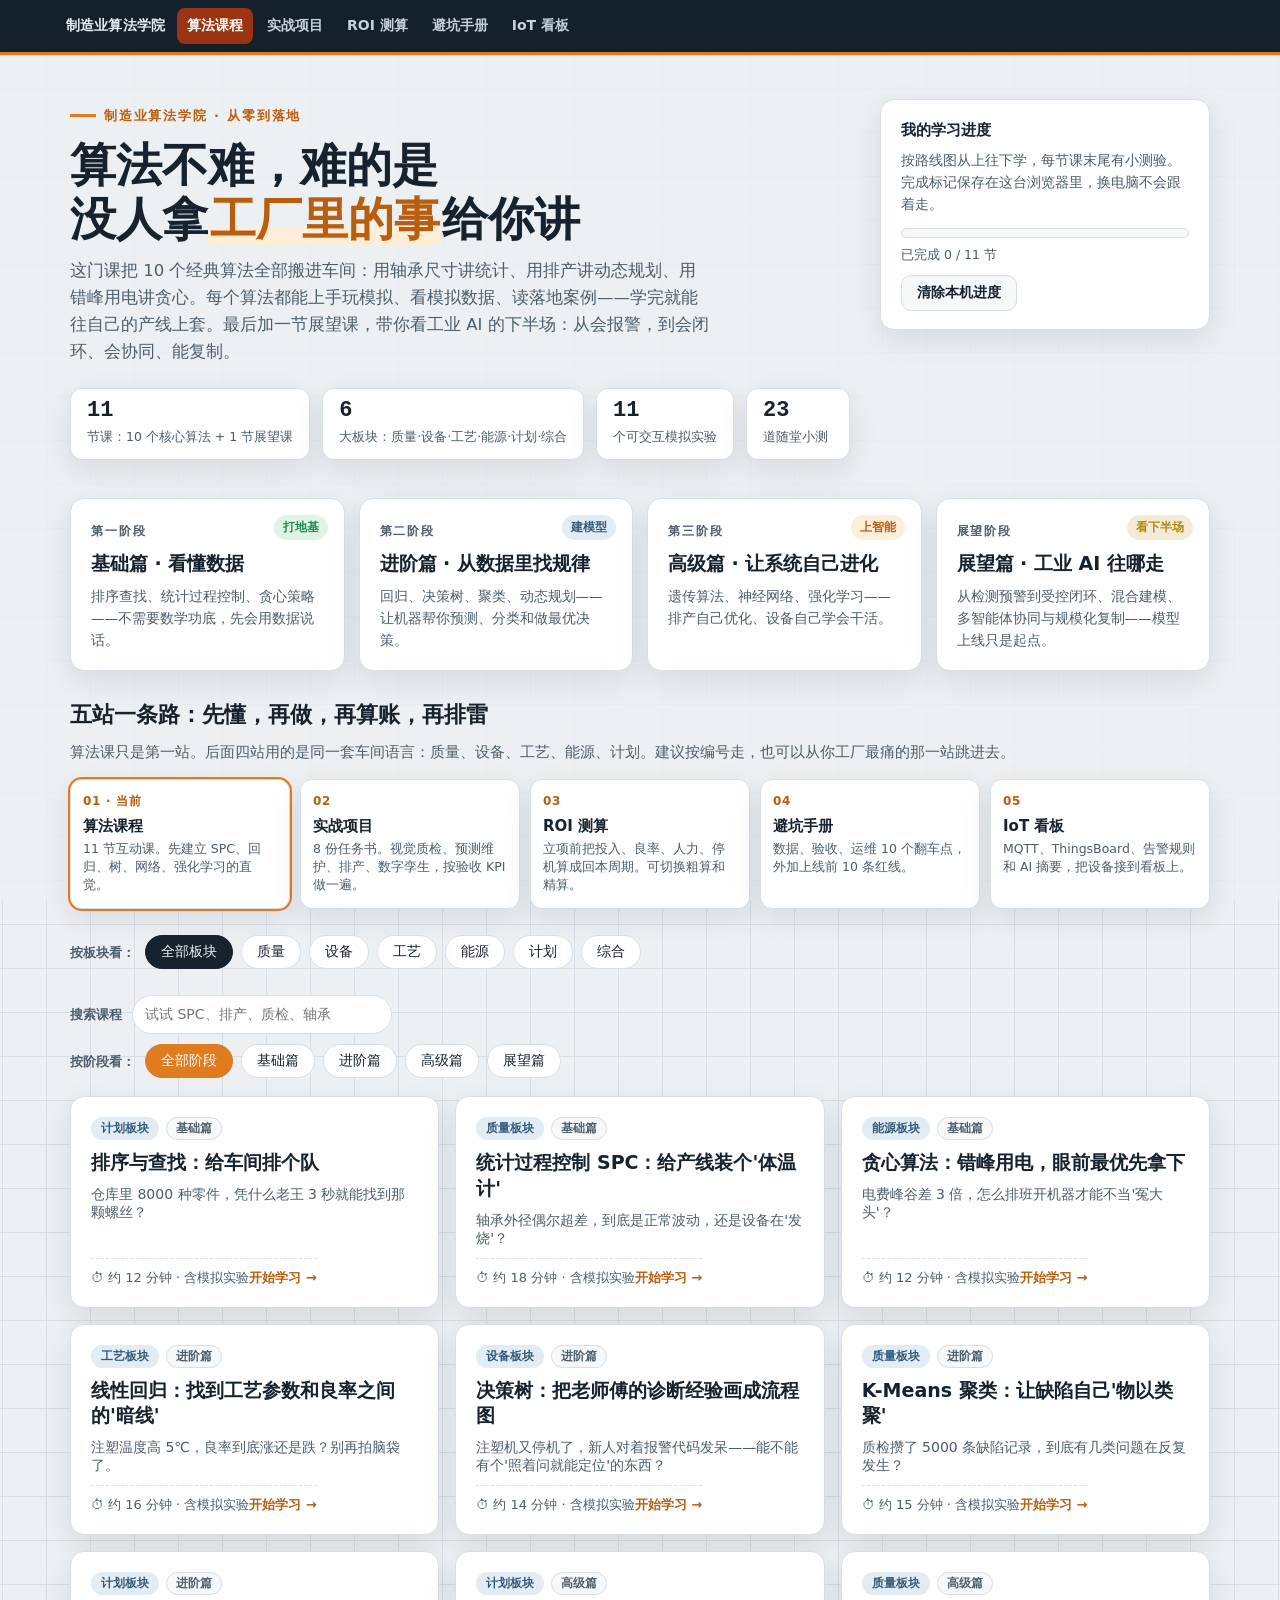
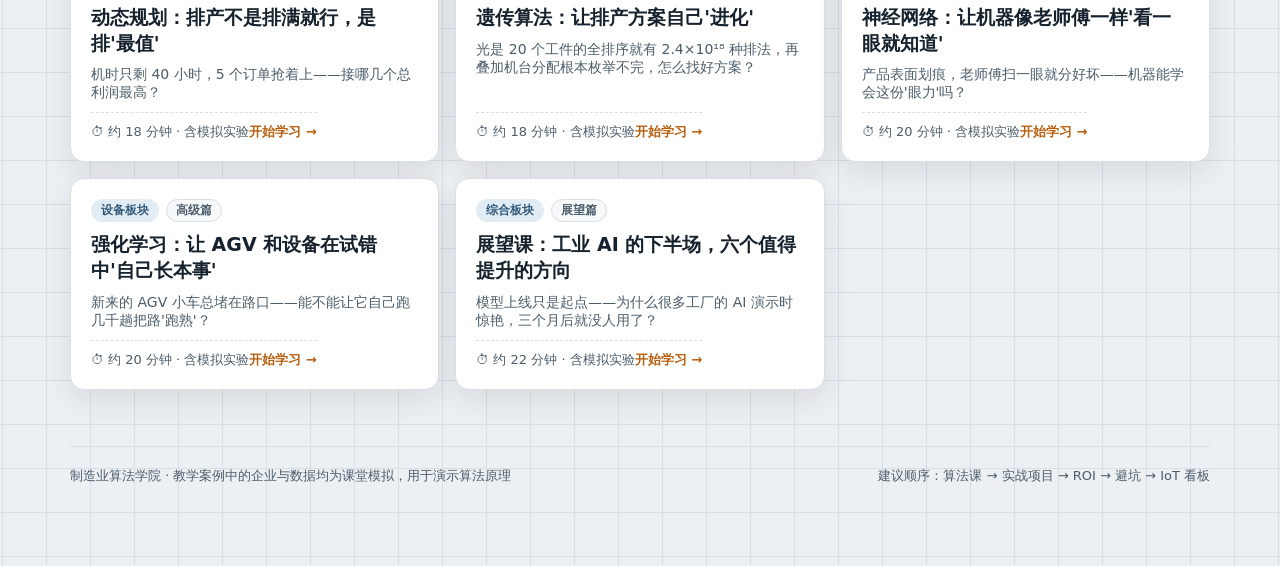
==== commit 742e18c5: "加上均值-极差图和轴承包络谱两个互动实验 SPC 课用 A2/D3/D4 画子组控制图，并能注入偏移、漂移和组内变散，对照 GB/T 4091 看哪张图报警。预测维护实验里可以改转速和轴承几何，对照时" ====
--- a/index.html
+++ b/index.html
@@ -142,6 +142,12 @@
       .readout{display:flex; gap:10px; flex-wrap:wrap; margin-top:10px}
       .readout .ro{background:var(--panel2); border:1px solid var(--line); border-radius:10px; padding:8px 14px; font-size:13px}
       .readout .ro b{display:block; font-size:17px}
+      .xr-block{margin-top:8px}
+      .xr-block + .xr-block{margin-top:22px;padding-top:16px;border-top:1px dashed var(--line)}
+      .chartcap{font-size:14px;font-weight:800;margin:12px 0 6px}
+      .rulelist{margin:8px 0 0;padding-left:18px;font-size:13.5px}
+      .rulelist li{margin:4px 0}
+      .demo-controls select{max-width:100%}
 
       /* data table */
       .tablewrap{overflow-x:auto}
@@ -211,7 +217,7 @@
                 <div class="stat"><b class="mono">11</b><span>节课：10 个核心算法 + 1 节展望课</span></div>
                 <div class="stat"><b class="mono">6</b><span>大板块：质量·设备·工艺·能源·计划·综合</span></div>
                 <div class="stat"><b class="mono">11</b><span>个可交互模拟实验</span></div>
-                <div class="stat"><b class="mono">22</b><span>道随堂小测</span></div>
+                <div class="stat"><b class="mono">23</b><span>道随堂小测</span></div>
               </div>
             </div>
             <aside class="hero-card">
@@ -340,7 +346,7 @@
           ]
         },
         {
-          id: "spc", level: "基础篇", cat: "质量", minutes: 15,
+          id: "spc", level: "基础篇", cat: "质量", minutes: 18,
           title: "统计过程控制 SPC：给产线装个'体温计'",
           hook: "轴承外径偶尔超差，到底是正常波动，还是设备在'发烧'？",
           analogy: "像人的体温：36.5℃ 上下浮动 0.3℃ 是正常的，突然冲到 38℃ 就是生病了——SPC 干的就是给产线量体温。",
@@ -350,7 +356,7 @@
             "注意：控制限来自过程自身的波动，不是客户给的规格限。过程'健康'（受控）但能力不足（Cpk 低）和过程失控是两回事，SPC 先解决前者判断。"
           ],
           points: ["μ±3σ 控制限内约含 99.73% 的正态数据", "GB/T 4091：1 点越界、连续 9 点同侧、连续 6 点单调", "控制限来自过程，规格限来自客户，不要画在一张图上混判", "先判断受控与否，再谈能力够不够（Cpk）"],
-          expert: "坊间讲义里的「连续 7 点同侧」来自更早的西方电气规则，和现行 GB/T 4091 不一致。准则 2 是连续 9 点在中心线同一侧，准则 3 才是连续 6 点递增或递减。验收文件、控制计划请写国标编号。这节演示用的是个体值图，方便看懂；批量生产更常见的是均值-极差图或均值-标准差图，子组大小要先定下来，不能把单值和均值的控制限混用。",
+          expert: "坊间讲义里的「连续 7 点同侧」来自更早的西方电气规则，和现行 GB/T 4091 不一致。准则 2 是连续 9 点在中心线同一侧，准则 3 才是连续 6 点递增或递减。验收文件、控制计划请写国标编号。上面的个体值图用来建立直觉；批量生产要用下面的均值-极差图，子组大小先定死。控制限用 A2、D3、D4 乘阶段 I 的平均极差，不能把单值的 ±3σ 套到均值点上。",
           demo: "spc",
           table: {
             title: "模拟数据：轴承外径抽样测量（目标 25.00mm，每 30 分钟抽 1 件）",
@@ -365,7 +371,8 @@
           },
           quiz: [
             { q: "控制图上的点越过 μ+3σ，最合理的解读是？", opts: ["这件肯定是废品，扔掉即可", "过程可能出现异常原因，应停机排查", "把控制限放宽到 ±4σ"], a: 1, exp: "越界说明波动模式变了，重点不是这一件产品，而是过程出了异常原因。" },
-            { q: "连续 9 个点都落在中心线同一侧，但都没有越出控制限。按 GB/T 4091 应该？", opts: ["完全正常，不用管", "触发准则 2，过程均值可能已经偏移", "立即报废这 9 件"], a: 1, exp: "GB/T 4091 准则 2：连续 9 点落在中心线同一侧即判异。老资料里的「7 点」来自更早的西方电气规则，验收时以国标为准。判的是过程，不是把这 9 件直接报废。" }
+            { q: "连续 9 个点都落在中心线同一侧，但都没有越出控制限。按 GB/T 4091 应该？", opts: ["完全正常，不用管", "触发准则 2，过程均值可能已经偏移", "立即报废这 9 件"], a: 1, exp: "GB/T 4091 准则 2：连续 9 点落在中心线同一侧即判异。老资料里的「7 点」来自更早的西方电气规则，验收时以国标为准。判的是过程，不是把这 9 件直接报废。" },
+            { q: "均值图出界，极差图仍然受控。更像是哪种问题？", opts: ["组内忽然忽大忽小，夹具松了", "整组一起偏移，例如对刀或刀具磨损", "只是子组大小选错了，两张图都没意义"], a: 1, exp: "均值图看位置，极差图看组内散布。位置挪了而组内极差不变，就是均值偏移。散布变大时顺序相反：极差图先报警，均值图往往还停在中心线附近。" }
           ]
         },
         {
@@ -646,7 +653,7 @@
       }
       const NEXT = {
         sort: [["industrial-ai-projects/#p5", "去做：智能排产"], ["industrial-ai-projects/#p7", "去做：需求预测与库存"]],
-        spc: [["industrial-ai-projects/#p6", "去做：焊接根因分析"], ["industrial-ai-pitfalls/#pit-06", "对照：没有基线就没有验收"]],
+        spc: [["industrial-ai-projects/#p6", "去做：焊接根因分析"], ["industrial-ai-projects/#p2-sim", "对照：轴承早期故障看包络谱"], ["industrial-ai-pitfalls/#pit-06", "对照：没有基线就没有验收"]],
         greedy: [["industrial-ai-projects/#p4", "去做：峰谷负荷调度"], ["industrial-ai-roi-calculator/", "算一笔电费账"]],
         regression: [["industrial-ai-projects/#p3", "去做：注塑工艺优化"]],
         tree: [["industrial-ai-projects/#p2", "去做：预测性维护"], ["industrial-ai-projects/#p6", "去做：焊接根因分析"]],
@@ -910,58 +917,260 @@
         shuffle();
       };
 
-      /* ---------- 2. SPC control chart ---------- */
+      /* ---------- 2. SPC: individuals + Xbar/R ---------- */
       DEMOS.spc = function (mount) {
-        const { cv, note, ro } = mountShell(mount,
-          '<button class="btn primary" data-a="normal">生成：正常过程</button>' +
-          '<button class="btn warn" data-a="drift">注入异常：刀具磨损漂移</button>',
-          "控制限 = 均值 ± 3σ。正常波动在限内随机跳动；一旦越线或连续上行，就是过程在'喊疼'。");
+        const XR = {
+          2: { A2: 1.880, D3: 0, D4: 3.267 },
+          3: { A2: 1.023, D3: 0, D4: 2.574 },
+          4: { A2: 0.729, D3: 0, D4: 2.282 },
+          5: { A2: 0.577, D3: 0, D4: 2.114 },
+          6: { A2: 0.483, D3: 0, D4: 2.004 },
+          7: { A2: 0.419, D3: 0.076, D4: 1.924 },
+          8: { A2: 0.373, D3: 0.136, D4: 1.864 },
+          9: { A2: 0.337, D3: 0.184, D4: 1.816 },
+          10: { A2: 0.308, D3: 0.223, D4: 1.777 }
+        };
+        const RULE_NAME = {
+          1: "准则 1：点超出控制限",
+          2: "准则 2：连续 9 点在中心线同一侧",
+          3: "准则 3：连续 6 点递增或递减",
+          4: "准则 4：连续 14 点上下交替",
+          5: "准则 5：连续 3 点中有 2 点落在同一侧 2σ 外",
+          6: "准则 6：连续 5 点中有 4 点落在同一侧 1σ 外",
+          7: "准则 7：连续 15 点挤在 ±1σ 以内",
+          8: "准则 8：连续 8 点都落在 ±1σ 以外"
+        };
+        let nSize = 5, mode = "normal", indDrift = false, indPts = [];
+        mount.innerHTML =
+          '<div class="xr-block"><p class="chartcap">个体值图：一个点就是一件</p>' +
+          '<div class="demo-controls"><button class="btn primary" type="button" data-a="normal">生成：正常过程</button>' +
+          '<button class="btn warn" type="button" data-a="drift">注入异常：刀具磨损漂移</button></div>' +
+          '<canvas class="demo" id="spcInd"></canvas><div class="readout" id="spcIndRo"></div><p class="demo-note" id="spcIndNote"></p></div>' +
+          '<div class="xr-block"><p class="chartcap">均值-极差图：把一组测量拆成位置和散布</p>' +
+          '<p>每次抽 n 件，算一个均值、一个极差，各成一个点。控制限只由前 12 个受控子组估计（阶段 I），第 13 组才开始注入故障。若把故障段也算进平均极差，限会被撑宽，异常反而看不见。</p>' +
+          '<div class="demo-controls">' +
+          '<button class="btn primary" type="button" data-m="normal">受控</button>' +
+          '<button class="btn" type="button" data-m="shift">注入均值偏移</button>' +
+          '<button class="btn" type="button" data-m="drift">注入均值漂移</button>' +
+          '<button class="btn" type="button" data-m="spread">注入组内变散</button>' +
+          '<label>子组大小 n <select id="spcN">' +
+          [2, 3, 4, 5, 6, 7, 8, 9, 10].map(n => '<option value="' + n + '"' + (n === 5 ? " selected" : "") + ">" + n + "</option>").join("") +
+          "</select></label></div>" +
+          '<p class="chartcap">均值图 X\u0304</p><canvas class="demo" id="spcX"></canvas>' +
+          '<p class="chartcap">极差图 R</p><canvas class="demo" id="spcR"></canvas>' +
+          '<div class="readout" id="spcXrRo"></div><ul class="rulelist" id="spcRules"></ul><p class="demo-note" id="spcXrNote"></p></div>';
+
         const MU = 25.0, SIG = 0.006;
-        let pts = [];
-        function gen(drift) {
-          pts = [];
+        function genInd(drift) {
+          indDrift = drift; indPts = [];
           for (let i = 0; i < 36; i++) {
             let v = MU + normal() * SIG;
             if (drift && i >= 17) v += (i - 16) * 0.0016;
-            pts.push(v);
-          }
-          draw(drift);
-        }
-        function draw(drift) {
-          const { ctx, w } = setupCanvas(cv, 280); const c = colors();
+            indPts.push(v);
+          }
+          drawInd();
+        }
+        function drawInd() {
+          const cv = $("#spcInd", mount);
+          const { ctx, w } = setupCanvas(cv, 240); const c = colors();
           const lo = MU - 4.5 * SIG, hi = MU + 4.5 * SIG;
-          const Y = v => 250 - (v - lo) / (hi - lo) * 220;
-          const X = i => 44 + i * (w - 60) / 35;
-          ctx.strokeStyle = c.line; ctx.fillStyle = c.ink2; ctx.font = "11px sans-serif"; ctx.textAlign = "right";
+          const Y = v => 214 - (v - lo) / (hi - lo) * 188;
+          const X = i => 46 + i * (w - 58) / 35;
+          ctx.font = "11px sans-serif"; ctx.textAlign = "right";
           [MU + 3 * SIG, MU, MU - 3 * SIG].forEach(v => {
-            ctx.beginPath(); ctx.moveTo(40, Y(v)); ctx.lineTo(w - 12, Y(v));
-            ctx.strokeStyle = v === MU ? c.steel : c.bad; ctx.setLineDash(v === MU ? [] : [6, 4]); ctx.stroke(); ctx.setLineDash([]);
-            ctx.fillText(fmt(v, 3), 38, Y(v) + 4);
+            ctx.beginPath(); ctx.moveTo(42, Y(v)); ctx.lineTo(w - 8, Y(v));
+            ctx.strokeStyle = v === MU ? c.steel : c.bad; ctx.setLineDash(v === MU ? [] : [5, 4]); ctx.stroke(); ctx.setLineDash([]);
+            ctx.fillStyle = c.ink2; ctx.fillText(fmt(v, 3), 40, Y(v) + 3);
           });
-          ctx.fillStyle = c.bad; ctx.textAlign = "left";
-          ctx.fillText("上控制限 UCL", w - 108, Y(MU + 3 * SIG) - 7);
-          ctx.fillText("下控制限 LCL", w - 108, Y(MU - 3 * SIG) + 15);
-          ctx.fillStyle = c.steel; ctx.fillText("目标均值 25.000", w - 130, Y(MU) - 7);
           ctx.beginPath();
-          pts.forEach((v, i) => { i ? ctx.lineTo(X(i), Y(v)) : ctx.moveTo(X(i), Y(v)); });
-          ctx.strokeStyle = c.ink2; ctx.lineWidth = 1.4; ctx.stroke(); ctx.lineWidth = 1;
+          indPts.forEach((v, i) => { i ? ctx.lineTo(X(i), Y(v)) : ctx.moveTo(X(i), Y(v)); });
+          ctx.strokeStyle = c.ink2; ctx.lineWidth = 1.3; ctx.stroke(); ctx.lineWidth = 1;
           let ooc = 0, runUp = 1, maxRun = 1;
-          pts.forEach((v, i) => {
-            if (i && v > pts[i - 1]) { runUp++; maxRun = Math.max(maxRun, runUp); } else runUp = 1;
+          indPts.forEach((v, i) => {
+            if (i && v > indPts[i - 1]) { runUp++; maxRun = Math.max(maxRun, runUp); } else runUp = 1;
             const bad = v > MU + 3 * SIG || v < MU - 3 * SIG;
             if (bad) ooc++;
-            ctx.beginPath(); ctx.arc(X(i), Y(v), bad ? 5 : 3.4, 0, 7);
+            ctx.beginPath(); ctx.arc(X(i), Y(v), bad ? 4.5 : 3, 0, 7);
             ctx.fillStyle = bad ? c.bad : c.accent; ctx.fill();
           });
-          const mean = pts.reduce((s, v) => s + v, 0) / pts.length;
-          setRO(ro, [["样本均值", fmt(mean, 3) + " mm"], ["越界点数", ooc + " 个"], ["最长连续上升", maxRun + " 点"]]);
-          note.innerHTML = drift
-            ? "第 18 件起刀具开始磨损，尺寸一路爬升，<b>" + ooc + " 个点越过上控制限</b>。最长连续上升 " + maxRun + " 点；满 6 点就是 GB/T 4091 准则 3，不等批量报废再动手。"
-            : "点子在控制限内随机分布、无趋势——这就是<b>受控状态</b>：波动只是'体温的正常起伏'，不要乱调机，越调越乱（过度调整是新手最常见的错）。";
-        }
-        mount.querySelector('[data-a="normal"]').onclick = () => gen(false);
-        mount.querySelector('[data-a="drift"]').onclick = () => gen(true);
-        gen(false);
+          setRO($("#spcIndRo", mount), [["样本均值", fmt(indPts.reduce((s, v) => s + v, 0) / indPts.length, 3) + " mm"], ["越界点数", ooc + " 个"], ["最长连续上升", maxRun + " 点"]]);
+          $("#spcIndNote", mount).innerHTML = indDrift
+            ? "第 18 件起尺寸爬升，<b>" + ooc + " 个点越过上控制限</b>。个体值图能看见这件事，但它把“整组偏了”和“组内变散了”画在同一个点上，分不开。"
+            : "点子在 ±3σ 里随机跳，就是受控。别因为正常起伏去调机。批量生产请用下面的均值-极差图，两张图各管一件事。";
+        }
+
+        function mulberry(seed) {
+          let a = seed >>> 0;
+          return function () {
+            a |= 0; a = a + 0x6D2B79F5 | 0;
+            let t = Math.imul(a ^ a >>> 15, 1 | a);
+            t = t + Math.imul(t ^ t >>> 7, 61 | t) ^ t;
+            return ((t ^ t >>> 14) >>> 0) / 4294967296;
+          };
+        }
+        function gaussOf(rng) {
+          let u = 0, v = 0, s = 0;
+          while (s === 0 || s >= 1) { u = rng() * 2 - 1; v = rng() * 2 - 1; s = u * u + v * v; }
+          return u * Math.sqrt(-2 * Math.log(s) / s);
+        }
+        function zOf(x, cl, ucl, lcl) {
+          if (x >= cl) { const s = (ucl - cl) / 3; return s > 1e-12 ? (x - cl) / s : 0; }
+          const s = (cl - lcl) / 3; return s > 1e-12 ? (x - cl) / s : 0;
+        }
+        function rangeIdx(a, b) { const o = []; for (let i = a; i <= b; i++) o.push(i); return o; }
+        function analyze(values, cl, ucl, lcl) {
+          const z = values.map(v => zOf(v, cl, ucl, lcl));
+          const events = [];
+          const flag = new Set();
+          function add(rule, end, members) {
+            events.push({ rule, end });
+            members.forEach(i => flag.add(i));
+          }
+          const m = values.length;
+          values.forEach((v, i) => { if (v >= ucl || v <= lcl) add(1, i, [i]); });
+          let run = z[0] === 0 ? 0 : 1, side = Math.sign(z[0]);
+          for (let i = 1; i < m; i++) {
+            const s = Math.sign(z[i]);
+            if (s !== 0 && s === side) run++;
+            else { side = s; run = s === 0 ? 0 : 1; }
+            if (run === 9) add(2, i, rangeIdx(i - 8, i));
+          }
+          let up = 1, down = 1;
+          for (let i = 1; i < m; i++) {
+            if (values[i] > values[i - 1]) { up++; down = 1; }
+            else if (values[i] < values[i - 1]) { down++; up = 1; }
+            else { up = 1; down = 1; }
+            if (up === 6 || down === 6) add(3, i, rangeIdx(i - 5, i));
+          }
+          for (let i = 13; i < m; i++) {
+            let ok = true;
+            for (let k = 0; k < 13; k++) {
+              const d = values[i - 12 + k] - values[i - 13 + k];
+              if (k === 0) { if (d === 0) { ok = false; break; } continue; }
+              const prev = values[i - 13 + k] - values[i - 14 + k];
+              if (d === 0 || d * prev >= 0) { ok = false; break; }
+            }
+            if (ok) { add(4, i, rangeIdx(i - 13, i)); break; }
+          }
+          for (let i = 2; i < m; i++) {
+            let hi = 0, lo = 0;
+            for (let k = i - 2; k <= i; k++) { if (z[k] > 2) hi++; if (z[k] < -2) lo++; }
+            if (hi >= 2 || lo >= 2) { add(5, i, rangeIdx(i - 2, i)); break; }
+          }
+          for (let i = 4; i < m; i++) {
+            let hi = 0, lo = 0;
+            for (let k = i - 4; k <= i; k++) { if (z[k] > 1) hi++; if (z[k] < -1) lo++; }
+            if (hi >= 4 || lo >= 4) { add(6, i, rangeIdx(i - 4, i)); break; }
+          }
+          let inC = 0, outC = 0;
+          for (let i = 0; i < m; i++) {
+            inC = Math.abs(z[i]) < 1 ? inC + 1 : 0;
+            outC = Math.abs(z[i]) > 1 ? outC + 1 : 0;
+            if (inC === 15) add(7, i, rangeIdx(i - 14, i));
+            if (outC === 8) add(8, i, rangeIdx(i - 7, i));
+          }
+          return { events, flag };
+        }
+        function drawXR(cv, values, cl, ucl, lcl, flag) {
+          const { ctx, w, h } = setupCanvas(cv, 210); const c = colors();
+          const sigU = (ucl - cl) / 3, sigL = Math.max((cl - lcl) / 3, 1e-9);
+          const marks = [lcl, cl - 2 * sigL, cl - sigL, cl, cl + sigU, cl + 2 * sigU, ucl].concat(values);
+          let lo = Math.min.apply(null, marks), hi = Math.max.apply(null, marks);
+          const pad = (hi - lo) * 0.12 || 0.001; lo -= pad; hi += pad;
+          const Y = v => 16 + (1 - (v - lo) / (hi - lo)) * (h - 36);
+          const X = i => 48 + i * (w - 60) / Math.max(1, values.length - 1);
+          ctx.font = "11px sans-serif"; ctx.textAlign = "right"; ctx.fillStyle = c.ink2;
+          [cl - 2 * sigL, cl - sigL, cl + sigU, cl + 2 * sigU].forEach(v => {
+            if (v < lo || v > hi) return;
+            ctx.beginPath(); ctx.moveTo(44, Y(v)); ctx.lineTo(w - 8, Y(v));
+            ctx.strokeStyle = c.line; ctx.setLineDash([2, 4]); ctx.stroke(); ctx.setLineDash([]);
+          });
+          [[ucl, "UCL"], [cl, "CL"], [lcl, "LCL"]].forEach(pair => {
+            ctx.beginPath(); ctx.moveTo(44, Y(pair[0])); ctx.lineTo(w - 8, Y(pair[0]));
+            ctx.strokeStyle = pair[1] === "CL" ? c.steel : c.bad;
+            ctx.setLineDash(pair[1] === "CL" ? [] : [5, 4]); ctx.stroke(); ctx.setLineDash([]);
+            ctx.fillStyle = pair[1] === "CL" ? c.steel : c.bad;
+            ctx.fillText(pair[1], 42, Y(pair[0]) + 3);
+          });
+          ctx.beginPath();
+          values.forEach((v, i) => { i ? ctx.lineTo(X(i), Y(v)) : ctx.moveTo(X(i), Y(v)); });
+          ctx.strokeStyle = c.ink2; ctx.lineWidth = 1.3; ctx.stroke(); ctx.lineWidth = 1;
+          values.forEach((v, i) => {
+            const bad = flag.has(i) || v >= ucl || v <= lcl;
+            ctx.beginPath(); ctx.arc(X(i), Y(v), bad ? 4.2 : 3, 0, 7);
+            ctx.fillStyle = bad ? c.bad : c.accent; ctx.fill();
+          });
+          ctx.fillStyle = c.ink2; ctx.textAlign = "left";
+          ctx.fillText("1", X(0) - 3, h - 6);
+          ctx.fillText(String(values.length), X(values.length - 1) - 8, h - 6);
+        }
+        function renderXR() {
+          const rng = mulberry(1011 + nSize * 17 + { normal: 1, shift: 2, drift: 3, spread: 4 }[mode]);
+          const K = 24, phase = 12;
+          const xbars = [], ranges = [];
+          for (let i = 0; i < K; i++) {
+            let mu = MU, sig = SIG;
+            if (i >= phase && mode === "shift") mu = MU + 1.6 * SIG;
+            if (i >= phase && mode === "drift") mu = MU + (i - phase + 1) * 0.8 * SIG;
+            if (i >= phase && mode === "spread") sig = SIG * 2.2;
+            let mn = Infinity, mx = -Infinity, sum = 0;
+            for (let j = 0; j < nSize; j++) {
+              const v = mu + gaussOf(rng) * sig;
+              sum += v; if (v < mn) mn = v; if (v > mx) mx = v;
+            }
+            xbars.push(sum / nSize); ranges.push(mx - mn);
+          }
+          const xbb = xbars.slice(0, phase).reduce((s, v) => s + v, 0) / phase;
+          const rbar = ranges.slice(0, phase).reduce((s, v) => s + v, 0) / phase;
+          const k = XR[nSize];
+          const uclX = xbb + k.A2 * rbar, lclX = xbb - k.A2 * rbar;
+          const uclR = k.D4 * rbar, lclR = k.D3 * rbar;
+          const ax = analyze(xbars, xbb, uclX, lclX);
+          const ar = analyze(ranges, rbar, uclR, lclR);
+          drawXR($("#spcX", mount), xbars, xbb, uclX, lclX, ax.flag);
+          drawXR($("#spcR", mount), ranges, rbar, uclR, lclR, ar.flag);
+          setRO($("#spcXrRo", mount), [
+            ["n / A2", nSize + " / " + k.A2.toFixed(3)],
+            ["D3 / D4", k.D3.toFixed(3) + " / " + k.D4.toFixed(3)],
+            ["阶段 I 总均值", fmt(xbb, 4) + " mm"],
+            ["阶段 I 平均极差", fmt(rbar, 4) + " mm"],
+            ["均值图限", fmt(lclX, 4) + " ~ " + fmt(uclX, 4)],
+            ["极差图限", fmt(lclR, 4) + " ~ " + fmt(uclR, 4)]
+          ]);
+          function lines(chartName, found) {
+            const by = {};
+            found.events.forEach(e => { (by[e.rule] = by[e.rule] || []).push(e.end); });
+            return Object.keys(by).map(r => {
+              const ends = by[r];
+              return "<li><b>" + chartName + " · " + RULE_NAME[r] + "</b>：首次出现在第 " + (ends[0] + 1) + " 个子组" + (ends.length > 1 ? "，同类窗口还有 " + (ends.length - 1) + " 处" : "") + "。</li>";
+            }).join("");
+          }
+          const html = lines("均值图", ax) + lines("极差图", ar);
+          $("#spcRules", mount).innerHTML = html || "<li>两张图都没有触发 GB/T 4091 的八条准则。</li>";
+          const why = {
+            normal: "这是同一过程的 24 个子组。限来自前 12 组，后 12 组仍应落在同一套限里。受控过程偶尔会碰到某一条链长准则，要连着看，不要一次触达就改刀。",
+            shift: "第 13 组起，均值上移 1.6 倍组内标准差，组内极差没变。均值图出界或连续偏在一侧；极差图常常仍然受控。只看极差图，会漏掉对刀偏移和刀具磨损这种“整组一起走”。",
+            drift: "第 13 组起均值逐组抬高。均值图先走出连续递增（准则 3），再碰到控制限。极差图对缓慢的位置漂移不敏感，所以两张图要一起看。",
+            spread: "第 13 组起组内标准差放到 2.2 倍，瞄准的均值仍是 25.000。极差图会冲向上控制限；均值图只是点子变散，多数还在限内。只看均值图，会把夹具松动、来料变散当成正常。"
+          };
+          const d3note = nSize <= 6 ? " n≤6 时 D3=0，极差图没有下控制限。" : "";
+          $("#spcXrNote", mount).innerHTML = "<b>为什么两张都要：</b>均值图只回答“中心有没有搬走”，极差图只回答“组内有没有变散”。" + why[mode] + " 公式：均值图限 = X\u0304\u0304 ± A2·R\u0304，极差图限 = D3·R\u0304 到 D4·R\u0304。" + d3note + " 红点是参与判异的子组。分区按控制限到中心线三等分，对应国标 A/B/C 区；极差不是正态分布，下侧分区只是作图约定。";
+        }
+        function setMode(next) {
+          mode = next;
+          mount.querySelectorAll("[data-m]").forEach(b => b.classList.toggle("primary", b.getAttribute("data-m") === mode));
+          renderXR();
+        }
+        mount.querySelector('[data-a="normal"]').onclick = () => genInd(false);
+        mount.querySelector('[data-a="drift"]').onclick = () => genInd(true);
+        mount.querySelectorAll("[data-m]").forEach(b => { b.onclick = () => setMode(b.getAttribute("data-m")); });
+        $("#spcN", mount).onchange = e => { nSize = parseInt(e.target.value, 10); renderXR(); };
+        if (mount._onResize) window.removeEventListener("resize", mount._onResize);
+        mount._onResize = () => { if (!$("#spcX", mount)) return; drawInd(); renderXR(); };
+        window.addEventListener("resize", mount._onResize);
+        genInd(false);
+        renderXR();
+        requestAnimationFrame(() => { if ($("#spcX", mount)) { drawInd(); renderXR(); } });
       };
 
       /* ---------- 3. greedy peak shaving ---------- */
